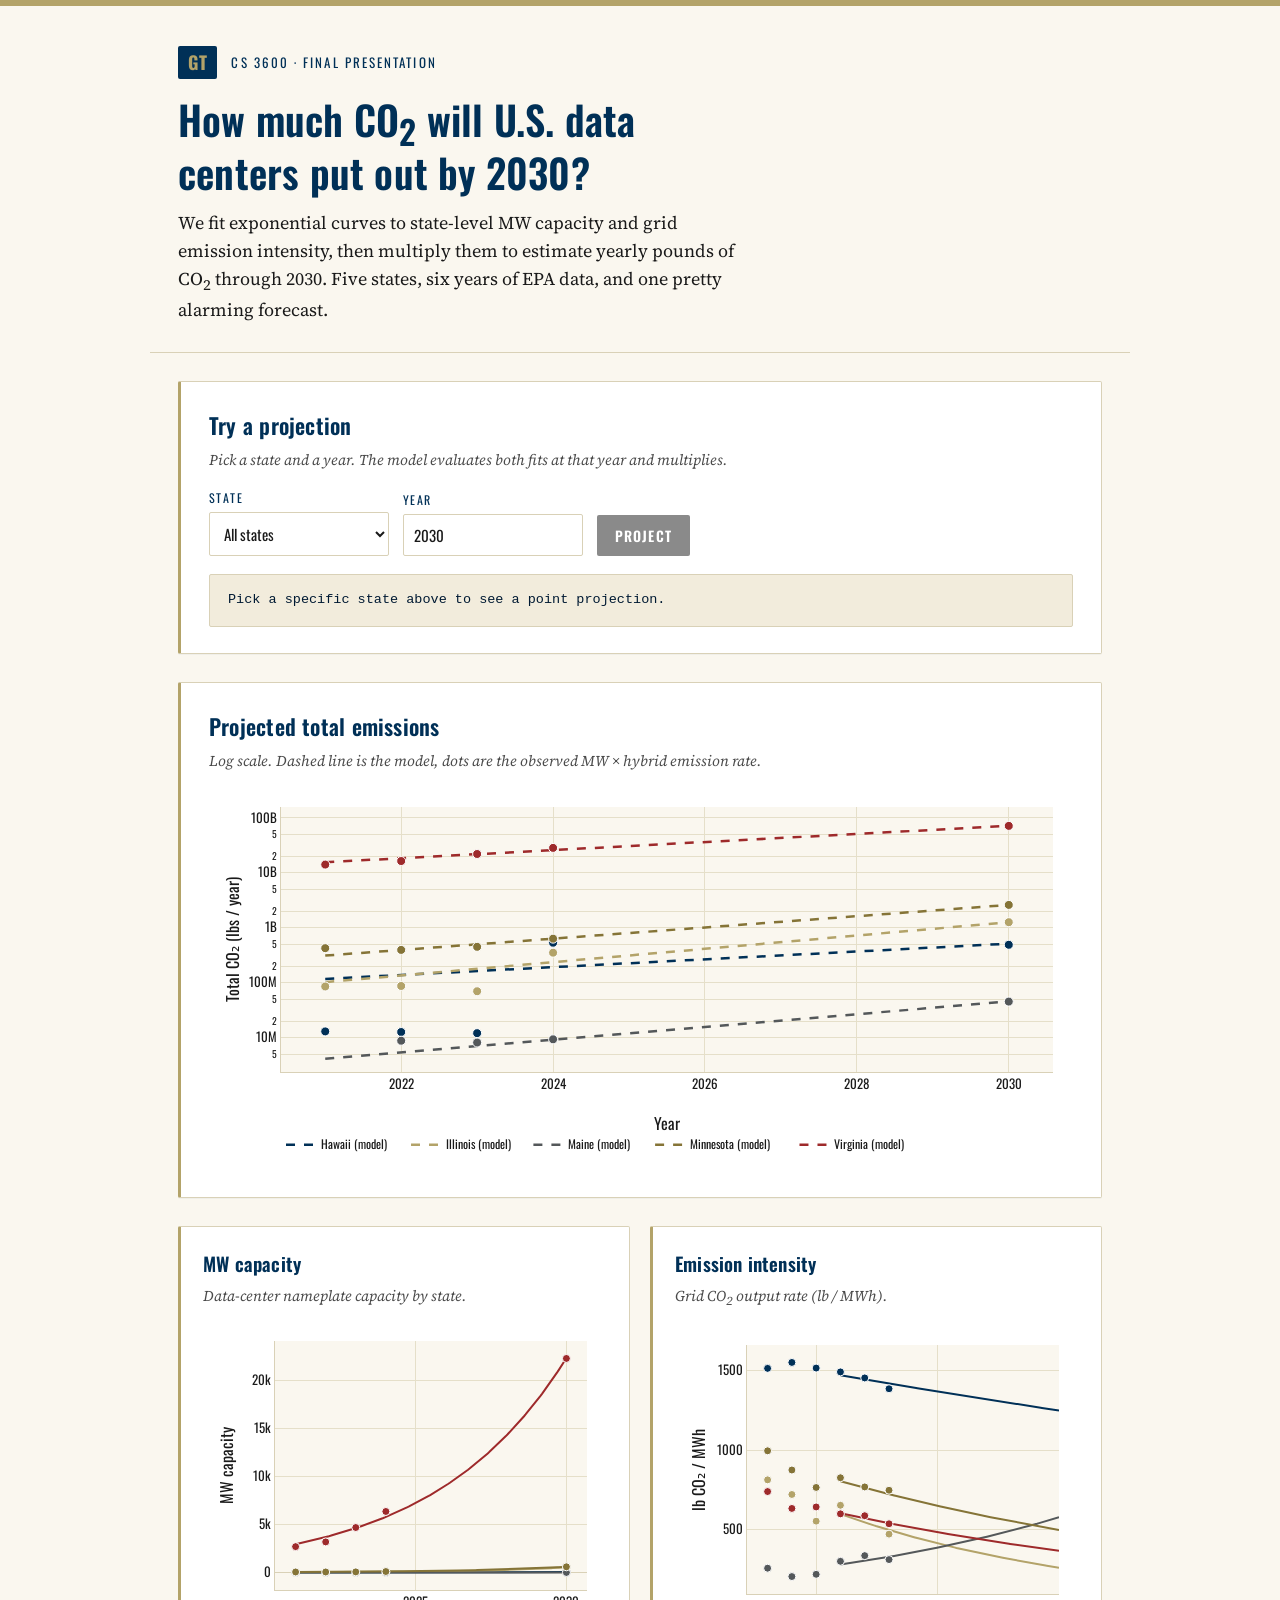
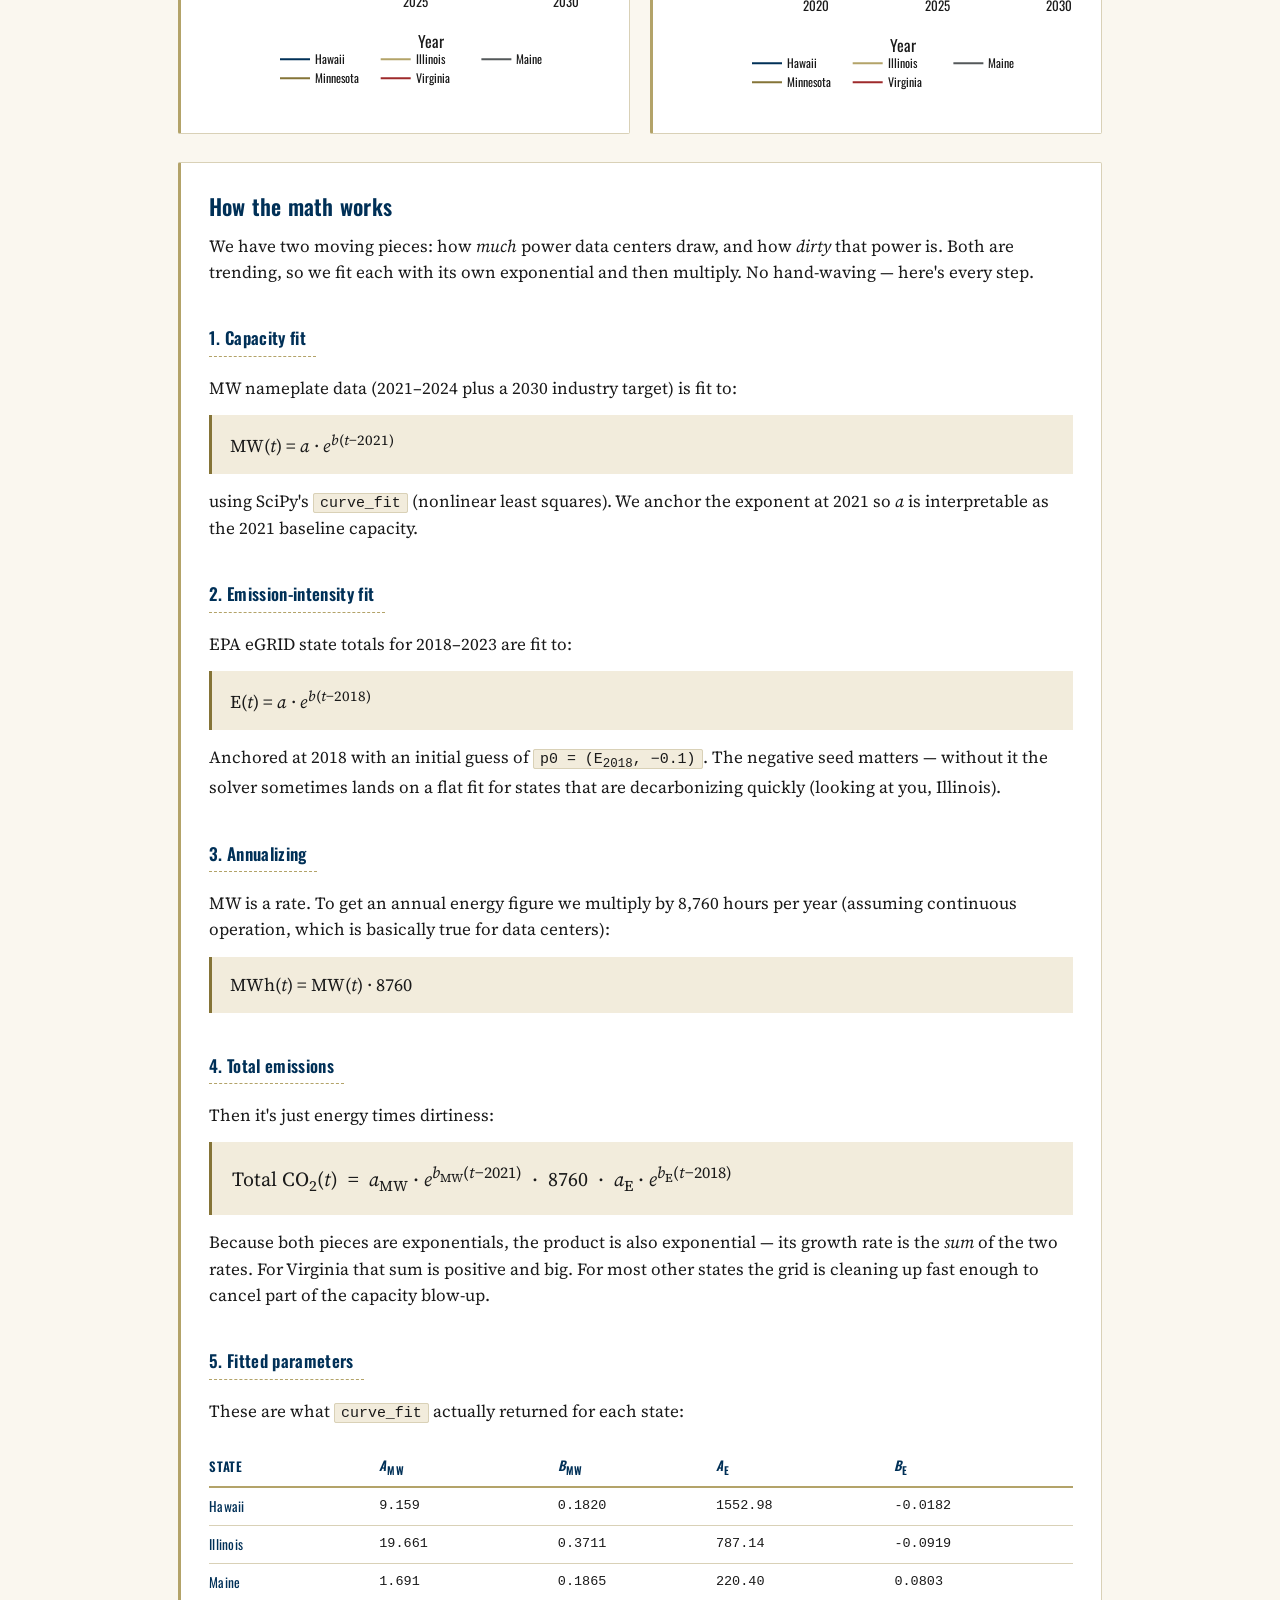
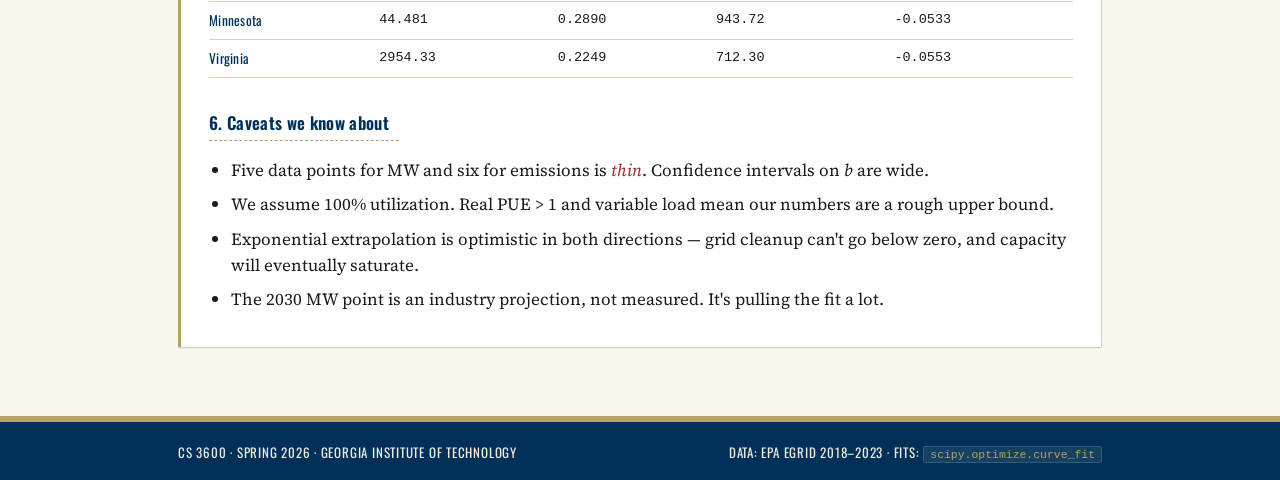
==== index.html @ fea757ca "Convert to static site for Vercel deployment - build_data.py: standalone script that runs scipy fits" ====
<!doctype html>
<html lang="en">
<head>
<meta charset="utf-8" />
<meta name="viewport" content="width=device-width, initial-scale=1" />
<title>Data Center CO₂ Projections — CS 3600 Final</title>
<script src="https://cdn.plot.ly/plotly-2.35.2.min.js"></script>
<link rel="preconnect" href="https://fonts.googleapis.com">
<link rel="preconnect" href="https://fonts.gstatic.com" crossorigin>
<link href="https://fonts.googleapis.com/css2?family=Oswald:wght@500;600;700&family=Source+Serif+4:ital,wght@0,400;0,600;1,400&display=swap" rel="stylesheet">
<link rel="stylesheet" href="static/styles.css" />
</head>
<body>

  <div class="gold-bar"></div>
  <header>
    <div class="wordmark">
      <span class="gt">GT</span>
      <span class="course">CS 3600 &middot; Final Presentation</span>
    </div>
    <h1>How much CO<sub>2</sub> will U.S. data centers put out by 2030?</h1>
    <p class="lede">
      We fit exponential curves to state-level MW capacity and grid emission intensity,
      then multiply them to estimate yearly pounds of CO<sub>2</sub> through 2030. Five
      states, six years of EPA data, and one pretty alarming forecast.
    </p>
  </header>

  <main>

    <section id="try-it" class="panel">
      <h2>Try a projection</h2>
      <p class="panel-sub">Pick a state and a year. The model evaluates both fits at that year and multiplies.</p>
      <form id="project-form">
        <label>State
          <select name="state" id="state">
            <option value="__all__">All states</option>
          </select>
        </label>
        <label>Year
          <input type="number" name="year" id="year" value="2030" min="2018" max="2050" step="1" />
        </label>
        <button type="submit">Project</button>
      </form>
      <div id="result" class="result"></div>
    </section>

    <section class="panel">
      <h2>Projected total emissions</h2>
      <p class="panel-sub">Log scale. Dashed line is the model, dots are the <em>observed</em> MW &times; hybrid emission rate.</p>
      <div id="total-chart" class="chart"></div>
    </section>

    <section class="panel grid-2">
      <div>
        <h2>MW capacity</h2>
        <p class="panel-sub">Data-center nameplate capacity by state.</p>
        <div id="mw-chart" class="chart"></div>
      </div>
      <div>
        <h2>Emission intensity</h2>
        <p class="panel-sub">Grid CO<sub>2</sub> output rate (lb / MWh).</p>
        <div id="em-chart" class="chart"></div>
      </div>
    </section>

    <section id="methodology" class="panel methodology">
      <h2>How the math works</h2>
      <p>
        We have two moving pieces: how <em>much</em> power data centers draw, and how
        <em>dirty</em> that power is. Both are trending, so we fit each with its own
        exponential and then multiply. No hand-waving — here's every step.
      </p>

      <h3>1. Capacity fit</h3>
      <p>
        MW nameplate data (2021&ndash;2024 plus a 2030 industry target) is fit to:
      </p>
      <div class="eq">
        MW(<i>t</i>) = <i>a</i> &middot; <i>e</i><sup><i>b</i>(<i>t</i>&minus;2021)</sup>
      </div>
      <p>
        using SciPy's <code>curve_fit</code> (nonlinear least squares). We anchor the
        exponent at 2021 so <i>a</i> is interpretable as the 2021 baseline capacity.
      </p>

      <h3>2. Emission-intensity fit</h3>
      <p>
        EPA eGRID state totals for 2018&ndash;2023 are fit to:
      </p>
      <div class="eq">
        E(<i>t</i>) = <i>a</i> &middot; <i>e</i><sup><i>b</i>(<i>t</i>&minus;2018)</sup>
      </div>
      <p>
        Anchored at 2018 with an initial guess of <code>p0 = (E<sub>2018</sub>, &minus;0.1)</code>.
        The negative seed matters — without it the solver sometimes lands on a flat fit
        for states that are decarbonizing quickly (looking at you, Illinois).
      </p>

      <h3>3. Annualizing</h3>
      <p>
        MW is a rate. To get an annual energy figure we multiply by 8,760 hours per
        year (assuming continuous operation, which is basically true for data centers):
      </p>
      <div class="eq">
        MWh(<i>t</i>) = MW(<i>t</i>) &middot; 8760
      </div>

      <h3>4. Total emissions</h3>
      <p>Then it's just energy times dirtiness:</p>
      <div class="eq big">
        Total CO<sub>2</sub>(<i>t</i>) &nbsp;=&nbsp; <i>a</i><sub>MW</sub> &middot; <i>e</i><sup><i>b</i><sub>MW</sub>(<i>t</i>&minus;2021)</sup>
        &nbsp;&middot;&nbsp; 8760
        &nbsp;&middot;&nbsp; <i>a</i><sub>E</sub> &middot; <i>e</i><sup><i>b</i><sub>E</sub>(<i>t</i>&minus;2018)</sup>
      </div>
      <p>
        Because both pieces are exponentials, the product is also exponential — its
        growth rate is the <em>sum</em> of the two rates. For Virginia that sum is
        positive and big. For most other states the grid is cleaning up fast enough to
        cancel part of the capacity blow-up.
      </p>

      <h3>5. Fitted parameters</h3>
      <p>
        These are what <code>curve_fit</code> actually returned for each state:
      </p>
      <div class="table-wrap">
        <table id="fits-table">
          <thead>
            <tr>
              <th>State</th>
              <th><i>a</i><sub>MW</sub></th>
              <th><i>b</i><sub>MW</sub></th>
              <th><i>a</i><sub>E</sub></th>
              <th><i>b</i><sub>E</sub></th>
            </tr>
          </thead>
          <tbody></tbody>
        </table>
      </div>

      <h3>6. Caveats we know about</h3>
      <ul class="caveats">
        <li>Five data points for MW and six for emissions is <em>thin</em>. Confidence intervals on <i>b</i> are wide.</li>
        <li>We assume 100% utilization. Real PUE &gt; 1 and variable load mean our numbers are a rough upper bound.</li>
        <li>Exponential extrapolation is optimistic in both directions — grid cleanup can't go below zero, and capacity will eventually saturate.</li>
        <li>The 2030 MW point is an industry projection, not measured. It's pulling the fit a lot.</li>
      </ul>
    </section>

  </main>

  <footer>
    <div class="footer-inner">
      <span>CS 3600 &middot; Spring 2026 &middot; Georgia Institute of Technology</span>
      <span>Data: EPA eGRID 2018&ndash;2023 &middot; Fits: <code>scipy.optimize.curve_fit</code></span>
    </div>
  </footer>

  <script src="static/app.js"></script>
</body>
</html>
---- static/styles.css ----
:root {
  --gt-gold: #B3A369;
  --gt-gold-deep: #857437;
  --gt-navy: #003057;
  --gt-navy-ink: #001A33;
  --paper: #FAF7EF;
  --paper-2: #F2ECDC;
  --rule: #D9D1B7;
  --text: #1A1A1A;
  --muted: #4A4A4A;
  --warn: #9E2A2B;
}

* { box-sizing: border-box; }

html, body {
  margin: 0;
  padding: 0;
  background: var(--paper);
  color: var(--text);
  font-family: "Source Serif 4", Georgia, "Times New Roman", serif;
  font-size: 17px;
  line-height: 1.55;
}

.gold-bar {
  height: 6px;
  background: var(--gt-gold);
}

header {
  max-width: 980px;
  margin: 0 auto;
  padding: 40px 28px 28px;
  border-bottom: 1px solid var(--rule);
}

.wordmark {
  display: flex;
  align-items: center;
  gap: 14px;
  margin-bottom: 18px;
}
.wordmark .gt {
  font-family: "Oswald", sans-serif;
  font-weight: 700;
  background: var(--gt-navy);
  color: var(--gt-gold);
  padding: 3px 10px 2px;
  font-size: 18px;
  letter-spacing: 0.04em;
  border-radius: 2px;
}
.wordmark .course {
  font-family: "Oswald", sans-serif;
  text-transform: uppercase;
  font-size: 13px;
  letter-spacing: 0.16em;
  color: var(--gt-navy);
}

header h1 {
  font-family: "Oswald", sans-serif;
  font-weight: 600;
  color: var(--gt-navy);
  font-size: 40px;
  line-height: 1.12;
  margin: 0 0 14px;
  letter-spacing: 0.005em;
  max-width: 22ch;
}

.lede {
  font-size: 18px;
  color: var(--text);
  margin: 0;
  max-width: 62ch;
}
.lede em { font-style: italic; }

main {
  max-width: 980px;
  margin: 0 auto;
  padding: 28px 28px 40px;
  display: block;
}

.panel {
  background: #FFFFFF;
  border: 1px solid var(--rule);
  border-left: 3px solid var(--gt-gold);
  border-radius: 2px;
  padding: 26px 28px;
  margin-bottom: 28px;
  box-shadow: 0 1px 0 rgba(0, 48, 87, 0.04);
}

.panel h2 {
  font-family: "Oswald", sans-serif;
  color: var(--gt-navy);
  font-size: 22px;
  font-weight: 600;
  margin: 0 0 6px;
  letter-spacing: 0.01em;
}
.panel-sub {
  margin: 0 0 18px;
  color: var(--muted);
  font-size: 15px;
  font-style: italic;
}

.grid-2 {
  background: transparent;
  border: none;
  padding: 0;
  margin-bottom: 28px;
  box-shadow: none;
  display: grid;
  grid-template-columns: 1fr 1fr;
  gap: 20px;
}
.grid-2 > div {
  background: #FFFFFF;
  border: 1px solid var(--rule);
  border-left: 3px solid var(--gt-gold);
  border-radius: 2px;
  padding: 22px 22px 24px;
}
.grid-2 h2 { font-size: 19px; }

form {
  display: flex;
  flex-wrap: wrap;
  gap: 14px;
  align-items: end;
}

label {
  display: flex;
  flex-direction: column;
  gap: 5px;
  font-family: "Oswald", sans-serif;
  font-size: 12px;
  color: var(--gt-navy);
  letter-spacing: 0.12em;
  text-transform: uppercase;
}

select, input {
  background: #FFFFFF;
  color: var(--text);
  border: 1px solid var(--rule);
  border-radius: 2px;
  padding: 9px 10px;
  font-size: 15px;
  font-family: inherit;
  min-width: 180px;
}
select:focus, input:focus {
  outline: 2px solid var(--gt-gold);
  outline-offset: 1px;
  border-color: var(--gt-gold);
}

button {
  background: var(--gt-navy);
  color: #FFFFFF;
  border: 0;
  padding: 10px 18px;
  border-radius: 2px;
  font-family: "Oswald", sans-serif;
  font-size: 14px;
  letter-spacing: 0.08em;
  text-transform: uppercase;
  font-weight: 600;
  cursor: pointer;
  transition: background 120ms ease;
}
button:hover { background: var(--gt-navy-ink); }
button:disabled { background: #8A8A8A; cursor: not-allowed; }

.result {
  margin-top: 18px;
  background: var(--paper-2);
  border: 1px solid var(--rule);
  border-radius: 2px;
  padding: 14px 18px;
  font-family: "SF Mono", Menlo, Consolas, monospace;
  font-size: 13.5px;
  line-height: 1.7;
  white-space: pre-wrap;
  min-height: 24px;
  color: var(--gt-navy-ink);
}

.chart { width: 100%; height: 380px; }

/* Methodology */

.methodology p { margin: 10px 0 14px; }
.methodology h3 {
  font-family: "Oswald", sans-serif;
  color: var(--gt-navy);
  font-size: 17px;
  font-weight: 600;
  margin: 26px 0 8px;
  letter-spacing: 0.02em;
  border-bottom: 1px dashed var(--gt-gold);
  padding-bottom: 4px;
  display: inline-block;
  padding-right: 10px;
}

.eq {
  background: var(--paper-2);
  border-left: 3px solid var(--gt-gold-deep);
  padding: 14px 18px;
  margin: 10px 0 14px;
  font-family: "Source Serif 4", "Cambria Math", Georgia, serif;
  font-size: 18px;
  overflow-x: auto;
}
.eq.big { font-size: 20px; padding: 18px 20px; }
.eq i { font-style: italic; }
.eq sub { font-size: 0.75em; }
.eq sup { font-size: 0.8em; }

code {
  background: var(--paper-2);
  border: 1px solid var(--rule);
  padding: 1px 6px;
  border-radius: 2px;
  font-family: "SF Mono", Menlo, Consolas, monospace;
  font-size: 0.88em;
}

.table-wrap { overflow-x: auto; }
#fits-table {
  width: 100%;
  border-collapse: collapse;
  margin: 8px 0 6px;
  font-size: 15px;
}
#fits-table th, #fits-table td {
  text-align: left;
  padding: 8px 14px 8px 0;
  border-bottom: 1px solid var(--rule);
}
#fits-table thead th {
  font-family: "Oswald", sans-serif;
  color: var(--gt-navy);
  font-weight: 600;
  letter-spacing: 0.06em;
  border-bottom: 2px solid var(--gt-gold);
  text-transform: uppercase;
  font-size: 13px;
}
#fits-table tbody td:first-child {
  font-family: "Oswald", sans-serif;
  color: var(--gt-navy);
  letter-spacing: 0.02em;
}
#fits-table tbody td {
  font-family: "SF Mono", Menlo, Consolas, monospace;
  font-size: 13.5px;
}

.caveats {
  margin: 8px 0 4px;
  padding-left: 22px;
}
.caveats li { margin-bottom: 8px; }
.caveats em { color: var(--warn); font-style: italic; }

footer {
  border-top: 6px solid var(--gt-gold);
  background: var(--gt-navy);
  color: #EEEDE4;
}
.footer-inner {
  max-width: 980px;
  margin: 0 auto;
  padding: 20px 28px;
  display: flex;
  justify-content: space-between;
  gap: 14px;
  font-size: 13px;
  font-family: "Oswald", sans-serif;
  letter-spacing: 0.06em;
  text-transform: uppercase;
}
footer code {
  background: rgba(255,255,255,0.08);
  border: 1px solid rgba(255,255,255,0.14);
  color: var(--gt-gold);
  font-family: "SF Mono", Menlo, Consolas, monospace;
  letter-spacing: 0;
  text-transform: none;
}

@media (max-width: 860px) {
  header h1 { font-size: 30px; }
  .grid-2 { grid-template-columns: 1fr; }
  .footer-inner { flex-direction: column; }
  .eq { font-size: 16px; }
  .eq.big { font-size: 17px; }
}
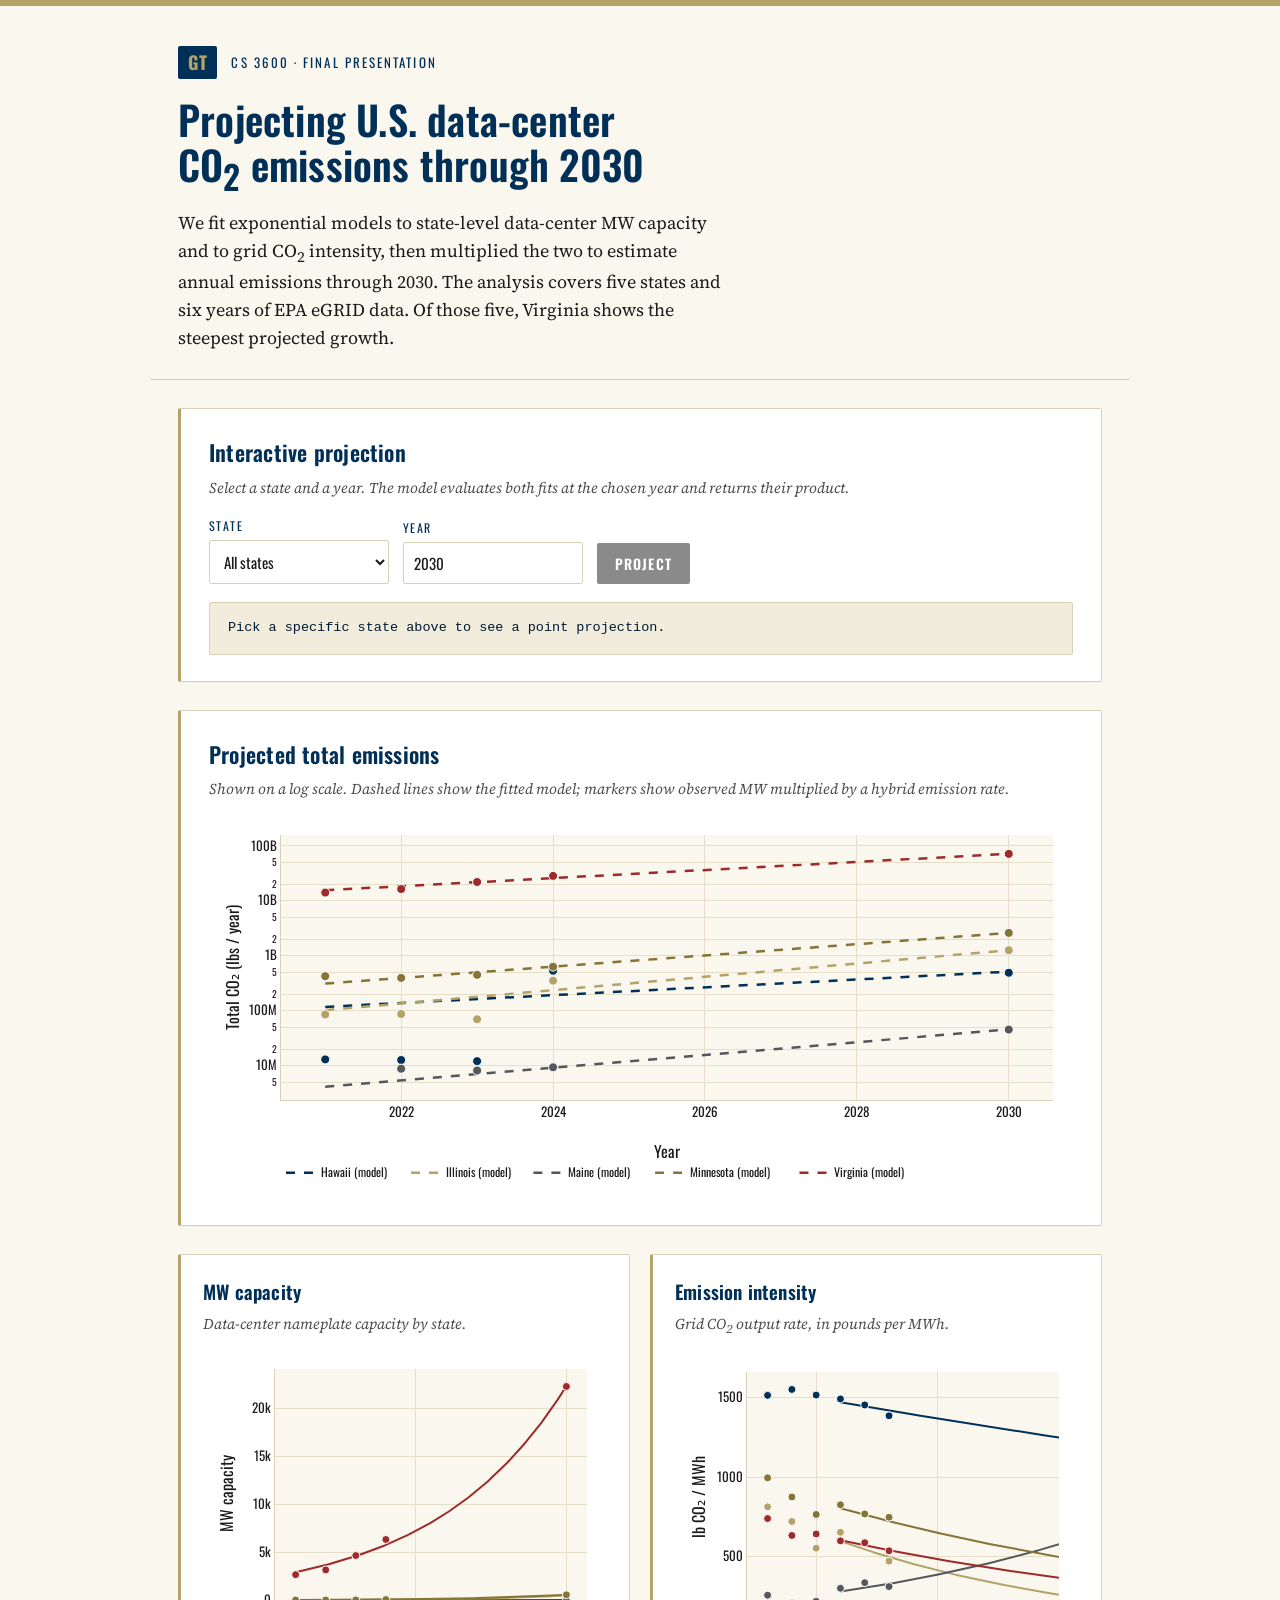
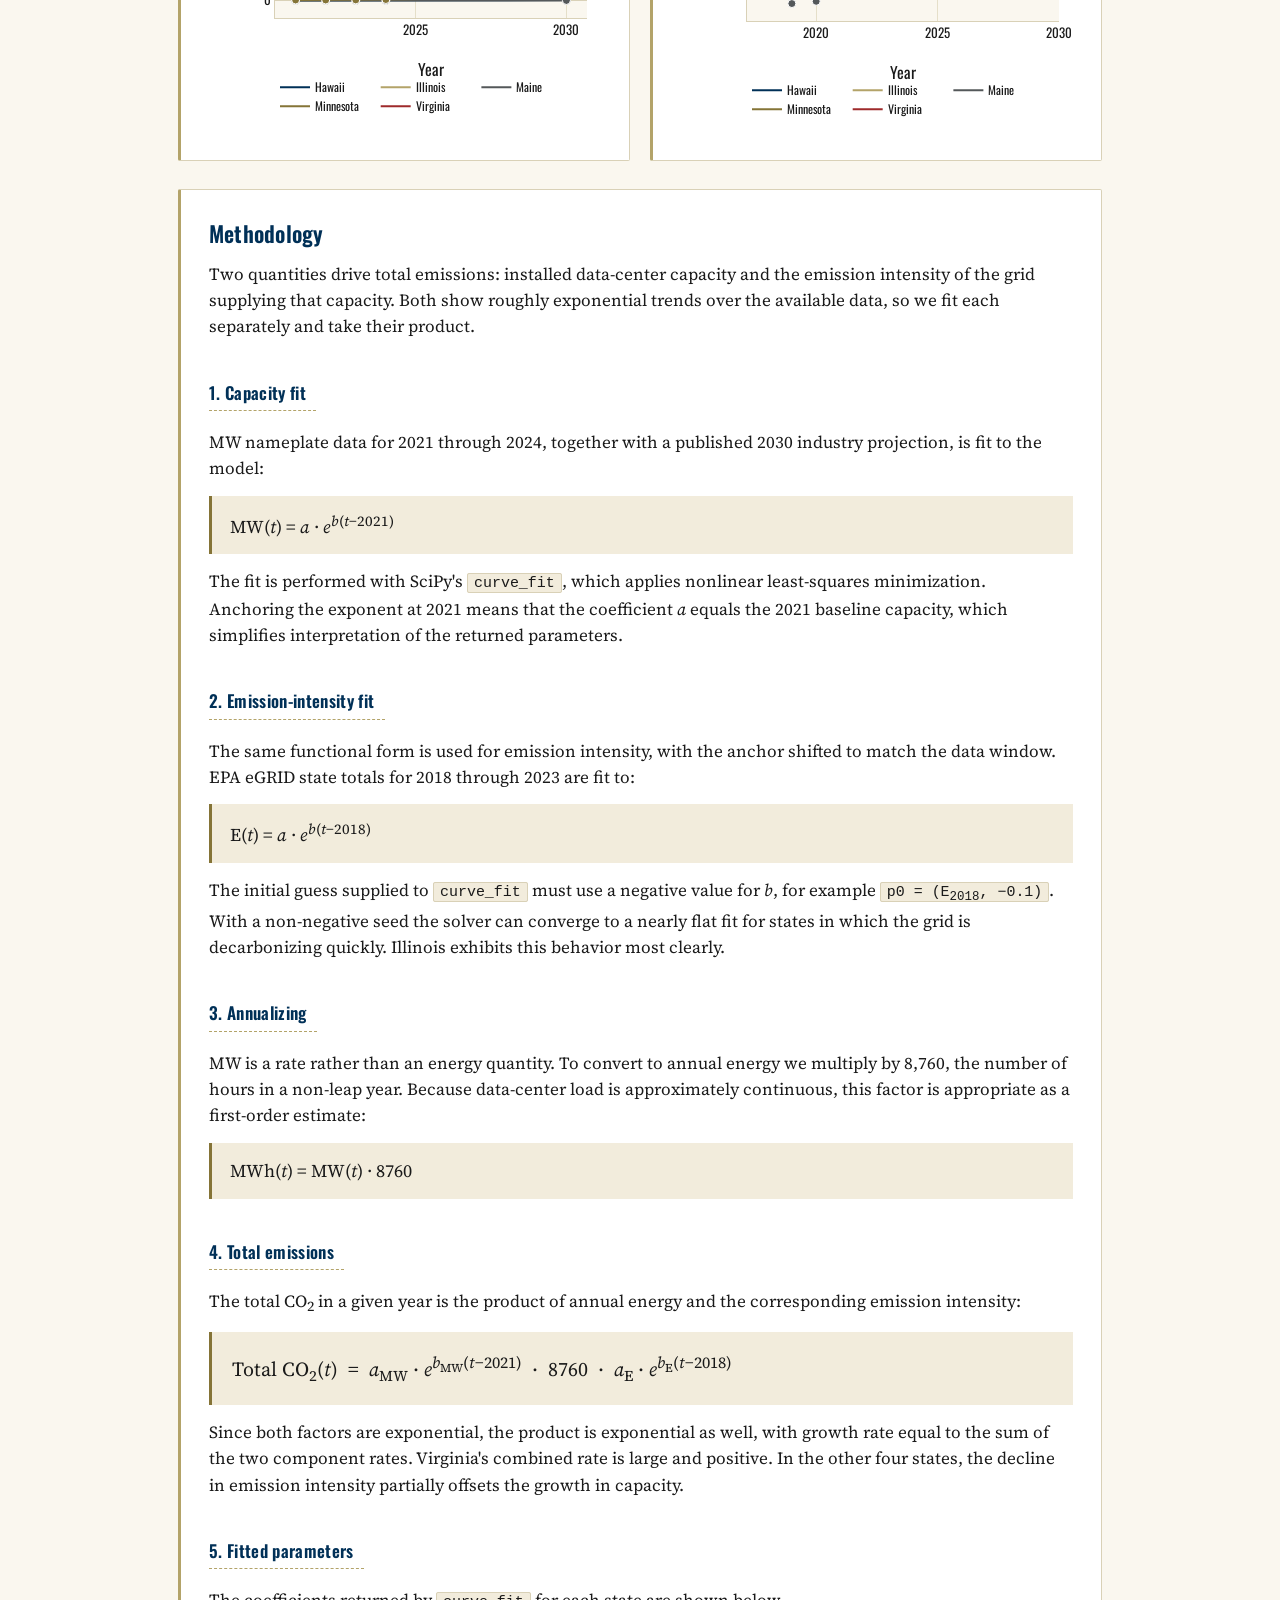
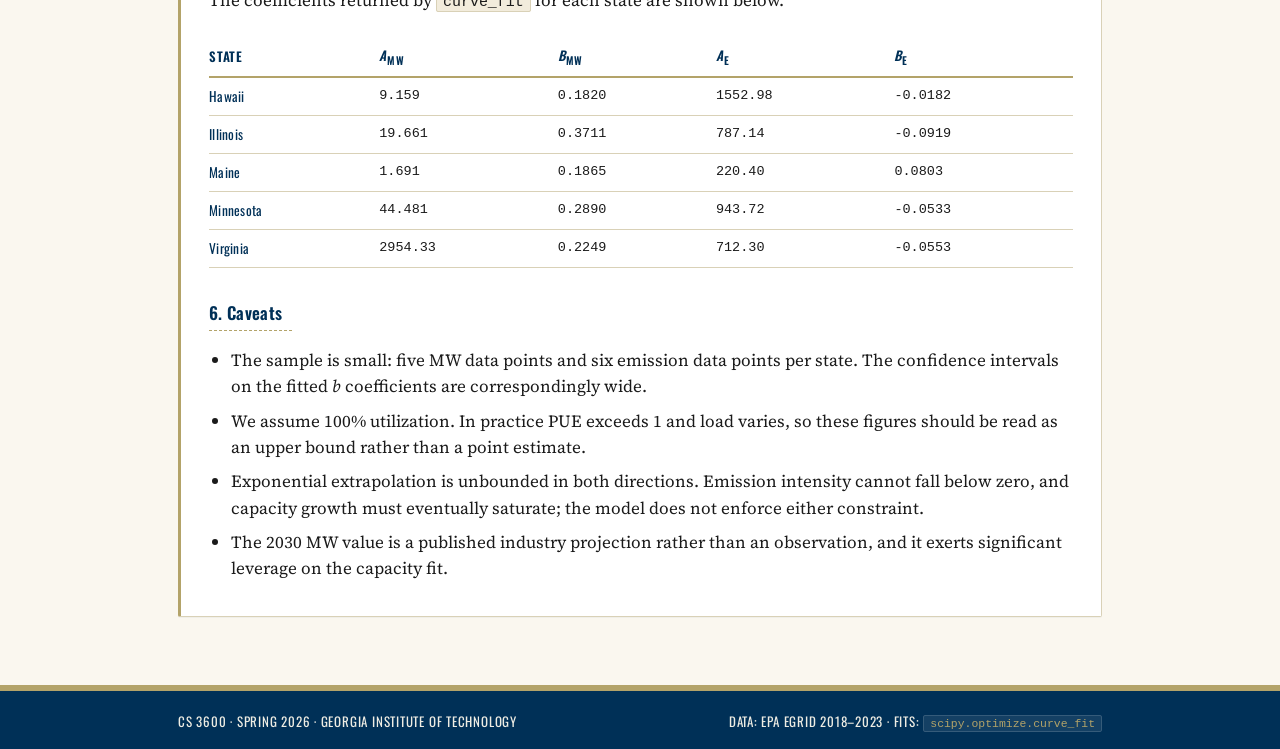
==== commit 6791fcc4: "Rewrite page copy to a formal, non-AI-sounding voice Removes AI-pattern tells (em-dash drama, rule-o" ====
--- a/index.html
+++ b/index.html
@@ -18,19 +18,20 @@
       <span class="gt">GT</span>
       <span class="course">CS 3600 &middot; Final Presentation</span>
     </div>
-    <h1>How much CO<sub>2</sub> will U.S. data centers put out by 2030?</h1>
+    <h1>Projecting U.S. data-center CO<sub>2</sub> emissions through 2030</h1>
     <p class="lede">
-      We fit exponential curves to state-level MW capacity and grid emission intensity,
-      then multiply them to estimate yearly pounds of CO<sub>2</sub> through 2030. Five
-      states, six years of EPA data, and one pretty alarming forecast.
+      We fit exponential models to state-level data-center MW capacity and to grid
+      CO<sub>2</sub> intensity, then multiplied the two to estimate annual emissions
+      through 2030. The analysis covers five states and six years of EPA eGRID data.
+      Of those five, Virginia shows the steepest projected growth.
     </p>
   </header>
 
   <main>
 
     <section id="try-it" class="panel">
-      <h2>Try a projection</h2>
-      <p class="panel-sub">Pick a state and a year. The model evaluates both fits at that year and multiplies.</p>
+      <h2>Interactive projection</h2>
+      <p class="panel-sub">Select a state and a year. The model evaluates both fits at the chosen year and returns their product.</p>
       <form id="project-form">
         <label>State
           <select name="state" id="state">
@@ -47,7 +48,7 @@
 
     <section class="panel">
       <h2>Projected total emissions</h2>
-      <p class="panel-sub">Log scale. Dashed line is the model, dots are the <em>observed</em> MW &times; hybrid emission rate.</p>
+      <p class="panel-sub">Shown on a log scale. Dashed lines show the fitted model; markers show observed MW multiplied by a hybrid emission rate.</p>
       <div id="total-chart" class="chart"></div>
     </section>
 
@@ -59,70 +60,84 @@
       </div>
       <div>
         <h2>Emission intensity</h2>
-        <p class="panel-sub">Grid CO<sub>2</sub> output rate (lb / MWh).</p>
+        <p class="panel-sub">Grid CO<sub>2</sub> output rate, in pounds per MWh.</p>
         <div id="em-chart" class="chart"></div>
       </div>
     </section>
 
     <section id="methodology" class="panel methodology">
-      <h2>How the math works</h2>
+      <h2>Methodology</h2>
       <p>
-        We have two moving pieces: how <em>much</em> power data centers draw, and how
-        <em>dirty</em> that power is. Both are trending, so we fit each with its own
-        exponential and then multiply. No hand-waving — here's every step.
+        Two quantities drive total emissions: installed data-center capacity and the
+        emission intensity of the grid supplying that capacity. Both show roughly
+        exponential trends over the available data, so we fit each separately and
+        take their product.
       </p>
 
       <h3>1. Capacity fit</h3>
       <p>
-        MW nameplate data (2021&ndash;2024 plus a 2030 industry target) is fit to:
+        MW nameplate data for 2021 through 2024, together with a published 2030
+        industry projection, is fit to the model:
       </p>
       <div class="eq">
         MW(<i>t</i>) = <i>a</i> &middot; <i>e</i><sup><i>b</i>(<i>t</i>&minus;2021)</sup>
       </div>
       <p>
-        using SciPy's <code>curve_fit</code> (nonlinear least squares). We anchor the
-        exponent at 2021 so <i>a</i> is interpretable as the 2021 baseline capacity.
+        The fit is performed with SciPy's <code>curve_fit</code>, which applies
+        nonlinear least-squares minimization. Anchoring the exponent at 2021 means
+        that the coefficient <i>a</i> equals the 2021 baseline capacity, which
+        simplifies interpretation of the returned parameters.
       </p>
 
       <h3>2. Emission-intensity fit</h3>
       <p>
-        EPA eGRID state totals for 2018&ndash;2023 are fit to:
+        The same functional form is used for emission intensity, with the anchor
+        shifted to match the data window. EPA eGRID state totals for 2018 through
+        2023 are fit to:
       </p>
       <div class="eq">
         E(<i>t</i>) = <i>a</i> &middot; <i>e</i><sup><i>b</i>(<i>t</i>&minus;2018)</sup>
       </div>
       <p>
-        Anchored at 2018 with an initial guess of <code>p0 = (E<sub>2018</sub>, &minus;0.1)</code>.
-        The negative seed matters — without it the solver sometimes lands on a flat fit
-        for states that are decarbonizing quickly (looking at you, Illinois).
+        The initial guess supplied to <code>curve_fit</code> must use a negative value
+        for <i>b</i>, for example <code>p0 = (E<sub>2018</sub>, &minus;0.1)</code>.
+        With a non-negative seed the solver can converge to a nearly flat fit for
+        states in which the grid is decarbonizing quickly. Illinois exhibits this
+        behavior most clearly.
       </p>
 
       <h3>3. Annualizing</h3>
       <p>
-        MW is a rate. To get an annual energy figure we multiply by 8,760 hours per
-        year (assuming continuous operation, which is basically true for data centers):
+        MW is a rate rather than an energy quantity. To convert to annual energy we
+        multiply by 8,760, the number of hours in a non-leap year. Because
+        data-center load is approximately continuous, this factor is appropriate as
+        a first-order estimate:
       </p>
       <div class="eq">
         MWh(<i>t</i>) = MW(<i>t</i>) &middot; 8760
       </div>
 
       <h3>4. Total emissions</h3>
-      <p>Then it's just energy times dirtiness:</p>
+      <p>
+        The total CO<sub>2</sub> in a given year is the product of annual energy and
+        the corresponding emission intensity:
+      </p>
       <div class="eq big">
         Total CO<sub>2</sub>(<i>t</i>) &nbsp;=&nbsp; <i>a</i><sub>MW</sub> &middot; <i>e</i><sup><i>b</i><sub>MW</sub>(<i>t</i>&minus;2021)</sup>
         &nbsp;&middot;&nbsp; 8760
         &nbsp;&middot;&nbsp; <i>a</i><sub>E</sub> &middot; <i>e</i><sup><i>b</i><sub>E</sub>(<i>t</i>&minus;2018)</sup>
       </div>
       <p>
-        Because both pieces are exponentials, the product is also exponential — its
-        growth rate is the <em>sum</em> of the two rates. For Virginia that sum is
-        positive and big. For most other states the grid is cleaning up fast enough to
-        cancel part of the capacity blow-up.
+        Since both factors are exponential, the product is exponential as well, with
+        growth rate equal to the sum of the two component rates. Virginia's combined
+        rate is large and positive. In the other four states, the decline in emission
+        intensity partially offsets the growth in capacity.
       </p>
 
       <h3>5. Fitted parameters</h3>
       <p>
-        These are what <code>curve_fit</code> actually returned for each state:
+        The coefficients returned by <code>curve_fit</code> for each state are shown
+        below.
       </p>
       <div class="table-wrap">
         <table id="fits-table">
@@ -139,12 +154,12 @@
         </table>
       </div>
 
-      <h3>6. Caveats we know about</h3>
+      <h3>6. Caveats</h3>
       <ul class="caveats">
-        <li>Five data points for MW and six for emissions is <em>thin</em>. Confidence intervals on <i>b</i> are wide.</li>
-        <li>We assume 100% utilization. Real PUE &gt; 1 and variable load mean our numbers are a rough upper bound.</li>
-        <li>Exponential extrapolation is optimistic in both directions — grid cleanup can't go below zero, and capacity will eventually saturate.</li>
-        <li>The 2030 MW point is an industry projection, not measured. It's pulling the fit a lot.</li>
+        <li>The sample is small: five MW data points and six emission data points per state. The confidence intervals on the fitted <i>b</i> coefficients are correspondingly wide.</li>
+        <li>We assume 100% utilization. In practice PUE exceeds 1 and load varies, so these figures should be read as an upper bound rather than a point estimate.</li>
+        <li>Exponential extrapolation is unbounded in both directions. Emission intensity cannot fall below zero, and capacity growth must eventually saturate; the model does not enforce either constraint.</li>
+        <li>The 2030 MW value is a published industry projection rather than an observation, and it exerts significant leverage on the capacity fit.</li>
       </ul>
     </section>
 
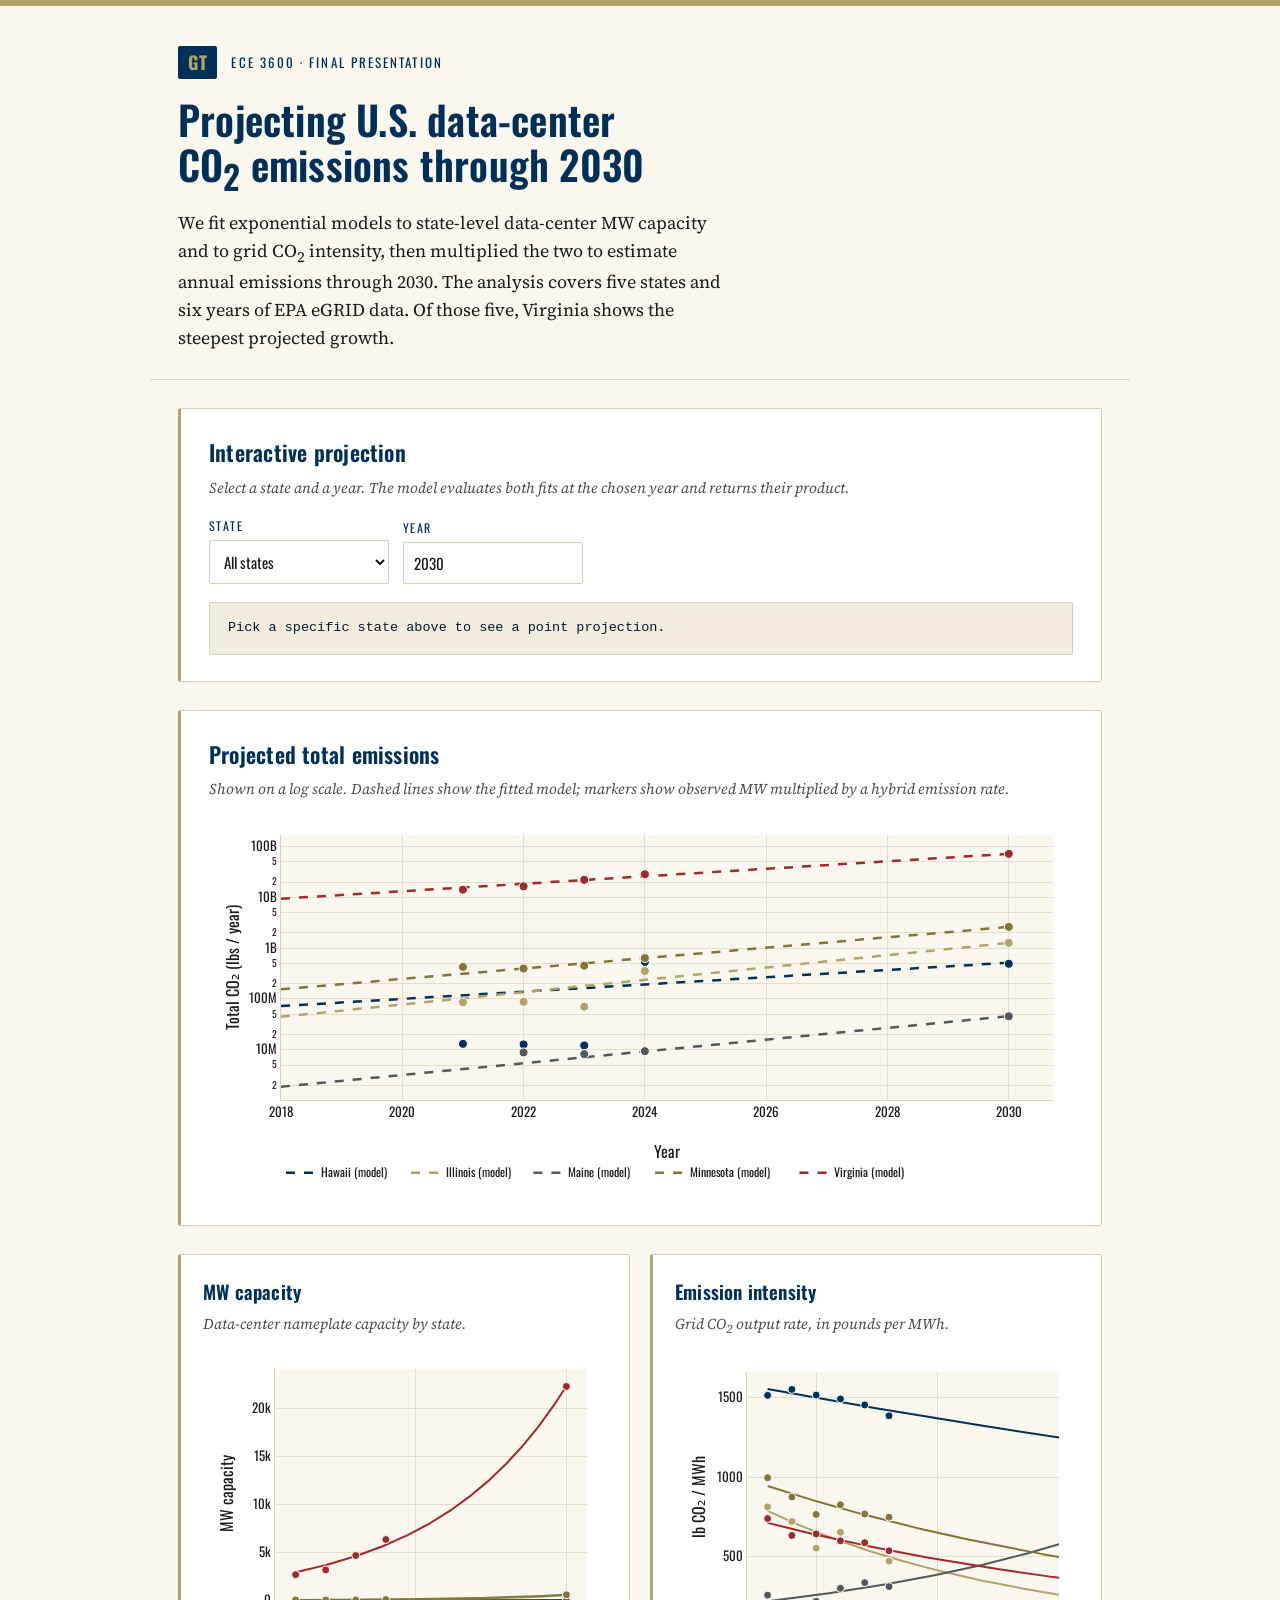
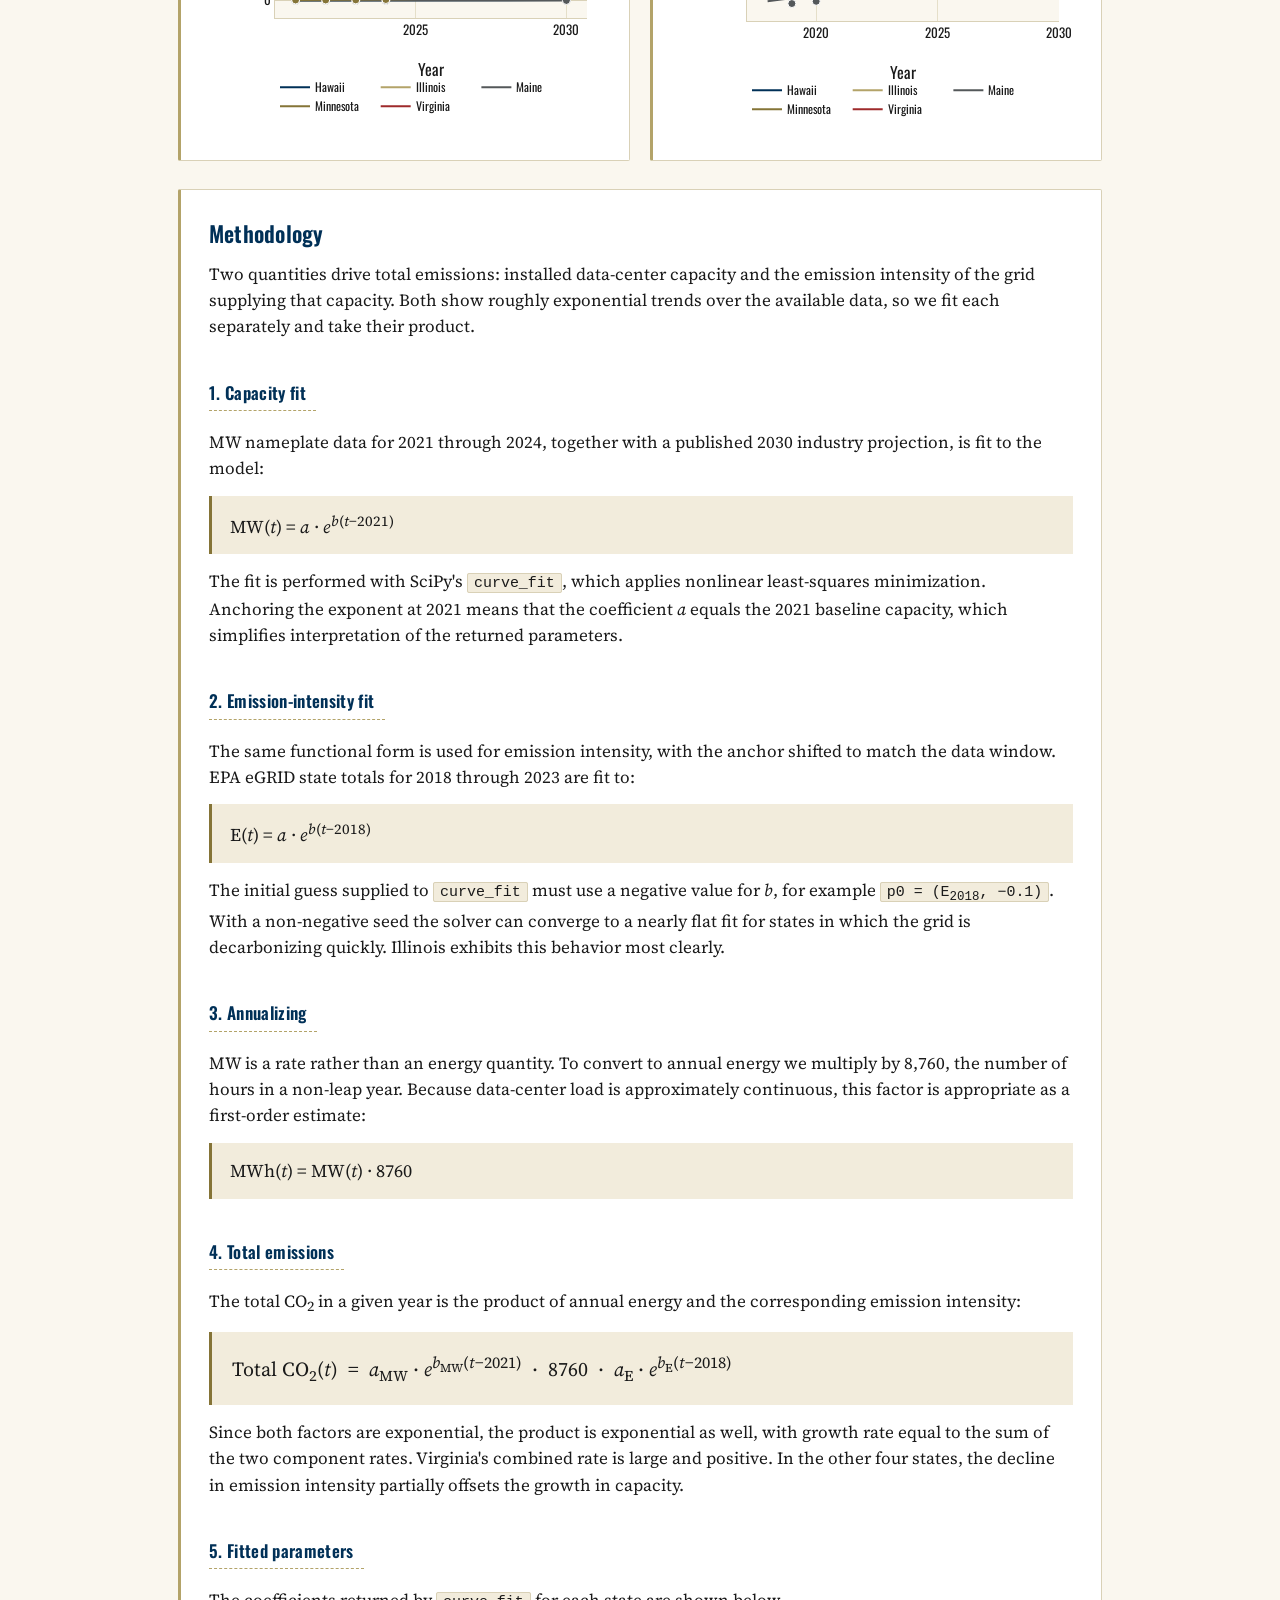
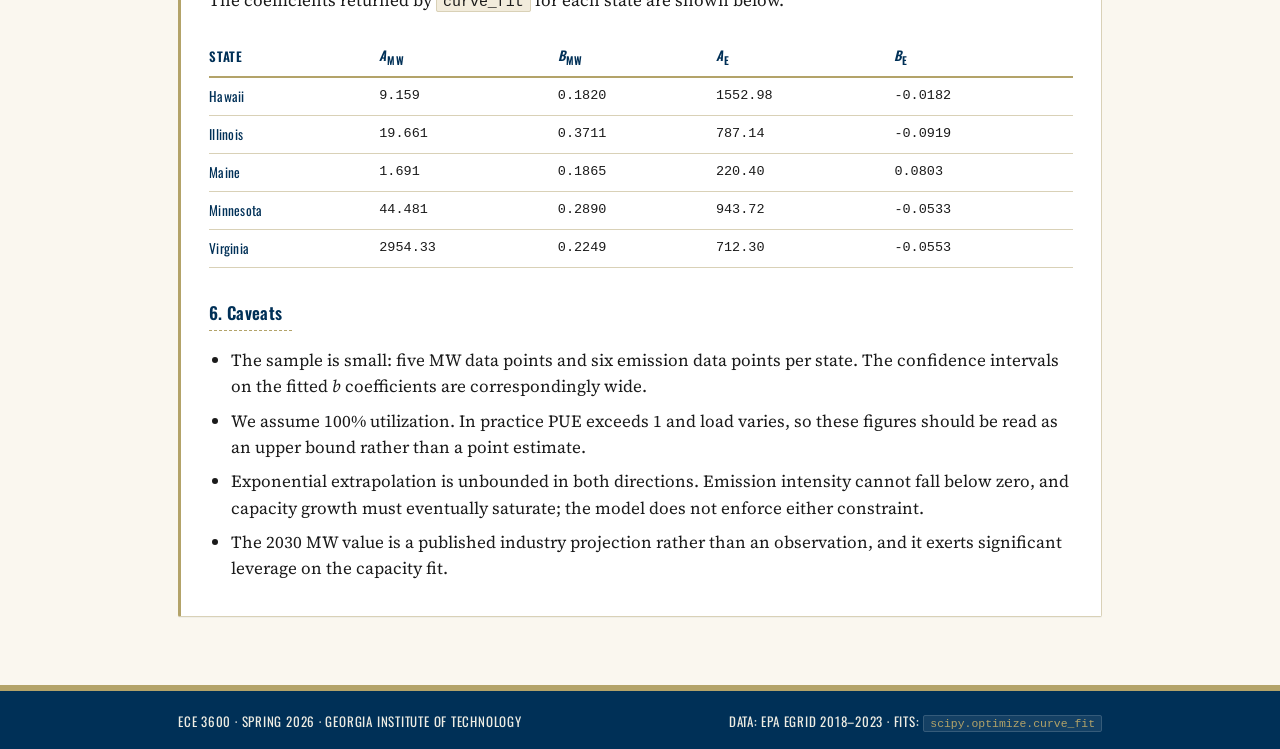
==== commit 7b76e76d: "Remove Project button, lock chart pan/zoom, rename to ECE 3600 The form already re-runs on state/yea" ====
--- a/index.html
+++ b/index.html
@@ -3,7 +3,7 @@
 <head>
 <meta charset="utf-8" />
 <meta name="viewport" content="width=device-width, initial-scale=1" />
-<title>Data Center CO₂ Projections — CS 3600 Final</title>
+<title>Data Center CO₂ Projections — ECE 3600 Final</title>
 <script src="https://cdn.plot.ly/plotly-2.35.2.min.js"></script>
 <link rel="preconnect" href="https://fonts.googleapis.com">
 <link rel="preconnect" href="https://fonts.gstatic.com" crossorigin>
@@ -16,7 +16,7 @@
   <header>
     <div class="wordmark">
       <span class="gt">GT</span>
-      <span class="course">CS 3600 &middot; Final Presentation</span>
+      <span class="course">ECE 3600 &middot; Final Presentation</span>
     </div>
     <h1>Projecting U.S. data-center CO<sub>2</sub> emissions through 2030</h1>
     <p class="lede">
@@ -41,7 +41,6 @@
         <label>Year
           <input type="number" name="year" id="year" value="2030" min="2018" max="2050" step="1" />
         </label>
-        <button type="submit">Project</button>
       </form>
       <div id="result" class="result"></div>
     </section>
@@ -167,7 +166,7 @@
 
   <footer>
     <div class="footer-inner">
-      <span>CS 3600 &middot; Spring 2026 &middot; Georgia Institute of Technology</span>
+      <span>ECE 3600 &middot; Spring 2026 &middot; Georgia Institute of Technology</span>
       <span>Data: EPA eGRID 2018&ndash;2023 &middot; Fits: <code>scipy.optimize.curve_fit</code></span>
     </div>
   </footer>
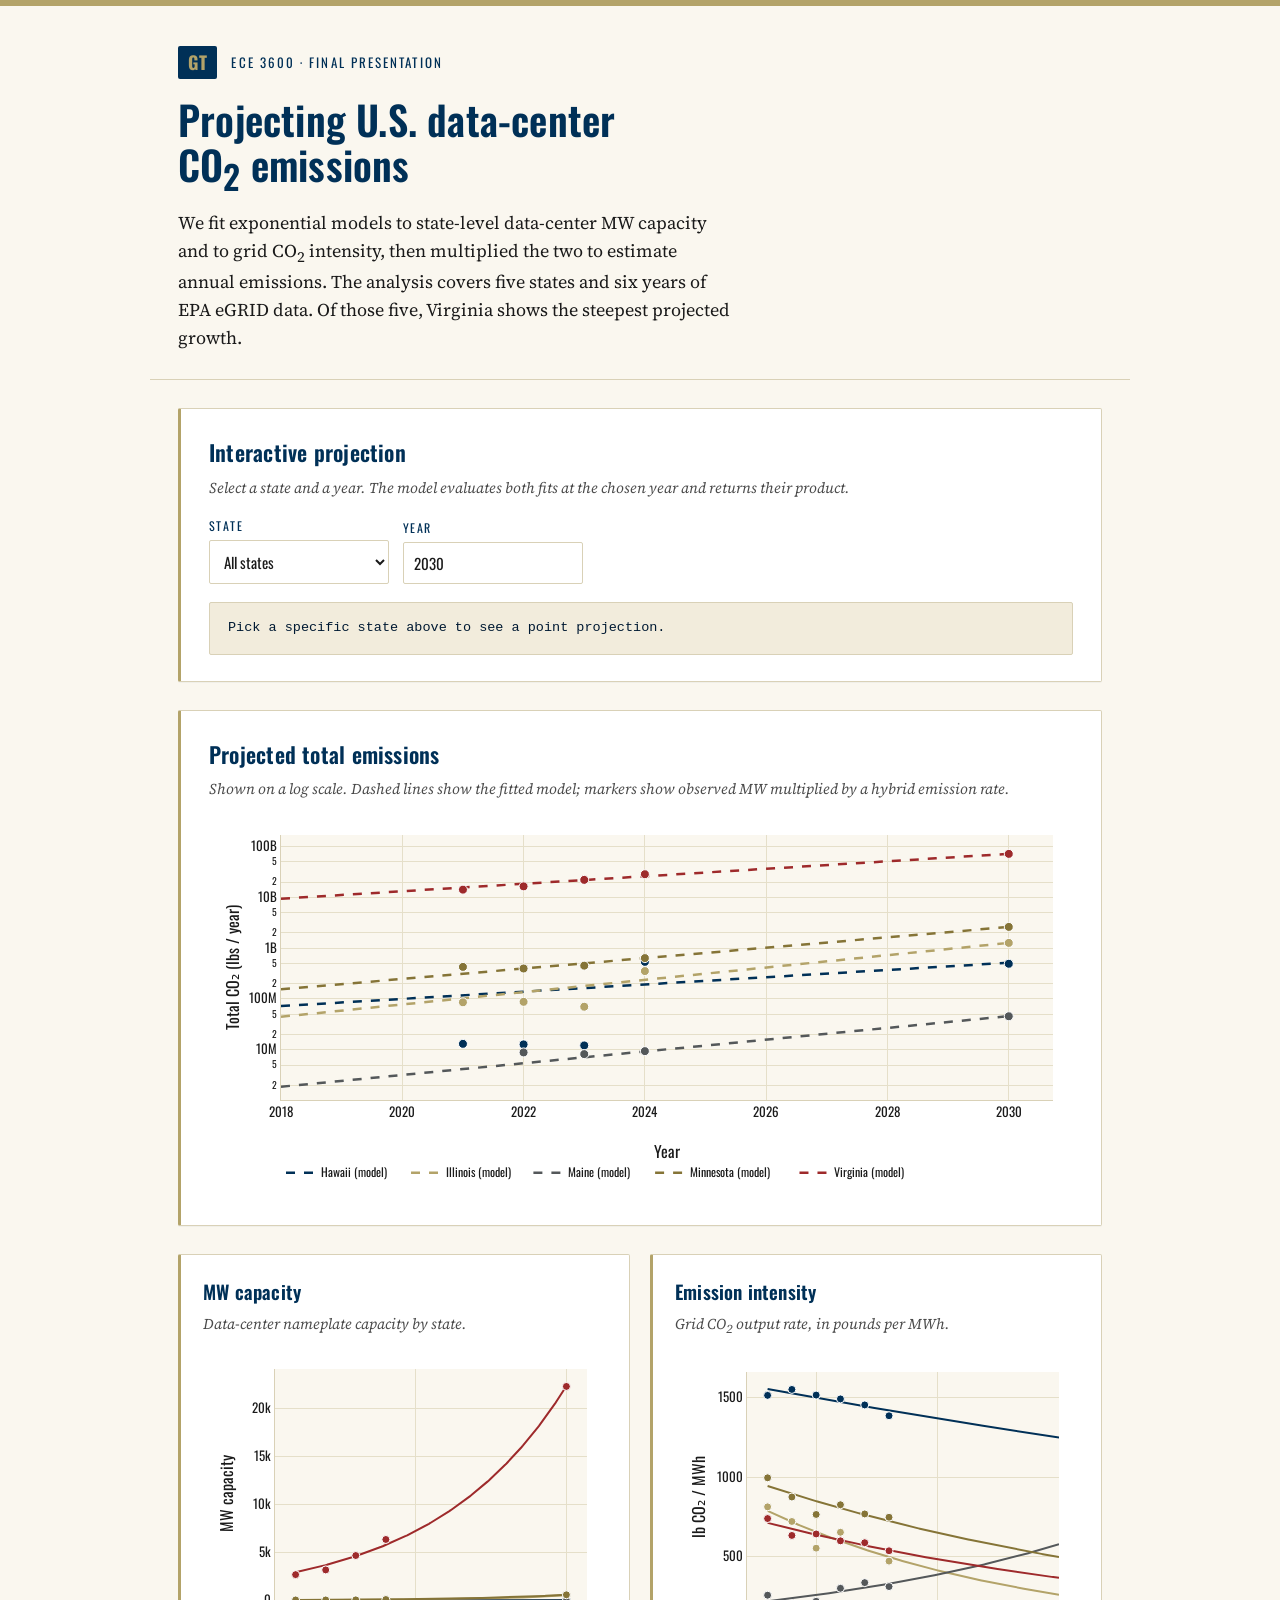
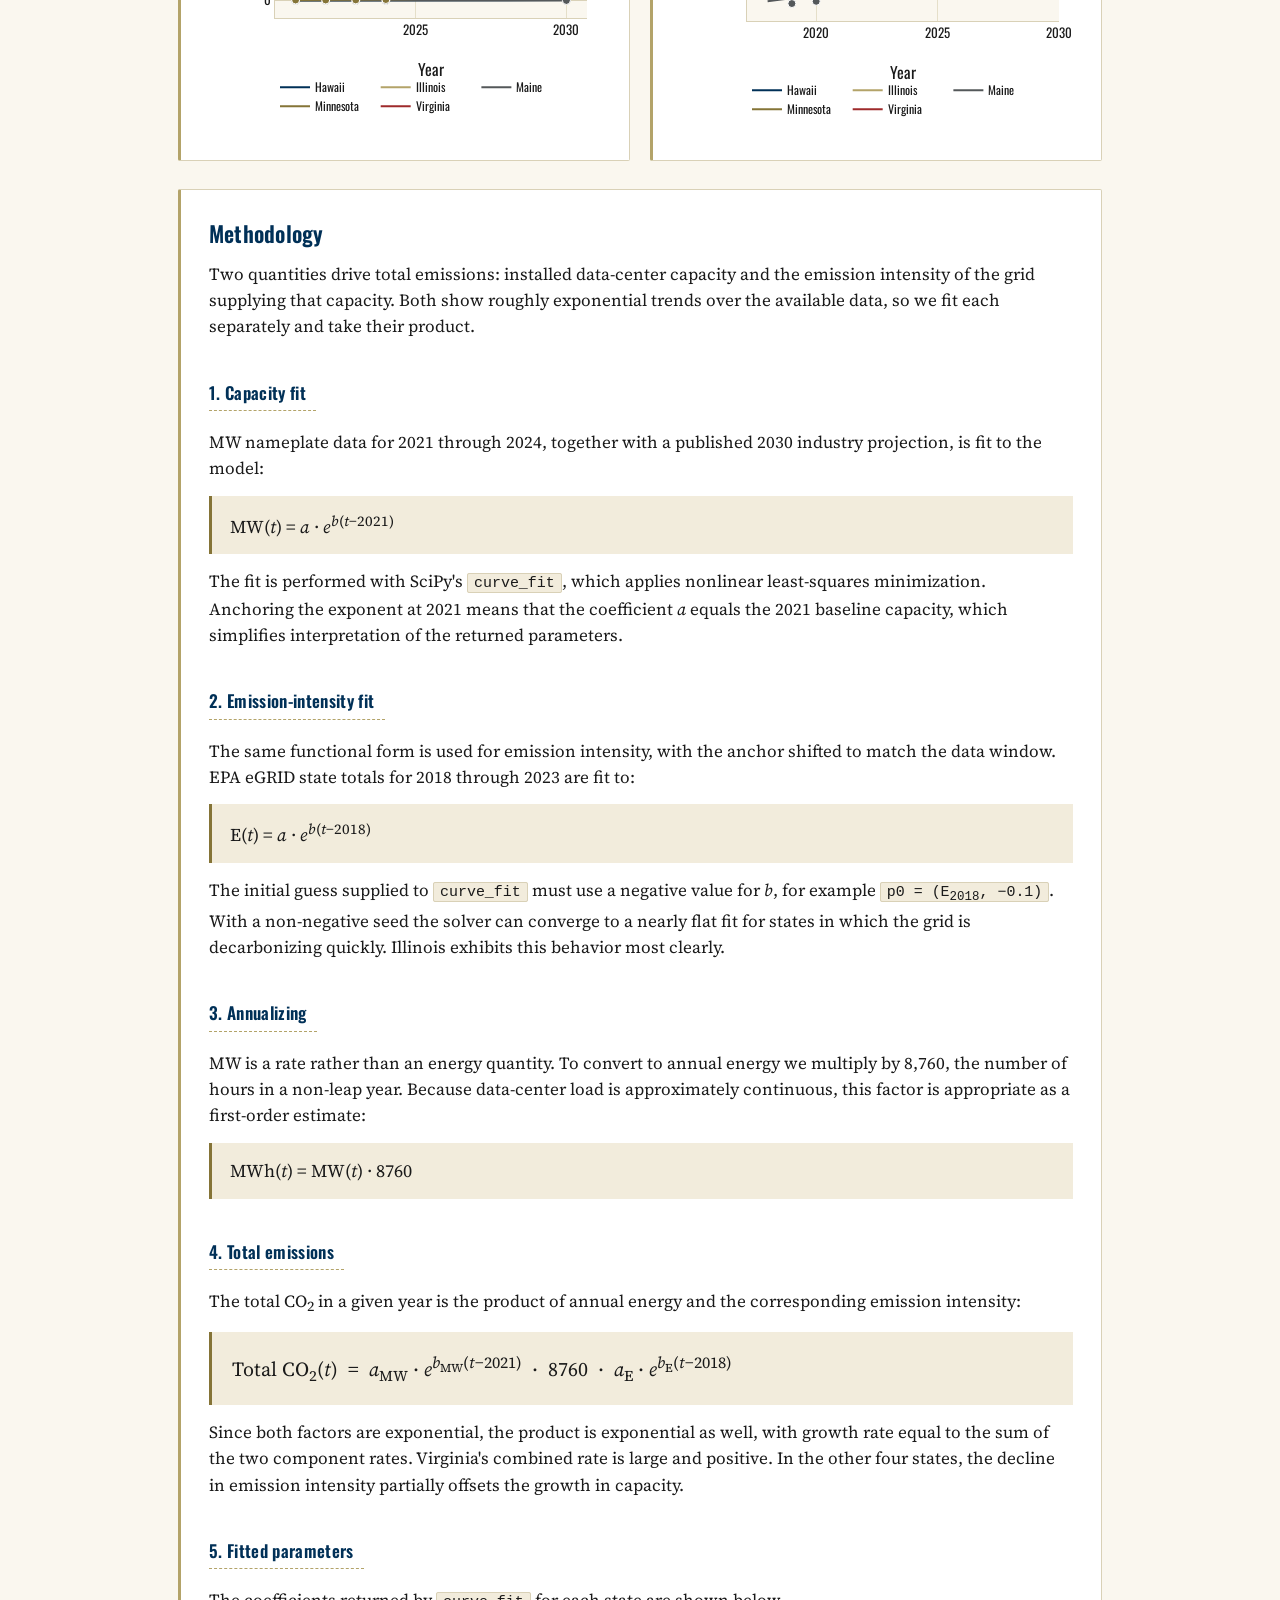
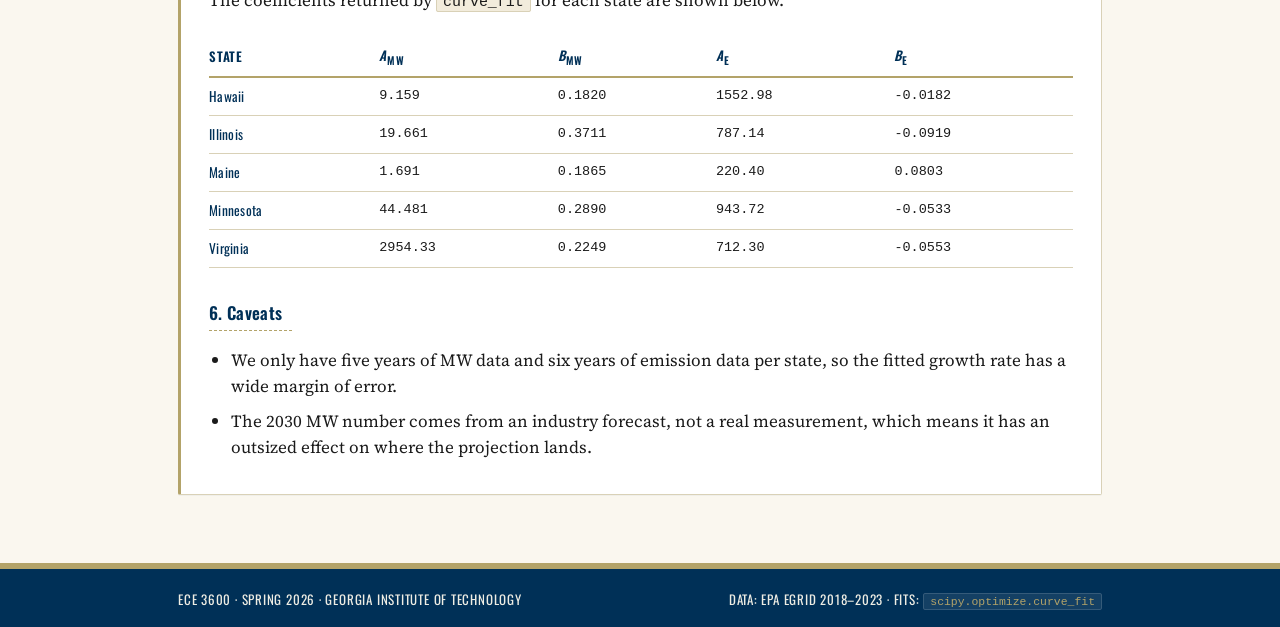
==== commit 2b28ac14: "Drop "through 2030" framing and trim caveats list Remove the utilization-assumption and exponential-" ====
--- a/index.html
+++ b/index.html
@@ -18,11 +18,11 @@
       <span class="gt">GT</span>
       <span class="course">ECE 3600 &middot; Final Presentation</span>
     </div>
-    <h1>Projecting U.S. data-center CO<sub>2</sub> emissions through 2030</h1>
+    <h1>Projecting U.S. data-center CO<sub>2</sub> emissions</h1>
     <p class="lede">
       We fit exponential models to state-level data-center MW capacity and to grid
-      CO<sub>2</sub> intensity, then multiplied the two to estimate annual emissions
-      through 2030. The analysis covers five states and six years of EPA eGRID data.
+      CO<sub>2</sub> intensity, then multiplied the two to estimate annual emissions.
+      The analysis covers five states and six years of EPA eGRID data.
       Of those five, Virginia shows the steepest projected growth.
     </p>
   </header>
@@ -155,10 +155,8 @@
 
       <h3>6. Caveats</h3>
       <ul class="caveats">
-        <li>The sample is small: five MW data points and six emission data points per state. The confidence intervals on the fitted <i>b</i> coefficients are correspondingly wide.</li>
-        <li>We assume 100% utilization. In practice PUE exceeds 1 and load varies, so these figures should be read as an upper bound rather than a point estimate.</li>
-        <li>Exponential extrapolation is unbounded in both directions. Emission intensity cannot fall below zero, and capacity growth must eventually saturate; the model does not enforce either constraint.</li>
-        <li>The 2030 MW value is a published industry projection rather than an observation, and it exerts significant leverage on the capacity fit.</li>
+        <li>We only have five years of MW data and six years of emission data per state, so the fitted growth rate has a wide margin of error.</li>
+        <li>The 2030 MW number comes from an industry forecast, not a real measurement, which means it has an outsized effect on where the projection lands.</li>
       </ul>
     </section>
 
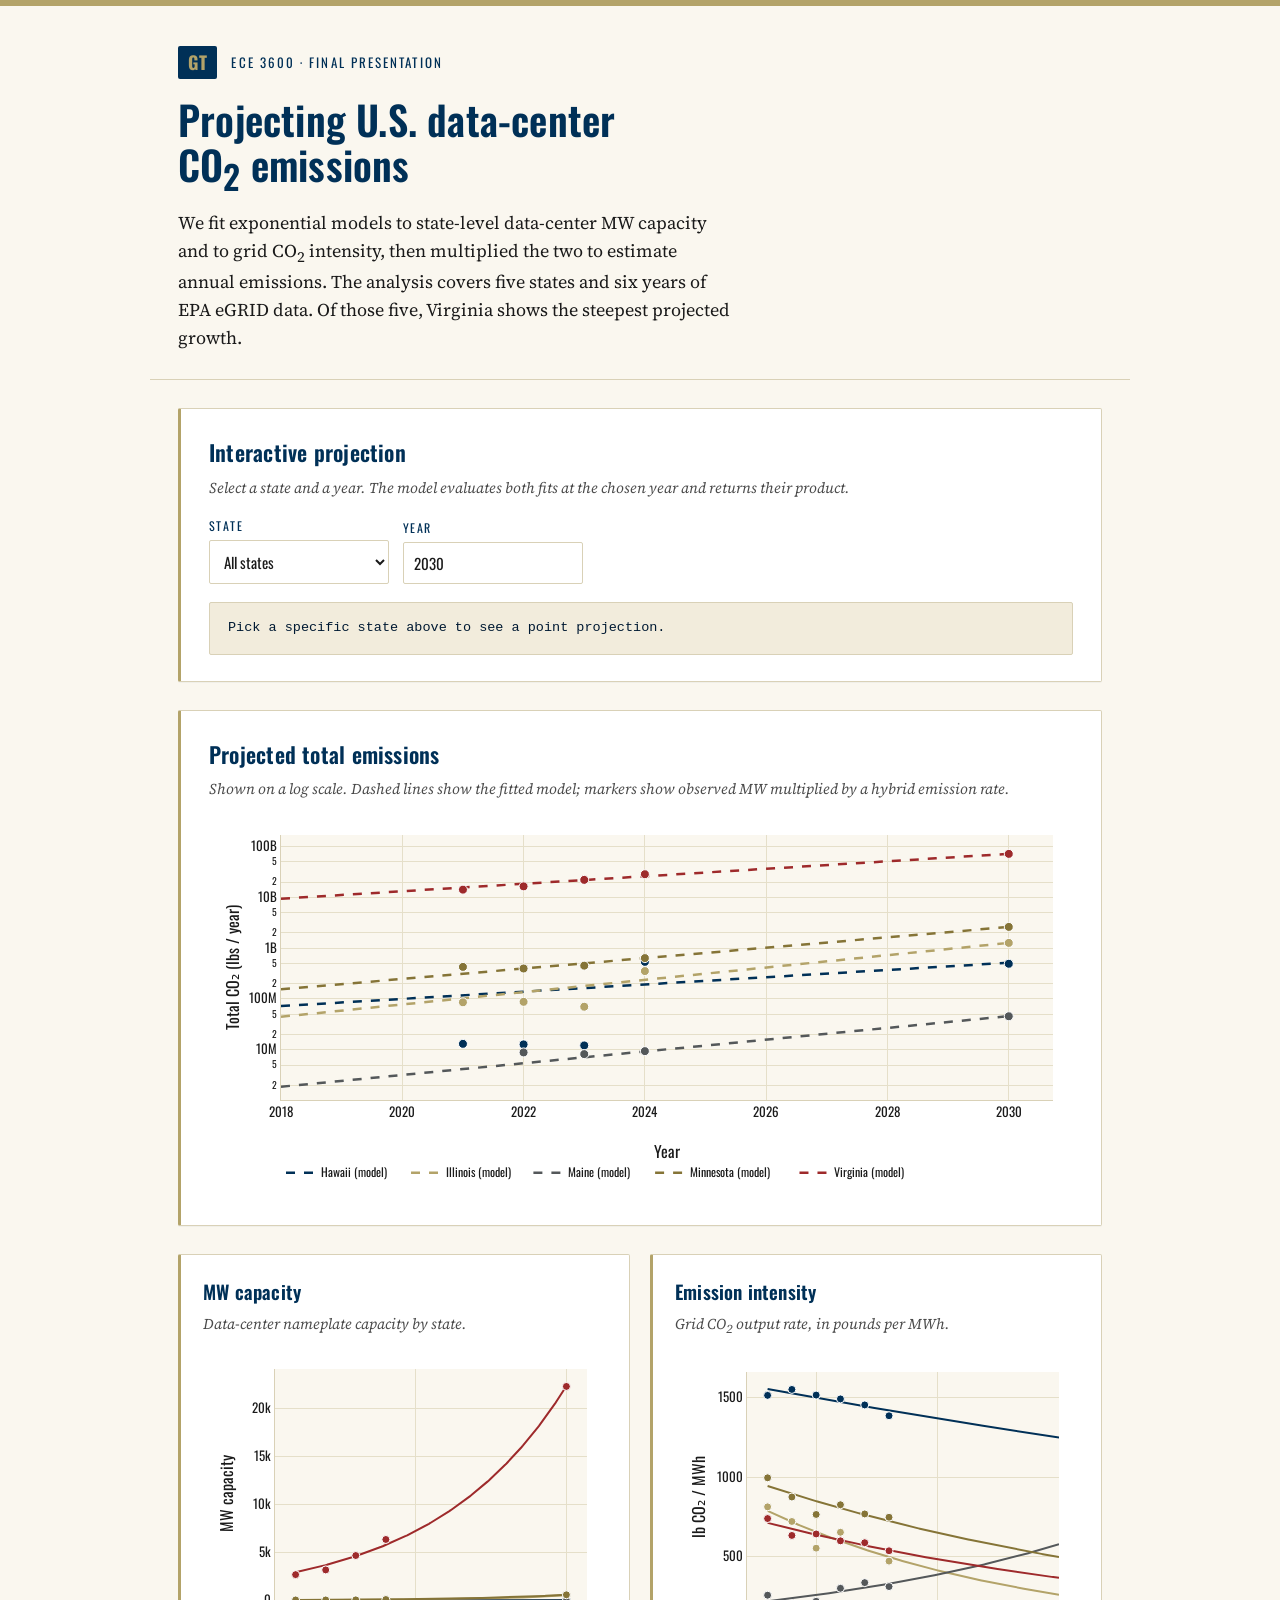
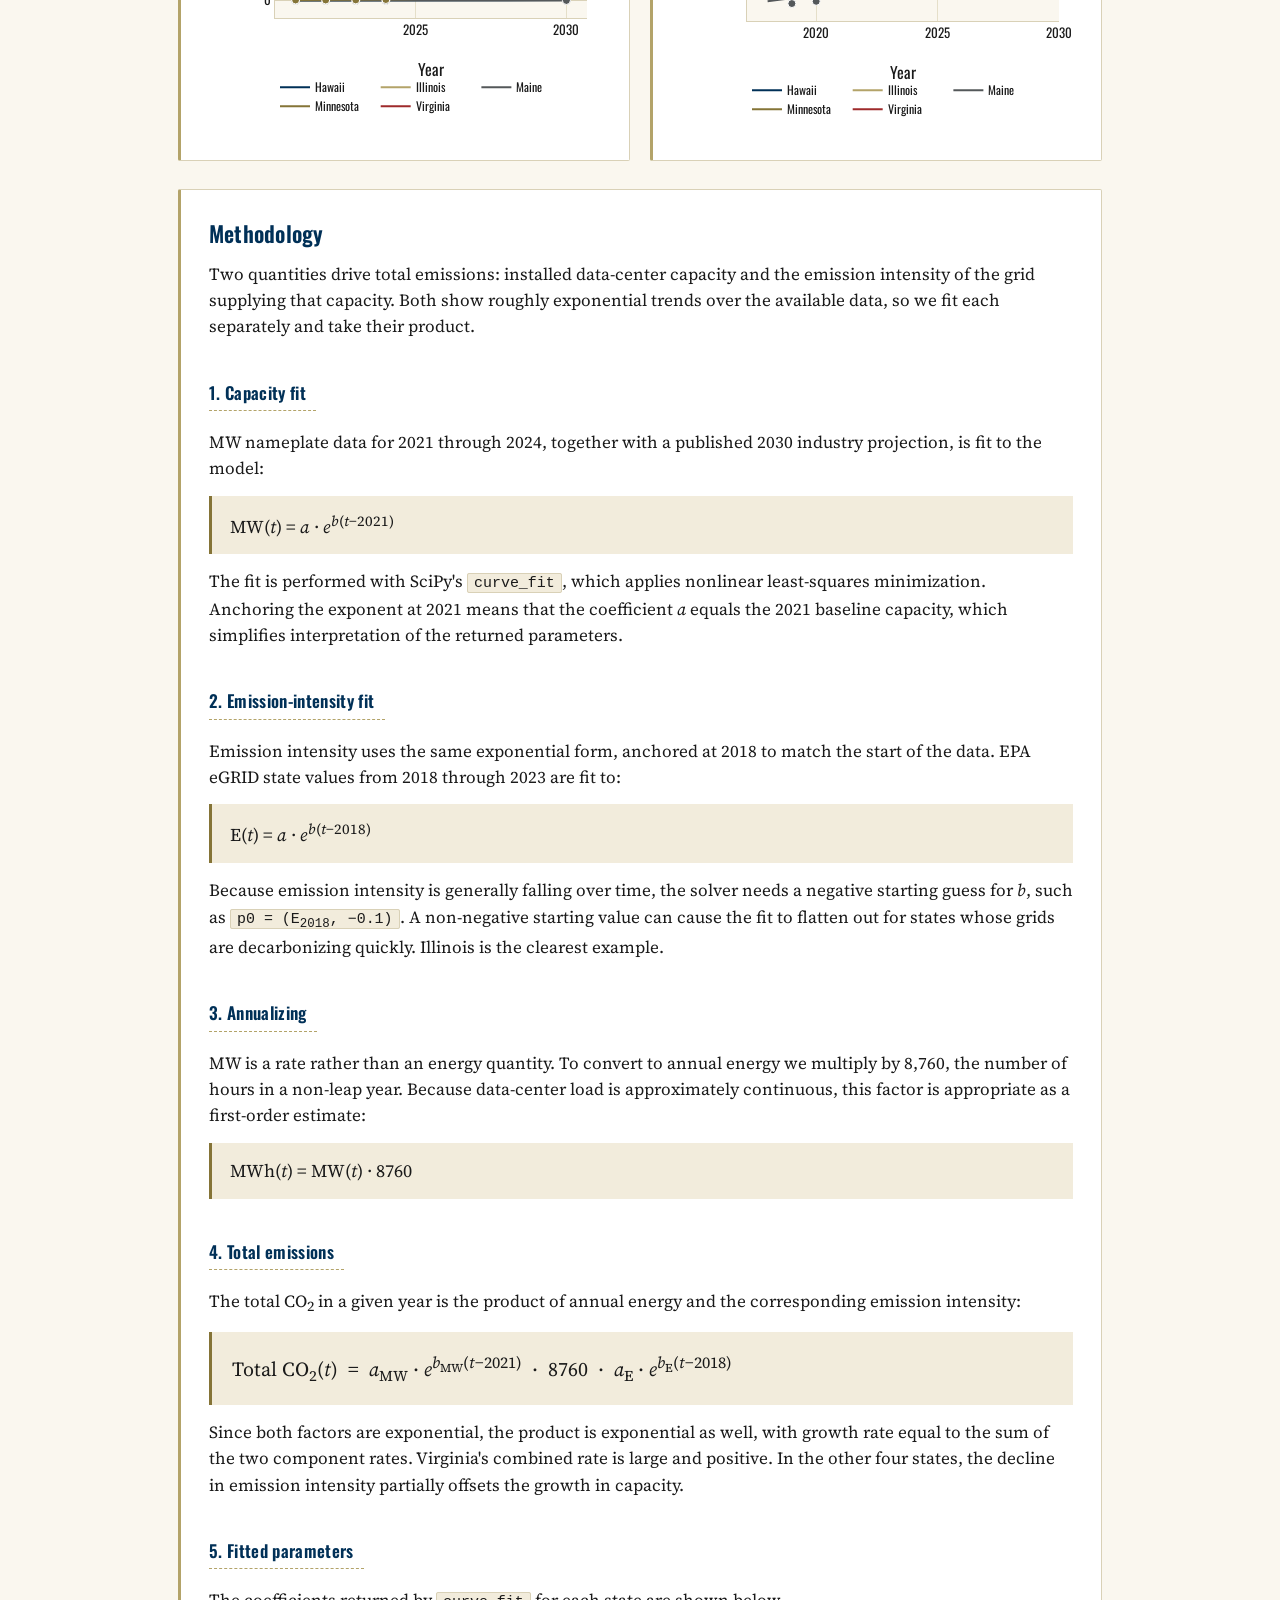
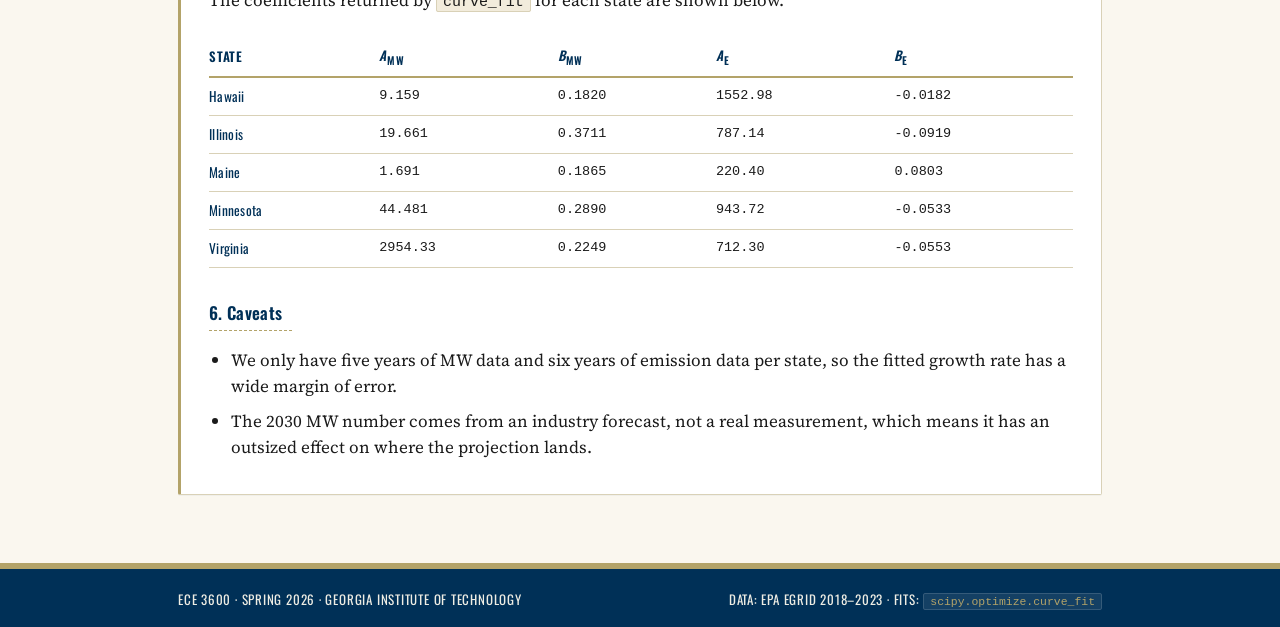
==== commit c6f32a49: "Simplify emission-intensity fit explanation Co-Authored-By: Claude Opus 4.7 (1M context) <noreply@an" ====
--- a/index.html
+++ b/index.html
@@ -90,19 +90,19 @@
 
       <h3>2. Emission-intensity fit</h3>
       <p>
-        The same functional form is used for emission intensity, with the anchor
-        shifted to match the data window. EPA eGRID state totals for 2018 through
+        Emission intensity uses the same exponential form, anchored at 2018 to
+        match the start of the data. EPA eGRID state values from 2018 through
         2023 are fit to:
       </p>
       <div class="eq">
         E(<i>t</i>) = <i>a</i> &middot; <i>e</i><sup><i>b</i>(<i>t</i>&minus;2018)</sup>
       </div>
       <p>
-        The initial guess supplied to <code>curve_fit</code> must use a negative value
-        for <i>b</i>, for example <code>p0 = (E<sub>2018</sub>, &minus;0.1)</code>.
-        With a non-negative seed the solver can converge to a nearly flat fit for
-        states in which the grid is decarbonizing quickly. Illinois exhibits this
-        behavior most clearly.
+        Because emission intensity is generally falling over time, the solver
+        needs a negative starting guess for <i>b</i>, such as
+        <code>p0 = (E<sub>2018</sub>, &minus;0.1)</code>. A non-negative starting
+        value can cause the fit to flatten out for states whose grids are
+        decarbonizing quickly. Illinois is the clearest example.
       </p>
 
       <h3>3. Annualizing</h3>
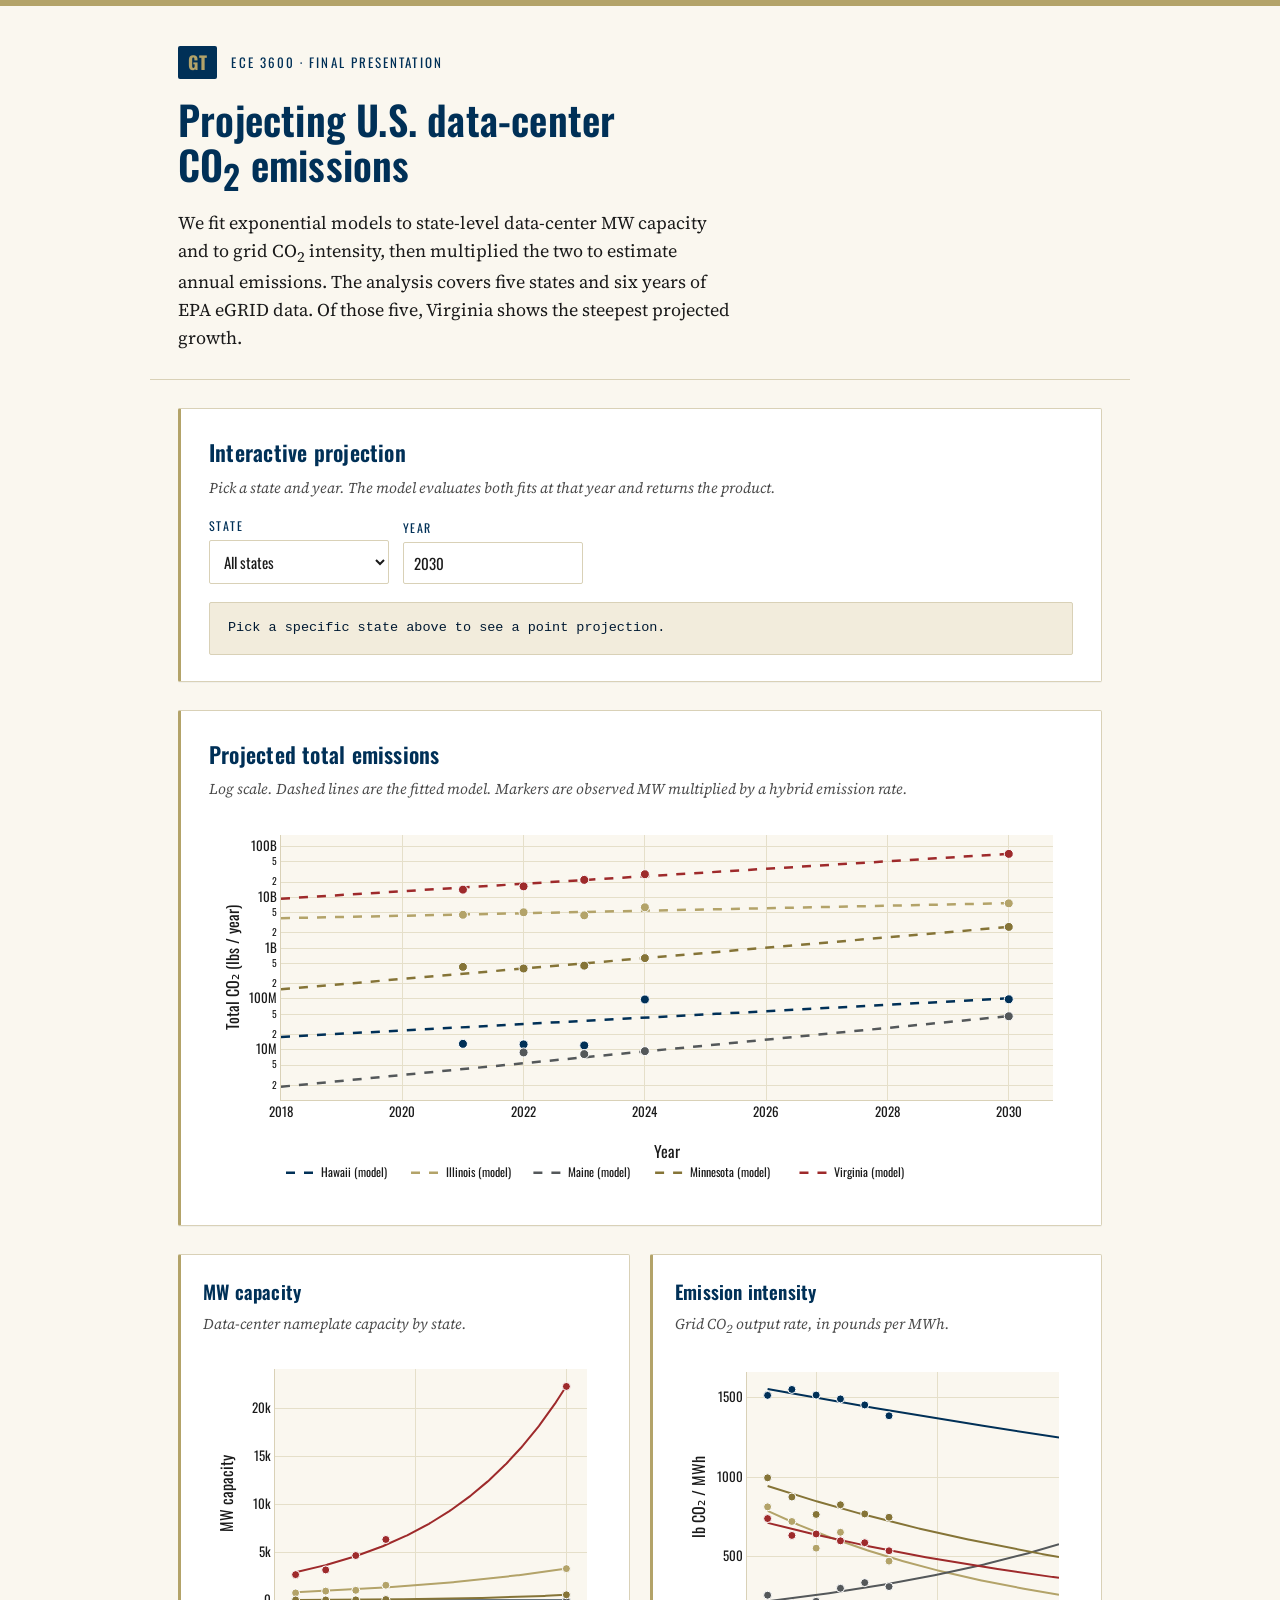
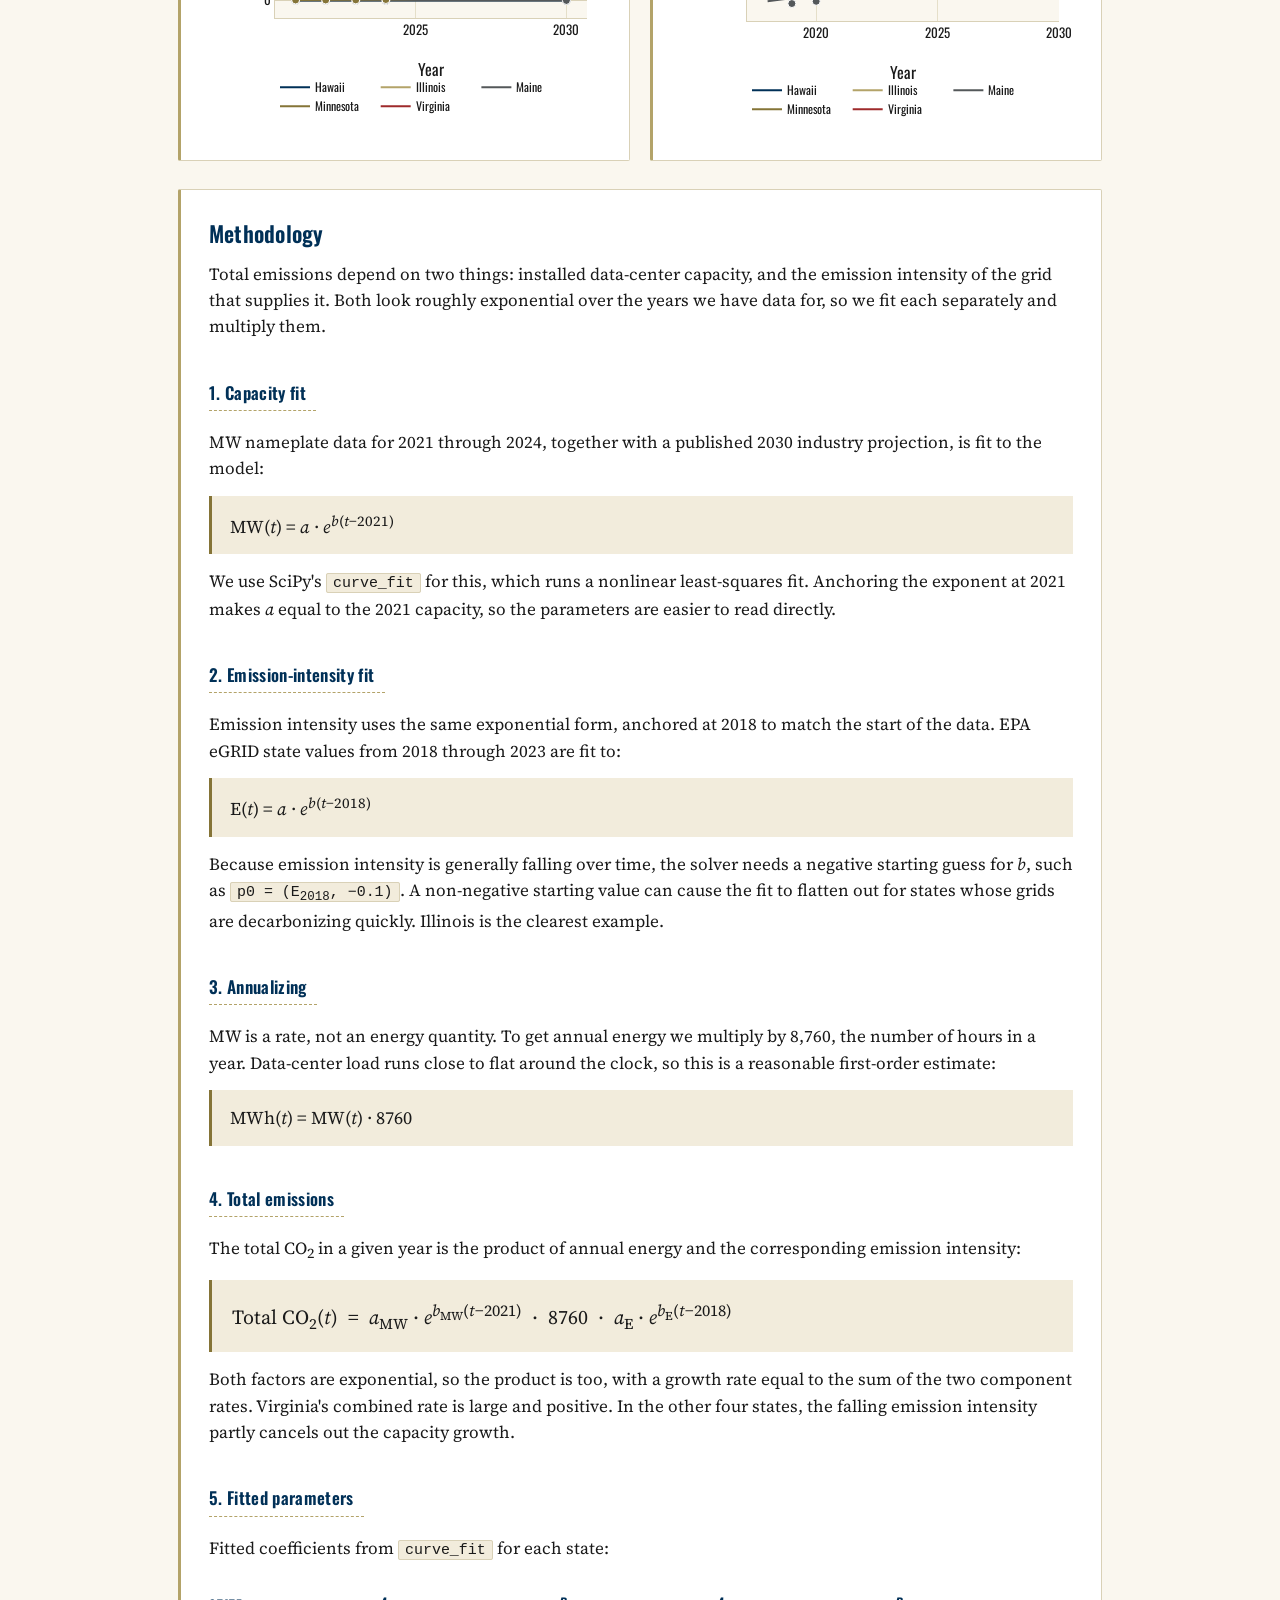
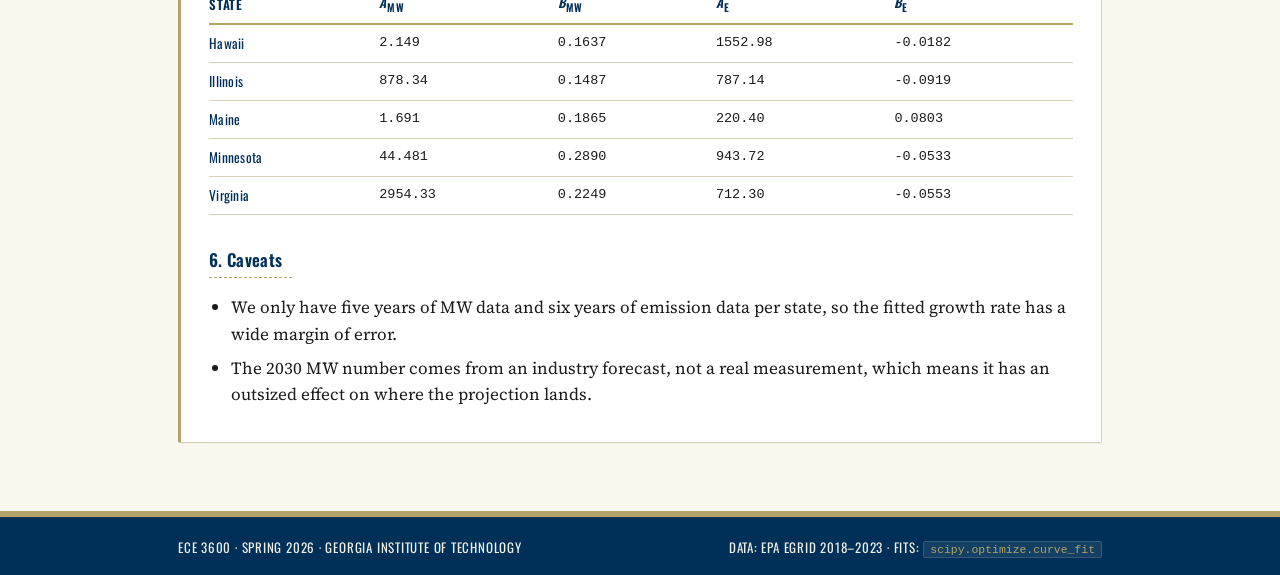
==== commit 766ae05b: "Humanize methodology copy and panel subheadings Co-Authored-By: Claude Opus 4.7 (1M context) <norepl" ====
--- a/index.html
+++ b/index.html
@@ -31,7 +31,7 @@
 
     <section id="try-it" class="panel">
       <h2>Interactive projection</h2>
-      <p class="panel-sub">Select a state and a year. The model evaluates both fits at the chosen year and returns their product.</p>
+      <p class="panel-sub">Pick a state and year. The model evaluates both fits at that year and returns the product.</p>
       <form id="project-form">
         <label>State
           <select name="state" id="state">
@@ -47,7 +47,7 @@
 
     <section class="panel">
       <h2>Projected total emissions</h2>
-      <p class="panel-sub">Shown on a log scale. Dashed lines show the fitted model; markers show observed MW multiplied by a hybrid emission rate.</p>
+      <p class="panel-sub">Log scale. Dashed lines are the fitted model. Markers are observed MW multiplied by a hybrid emission rate.</p>
       <div id="total-chart" class="chart"></div>
     </section>
 
@@ -67,10 +67,10 @@
     <section id="methodology" class="panel methodology">
       <h2>Methodology</h2>
       <p>
-        Two quantities drive total emissions: installed data-center capacity and the
-        emission intensity of the grid supplying that capacity. Both show roughly
-        exponential trends over the available data, so we fit each separately and
-        take their product.
+        Total emissions depend on two things: installed data-center capacity, and
+        the emission intensity of the grid that supplies it. Both look roughly
+        exponential over the years we have data for, so we fit each separately
+        and multiply them.
       </p>
 
       <h3>1. Capacity fit</h3>
@@ -82,10 +82,9 @@
         MW(<i>t</i>) = <i>a</i> &middot; <i>e</i><sup><i>b</i>(<i>t</i>&minus;2021)</sup>
       </div>
       <p>
-        The fit is performed with SciPy's <code>curve_fit</code>, which applies
-        nonlinear least-squares minimization. Anchoring the exponent at 2021 means
-        that the coefficient <i>a</i> equals the 2021 baseline capacity, which
-        simplifies interpretation of the returned parameters.
+        We use SciPy's <code>curve_fit</code> for this, which runs a nonlinear
+        least-squares fit. Anchoring the exponent at 2021 makes <i>a</i> equal to
+        the 2021 capacity, so the parameters are easier to read directly.
       </p>
 
       <h3>2. Emission-intensity fit</h3>
@@ -107,10 +106,9 @@
 
       <h3>3. Annualizing</h3>
       <p>
-        MW is a rate rather than an energy quantity. To convert to annual energy we
-        multiply by 8,760, the number of hours in a non-leap year. Because
-        data-center load is approximately continuous, this factor is appropriate as
-        a first-order estimate:
+        MW is a rate, not an energy quantity. To get annual energy we multiply by
+        8,760, the number of hours in a year. Data-center load runs close to flat
+        around the clock, so this is a reasonable first-order estimate:
       </p>
       <div class="eq">
         MWh(<i>t</i>) = MW(<i>t</i>) &middot; 8760
@@ -127,16 +125,15 @@
         &nbsp;&middot;&nbsp; <i>a</i><sub>E</sub> &middot; <i>e</i><sup><i>b</i><sub>E</sub>(<i>t</i>&minus;2018)</sup>
       </div>
       <p>
-        Since both factors are exponential, the product is exponential as well, with
-        growth rate equal to the sum of the two component rates. Virginia's combined
-        rate is large and positive. In the other four states, the decline in emission
-        intensity partially offsets the growth in capacity.
+        Both factors are exponential, so the product is too, with a growth rate
+        equal to the sum of the two component rates. Virginia's combined rate is
+        large and positive. In the other four states, the falling emission intensity
+        partly cancels out the capacity growth.
       </p>
 
       <h3>5. Fitted parameters</h3>
       <p>
-        The coefficients returned by <code>curve_fit</code> for each state are shown
-        below.
+        Fitted coefficients from <code>curve_fit</code> for each state:
       </p>
       <div class="table-wrap">
         <table id="fits-table">
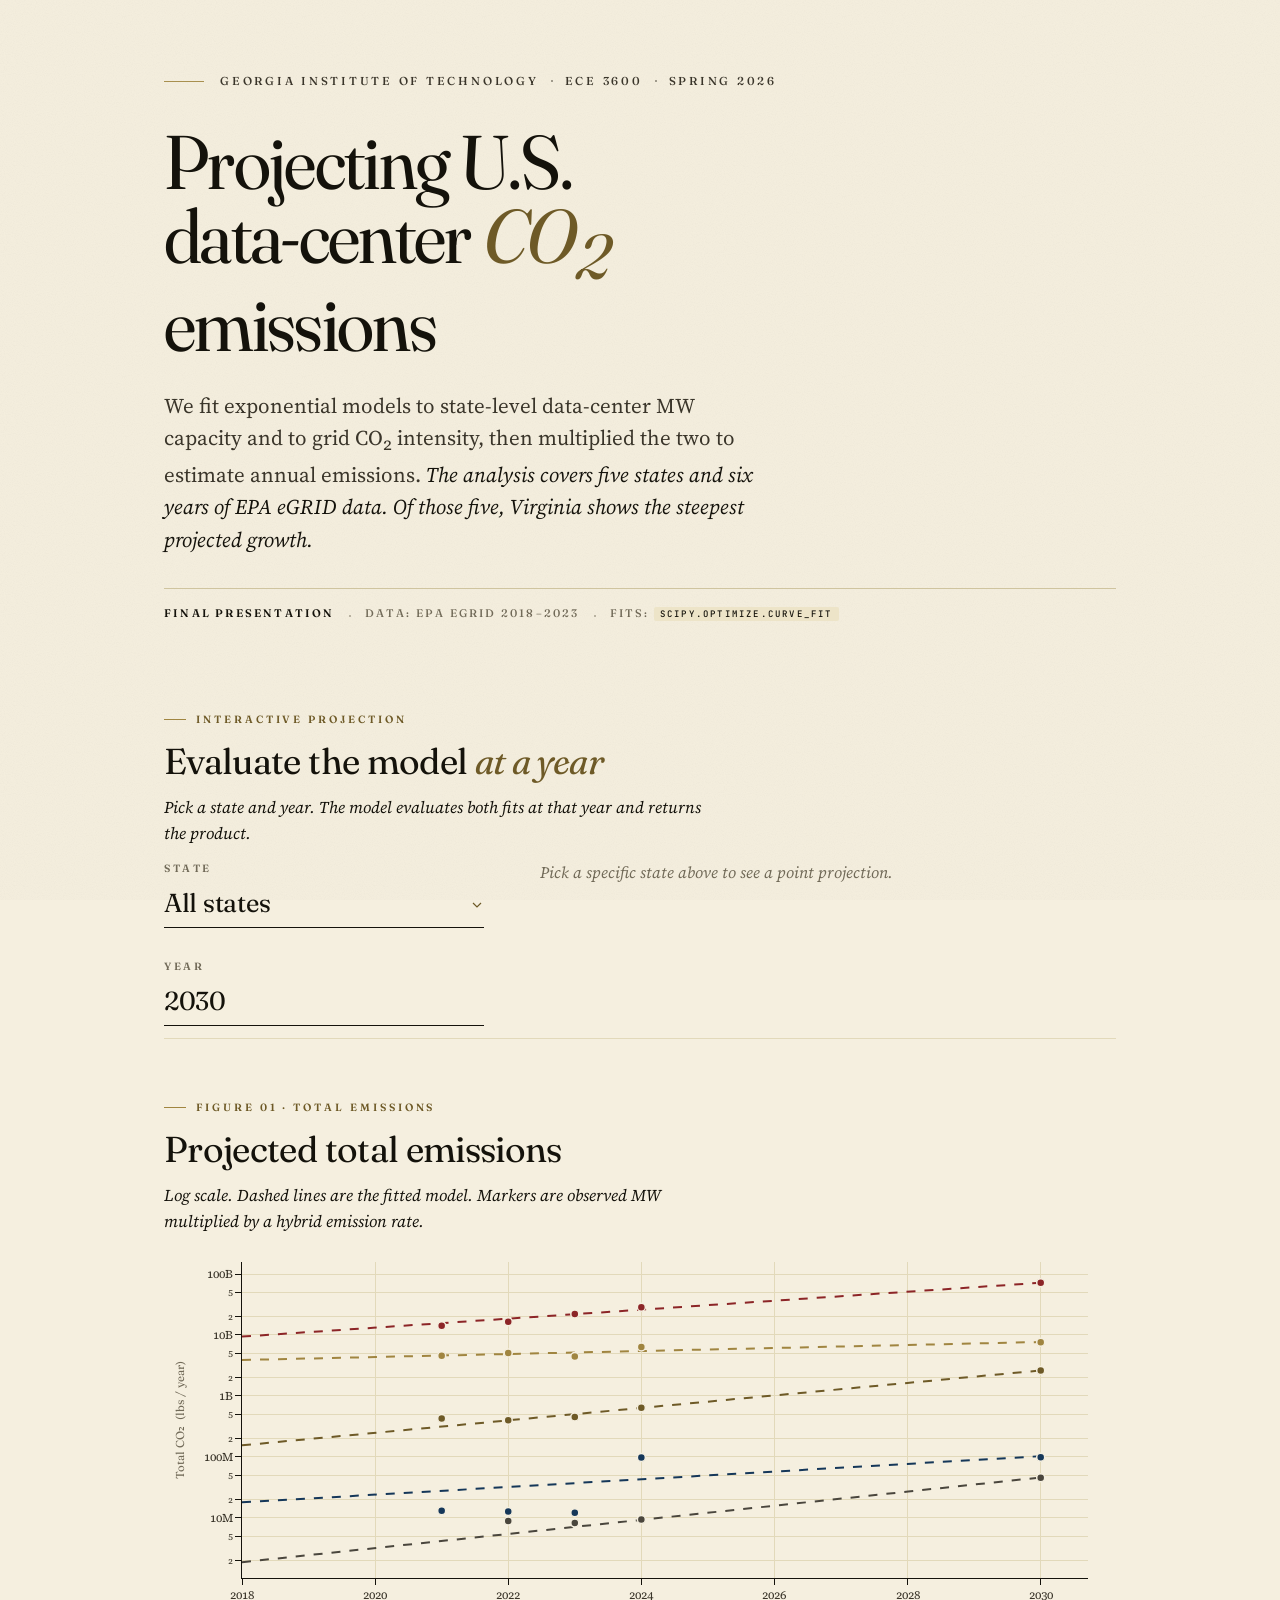
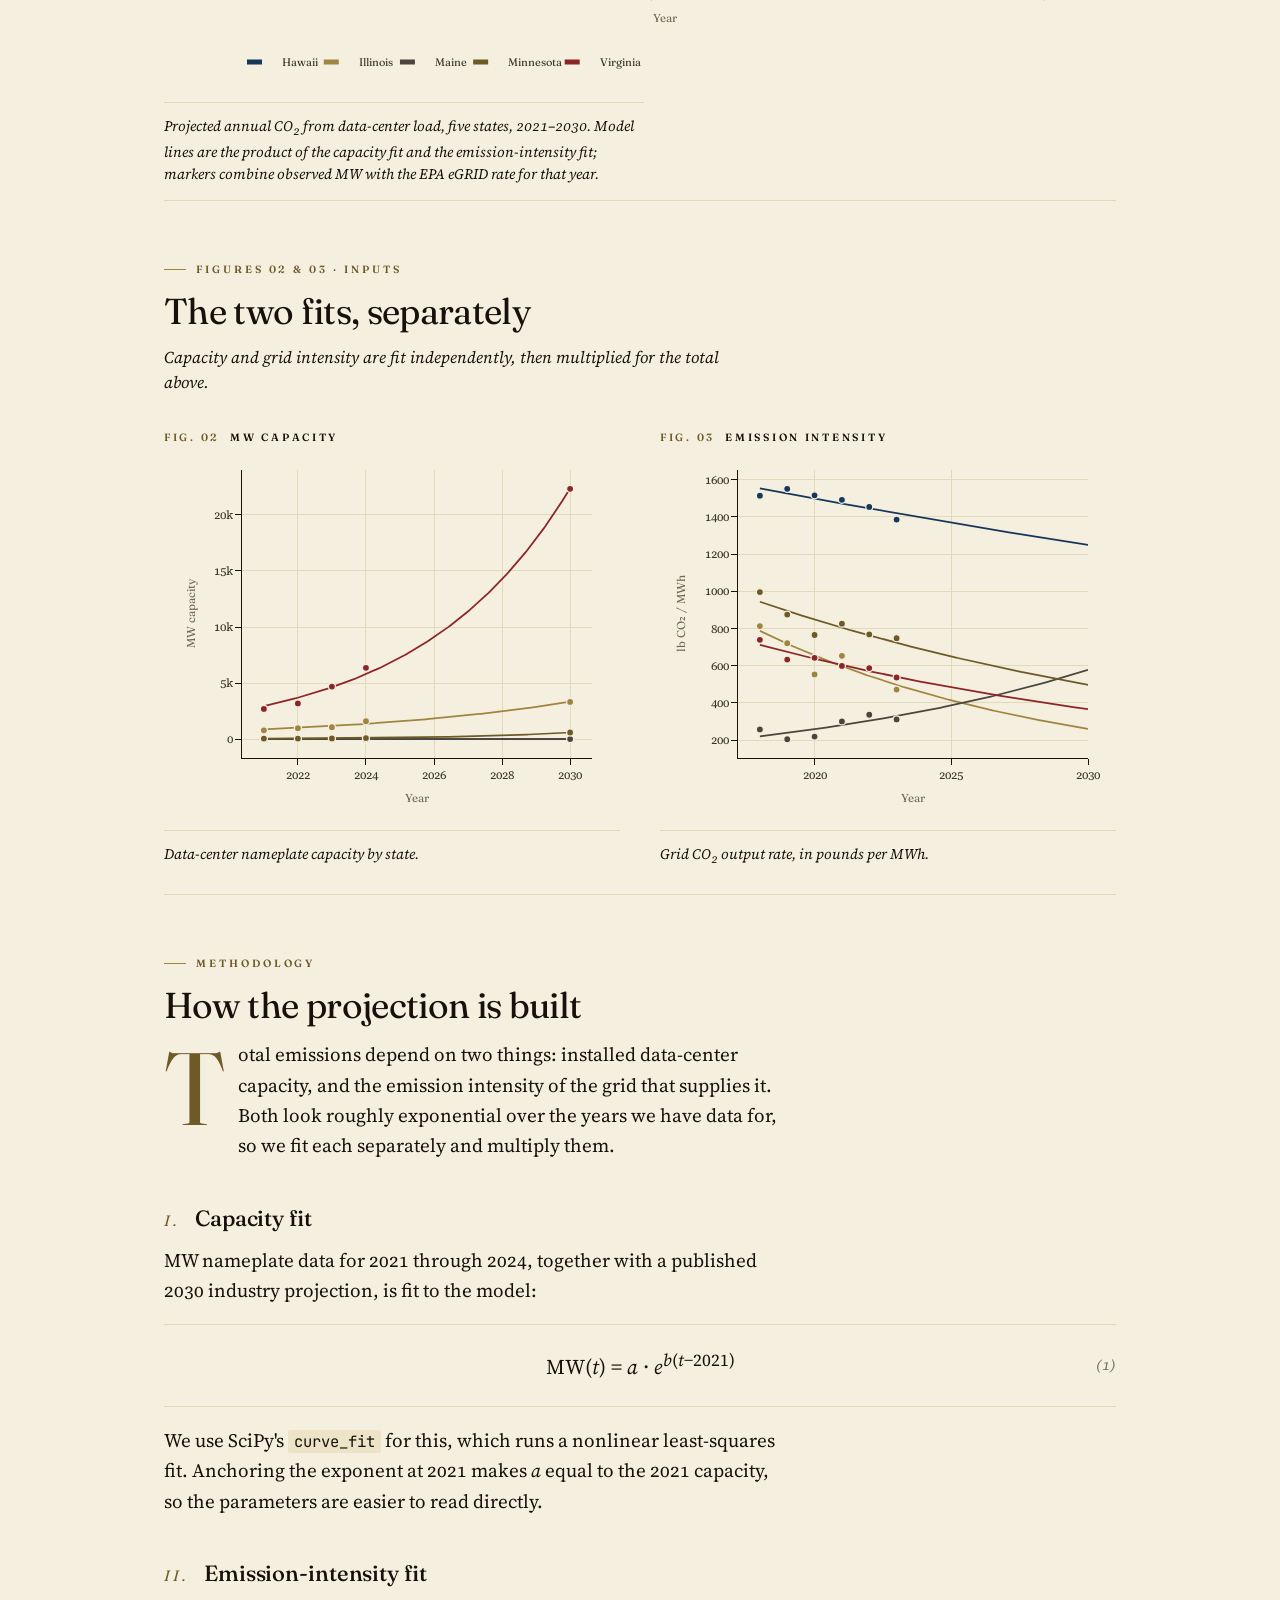
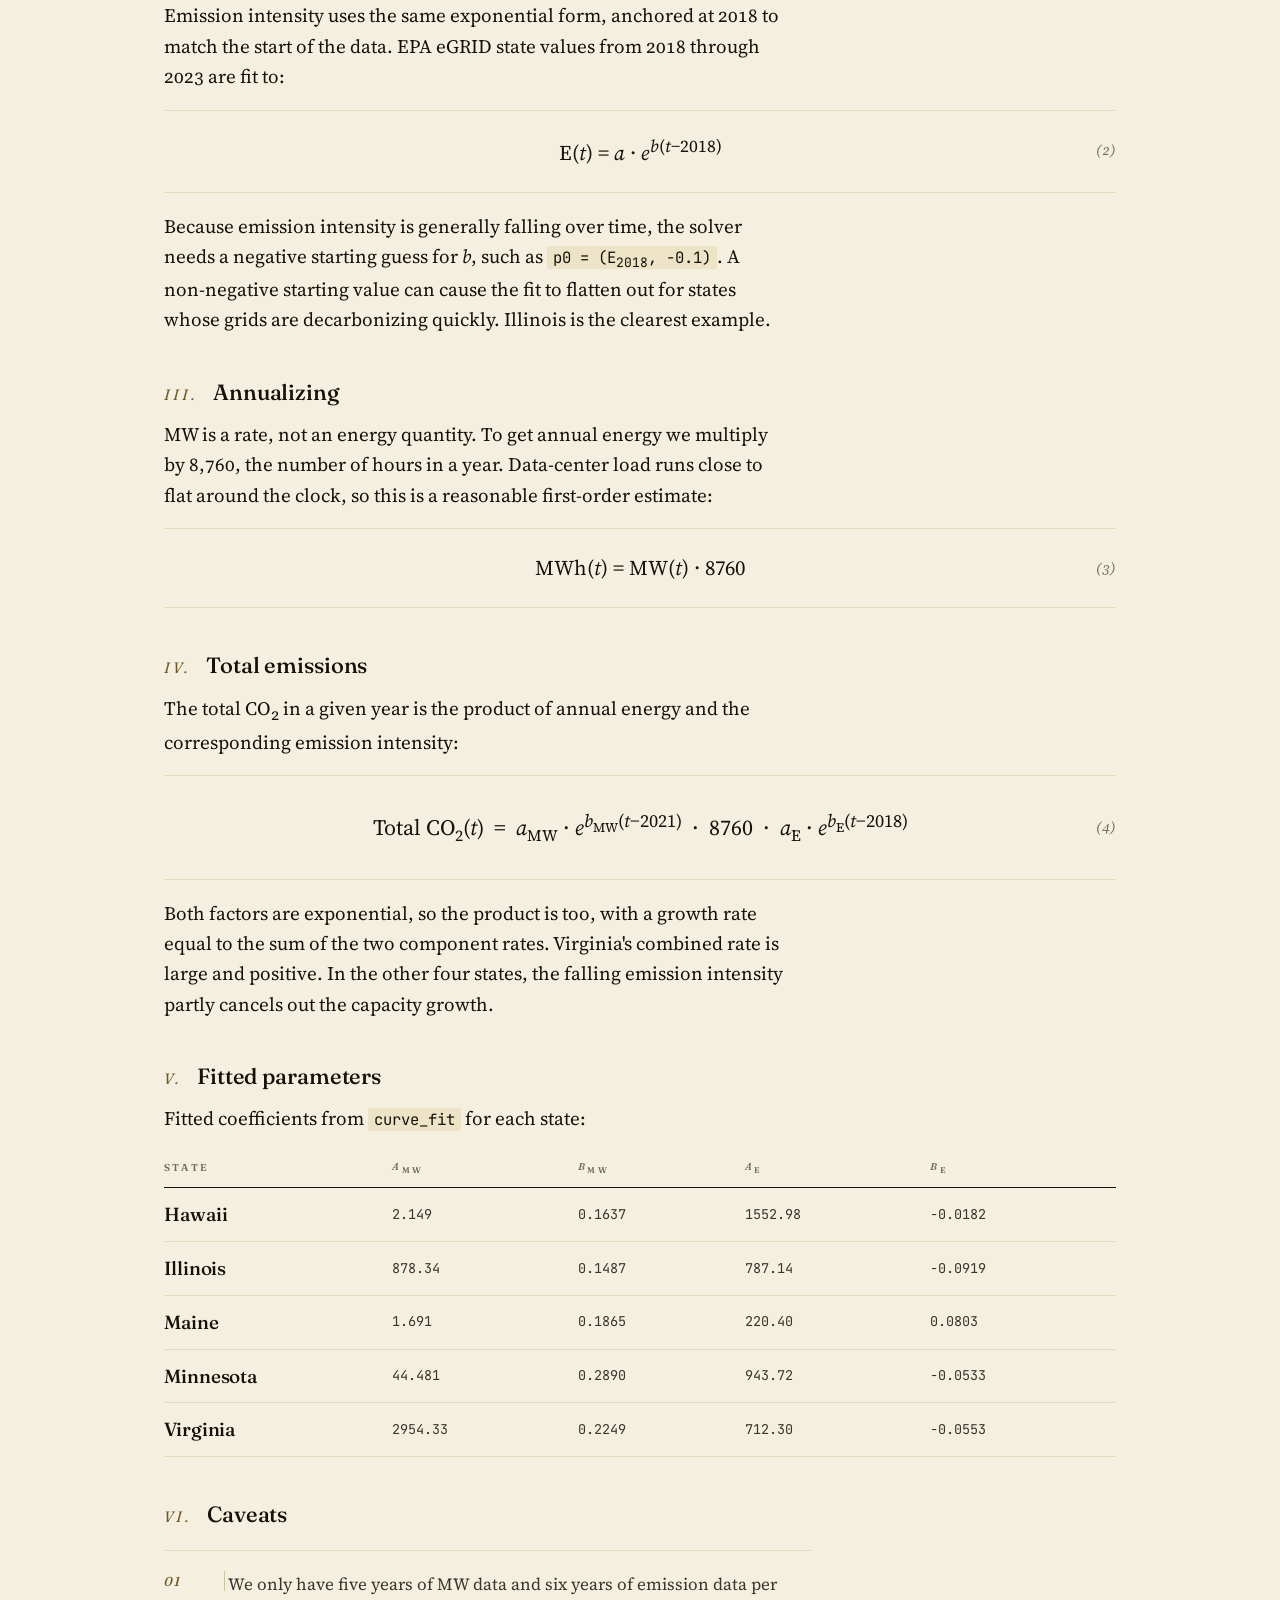
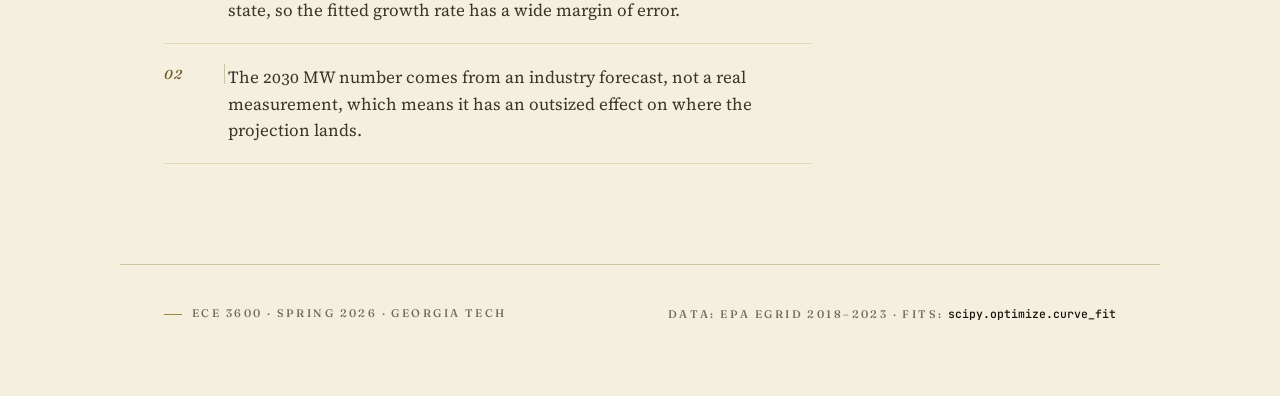
==== commit 0d466280: "Redesign site with editorial research-paper aesthetic Replace GT-template treatment (gold bar, panel" ====
--- a/index.html
+++ b/index.html
@@ -3,69 +3,94 @@
 <head>
 <meta charset="utf-8" />
 <meta name="viewport" content="width=device-width, initial-scale=1" />
-<title>Data Center CO₂ Projections — ECE 3600 Final</title>
+<title>Projecting U.S. data-center CO₂ emissions — ECE 3600</title>
 <script src="https://cdn.plot.ly/plotly-2.35.2.min.js"></script>
 <link rel="preconnect" href="https://fonts.googleapis.com">
 <link rel="preconnect" href="https://fonts.gstatic.com" crossorigin>
-<link href="https://fonts.googleapis.com/css2?family=Oswald:wght@500;600;700&family=Source+Serif+4:ital,wght@0,400;0,600;1,400&display=swap" rel="stylesheet">
 <link rel="stylesheet" href="static/styles.css" />
 </head>
 <body>
 
-  <div class="gold-bar"></div>
-  <header>
-    <div class="wordmark">
-      <span class="gt">GT</span>
-      <span class="course">ECE 3600 &middot; Final Presentation</span>
-    </div>
-    <h1>Projecting U.S. data-center CO<sub>2</sub> emissions</h1>
-    <p class="lede">
+  <header class="masthead">
+    <p class="dateline">
+      <span class="gold-mark"></span>
+      <span>Georgia Institute of Technology</span>
+      <span class="sep"></span>
+      <span>ECE 3600</span>
+      <span class="sep"></span>
+      <span>Spring 2026</span>
+    </p>
+
+    <h1>Projecting U.S. data&#8209;center <em>CO<sub>2</sub></em> emissions</h1>
+
+    <p class="deck">
       We fit exponential models to state-level data-center MW capacity and to grid
       CO<sub>2</sub> intensity, then multiplied the two to estimate annual emissions.
-      The analysis covers five states and six years of EPA eGRID data.
-      Of those five, Virginia shows the steepest projected growth.
+      <em>The analysis covers five states and six years of EPA eGRID data. Of those
+      five, Virginia shows the steepest projected growth.</em>
     </p>
+
+    <div class="byline">
+      <strong>Final&nbsp;Presentation</strong>
+      <span class="sep"></span>
+      <span>Data: EPA&nbsp;eGRID 2018&ndash;2023</span>
+      <span class="sep"></span>
+      <span>Fits: <code>scipy.optimize.curve_fit</code></span>
+    </div>
   </header>
 
   <main>
 
-    <section id="try-it" class="panel">
-      <h2>Interactive projection</h2>
+    <article id="try-it" class="article">
+      <div class="section-kicker">Interactive projection</div>
+      <h2>Evaluate the model <em>at a year</em></h2>
       <p class="panel-sub">Pick a state and year. The model evaluates both fits at that year and returns the product.</p>
-      <form id="project-form">
-        <label>State
-          <select name="state" id="state">
-            <option value="__all__">All states</option>
-          </select>
-        </label>
-        <label>Year
-          <input type="number" name="year" id="year" value="2030" min="2018" max="2050" step="1" />
-        </label>
-      </form>
-      <div id="result" class="result"></div>
-    </section>
-
-    <section class="panel">
+      <div class="interactive">
+        <form id="project-form" class="form-stack">
+          <label>State
+            <select name="state" id="state">
+              <option value="__all__">All states</option>
+            </select>
+          </label>
+          <label>Year
+            <input type="number" name="year" id="year" value="2030" min="2018" max="2050" step="1" />
+          </label>
+        </form>
+        <div id="result" class="result"></div>
+      </div>
+    </article>
+
+    <article class="article">
+      <div class="section-kicker">Figure 01 · Total emissions</div>
       <h2>Projected total emissions</h2>
       <p class="panel-sub">Log scale. Dashed lines are the fitted model. Markers are observed MW multiplied by a hybrid emission rate.</p>
-      <div id="total-chart" class="chart"></div>
-    </section>
-
-    <section class="panel grid-2">
-      <div>
-        <h2>MW capacity</h2>
-        <p class="panel-sub">Data-center nameplate capacity by state.</p>
-        <div id="mw-chart" class="chart"></div>
-      </div>
-      <div>
-        <h2>Emission intensity</h2>
-        <p class="panel-sub">Grid CO<sub>2</sub> output rate, in pounds per MWh.</p>
-        <div id="em-chart" class="chart"></div>
-      </div>
-    </section>
-
-    <section id="methodology" class="panel methodology">
-      <h2>Methodology</h2>
+      <div class="figure">
+        <div id="total-chart" class="chart"></div>
+        <p class="fig-caption">Projected annual CO<sub>2</sub> from data-center load, five states, 2021&ndash;2030. Model lines are the product of the capacity fit and the emission-intensity fit; markers combine observed MW with the EPA eGRID rate for that year.</p>
+      </div>
+    </article>
+
+    <article class="article">
+      <div class="section-kicker">Figures 02 &amp; 03 · Inputs</div>
+      <h2>The two fits, separately</h2>
+      <p class="panel-sub">Capacity and grid intensity are fit independently, then multiplied for the total above.</p>
+      <div class="grid-figures">
+        <div class="figure">
+          <div class="fig-label"><span class="n">Fig. 02</span><span>MW capacity</span></div>
+          <div id="mw-chart" class="chart"></div>
+          <p class="fig-caption">Data-center nameplate capacity by state.</p>
+        </div>
+        <div class="figure">
+          <div class="fig-label"><span class="n">Fig. 03</span><span>Emission intensity</span></div>
+          <div id="em-chart" class="chart"></div>
+          <p class="fig-caption">Grid CO<sub>2</sub> output rate, in pounds per MWh.</p>
+        </div>
+      </div>
+    </article>
+
+    <article id="methodology" class="article methodology">
+      <div class="section-kicker">Methodology</div>
+      <h2>How the projection is built</h2>
       <p>
         Total emissions depend on two things: installed data-center capacity, and
         the emission intensity of the grid that supplies it. Both look roughly
@@ -73,13 +98,14 @@
         and multiply them.
       </p>
 
-      <h3>1. Capacity fit</h3>
+      <h3><span class="step-num">i.</span> Capacity fit</h3>
       <p>
         MW nameplate data for 2021 through 2024, together with a published 2030
         industry projection, is fit to the model:
       </p>
       <div class="eq">
-        MW(<i>t</i>) = <i>a</i> &middot; <i>e</i><sup><i>b</i>(<i>t</i>&minus;2021)</sup>
+        <div class="eq-expr">MW(<i>t</i>) = <i>a</i> &middot; <i>e</i><sup><i>b</i>(<i>t</i>&minus;2021)</sup></div>
+        <div class="eq-num">(1)</div>
       </div>
       <p>
         We use SciPy's <code>curve_fit</code> for this, which runs a nonlinear
@@ -87,14 +113,15 @@
         the 2021 capacity, so the parameters are easier to read directly.
       </p>
 
-      <h3>2. Emission-intensity fit</h3>
+      <h3><span class="step-num">ii.</span> Emission-intensity fit</h3>
       <p>
         Emission intensity uses the same exponential form, anchored at 2018 to
         match the start of the data. EPA eGRID state values from 2018 through
         2023 are fit to:
       </p>
       <div class="eq">
-        E(<i>t</i>) = <i>a</i> &middot; <i>e</i><sup><i>b</i>(<i>t</i>&minus;2018)</sup>
+        <div class="eq-expr">E(<i>t</i>) = <i>a</i> &middot; <i>e</i><sup><i>b</i>(<i>t</i>&minus;2018)</sup></div>
+        <div class="eq-num">(2)</div>
       </div>
       <p>
         Because emission intensity is generally falling over time, the solver
@@ -104,25 +131,29 @@
         decarbonizing quickly. Illinois is the clearest example.
       </p>
 
-      <h3>3. Annualizing</h3>
+      <h3><span class="step-num">iii.</span> Annualizing</h3>
       <p>
         MW is a rate, not an energy quantity. To get annual energy we multiply by
         8,760, the number of hours in a year. Data-center load runs close to flat
         around the clock, so this is a reasonable first-order estimate:
       </p>
       <div class="eq">
-        MWh(<i>t</i>) = MW(<i>t</i>) &middot; 8760
-      </div>
-
-      <h3>4. Total emissions</h3>
+        <div class="eq-expr">MWh(<i>t</i>) = MW(<i>t</i>) &middot; 8760</div>
+        <div class="eq-num">(3)</div>
+      </div>
+
+      <h3><span class="step-num">iv.</span> Total emissions</h3>
       <p>
         The total CO<sub>2</sub> in a given year is the product of annual energy and
         the corresponding emission intensity:
       </p>
       <div class="eq big">
-        Total CO<sub>2</sub>(<i>t</i>) &nbsp;=&nbsp; <i>a</i><sub>MW</sub> &middot; <i>e</i><sup><i>b</i><sub>MW</sub>(<i>t</i>&minus;2021)</sup>
-        &nbsp;&middot;&nbsp; 8760
-        &nbsp;&middot;&nbsp; <i>a</i><sub>E</sub> &middot; <i>e</i><sup><i>b</i><sub>E</sub>(<i>t</i>&minus;2018)</sup>
+        <div class="eq-expr">
+          Total CO<sub>2</sub>(<i>t</i>) &nbsp;=&nbsp; <i>a</i><sub>MW</sub> &middot; <i>e</i><sup><i>b</i><sub>MW</sub>(<i>t</i>&minus;2021)</sup>
+          &nbsp;&middot;&nbsp; 8760
+          &nbsp;&middot;&nbsp; <i>a</i><sub>E</sub> &middot; <i>e</i><sup><i>b</i><sub>E</sub>(<i>t</i>&minus;2018)</sup>
+        </div>
+        <div class="eq-num">(4)</div>
       </div>
       <p>
         Both factors are exponential, so the product is too, with a growth rate
@@ -131,7 +162,7 @@
         partly cancels out the capacity growth.
       </p>
 
-      <h3>5. Fitted parameters</h3>
+      <h3><span class="step-num">v.</span> Fitted parameters</h3>
       <p>
         Fitted coefficients from <code>curve_fit</code> for each state:
       </p>
@@ -150,20 +181,18 @@
         </table>
       </div>
 
-      <h3>6. Caveats</h3>
+      <h3><span class="step-num">vi.</span> Caveats</h3>
       <ul class="caveats">
         <li>We only have five years of MW data and six years of emission data per state, so the fitted growth rate has a wide margin of error.</li>
         <li>The 2030 MW number comes from an industry forecast, not a real measurement, which means it has an outsized effect on where the projection lands.</li>
       </ul>
-    </section>
+    </article>
 
   </main>
 
   <footer>
-    <div class="footer-inner">
-      <span>ECE 3600 &middot; Spring 2026 &middot; Georgia Institute of Technology</span>
-      <span>Data: EPA eGRID 2018&ndash;2023 &middot; Fits: <code>scipy.optimize.curve_fit</code></span>
-    </div>
+    <span><span class="colophon-mark"></span>ECE&nbsp;3600 &middot; Spring&nbsp;2026 &middot; Georgia&nbsp;Tech</span>
+    <span>Data: EPA&nbsp;eGRID 2018&ndash;2023 &middot; Fits: <code>scipy.optimize.curve_fit</code></span>
   </footer>
 
   <script src="static/app.js"></script>
--- a/static/styles.css
+++ b/static/styles.css
@@ -1,308 +1,661 @@
+/* --------------------------------------------------------------------------
+   Editorial research-paper aesthetic.
+   All-serif typography, hairline rules, figure/equation numbering.
+   -------------------------------------------------------------------------- */
+
+@import url('https://fonts.googleapis.com/css2?family=Fraunces:ital,opsz,wght@0,9..144,300;0,9..144,400;0,9..144,500;0,9..144,600;1,9..144,400;1,9..144,500&family=JetBrains+Mono:wght@400;500&family=Source+Serif+4:ital,opsz,wght@0,8..60,400;0,8..60,600;1,8..60,400&display=swap');
+
 :root {
-  --gt-gold: #B3A369;
-  --gt-gold-deep: #857437;
-  --gt-navy: #003057;
-  --gt-navy-ink: #001A33;
-  --paper: #FAF7EF;
-  --paper-2: #F2ECDC;
-  --rule: #D9D1B7;
-  --text: #1A1A1A;
-  --muted: #4A4A4A;
-  --warn: #9E2A2B;
+  --ink:        #14120B;
+  --ink-2:      #3A352A;
+  --muted:      #716A58;
+  --muted-2:    #8D866F;
+  --paper:      #F5EFDF;
+  --paper-2:    #EDE4C8;
+  --rule:       #CFC49F;
+  --rule-soft:  #E2D9BA;
+  --navy:       #153759;
+  --navy-deep:  #0C2237;
+  --gold:       #A08540;
+  --gold-deep:  #6E5A27;
+  --rust:       #8C3B1F;
+  --warn:       #7A2425;
+
+  --serif-display: "Fraunces", "Didot", "Bodoni 72", Georgia, serif;
+  --serif-body:    "Source Serif 4", "Source Serif Pro", Georgia, serif;
+  --mono:          "JetBrains Mono", ui-monospace, "SF Mono", Menlo, monospace;
 }
 
 * { box-sizing: border-box; }
 
-html, body {
+html {
+  background: var(--paper);
+  -webkit-text-size-adjust: 100%;
+}
+
+body {
+  margin: 0;
+  background: var(--paper);
+  color: var(--ink);
+  font-family: var(--serif-body);
+  font-size: 18px;
+  line-height: 1.62;
+  font-feature-settings: "liga" 1, "kern" 1, "onum" 1, "calt" 1;
+  -webkit-font-smoothing: antialiased;
+  -moz-osx-font-smoothing: grayscale;
+  text-rendering: optimizeLegibility;
+}
+
+/* Very subtle paper grain. Tiny SVG noise; no image fetch. */
+body::before {
+  content: "";
+  position: fixed;
+  inset: 0;
+  pointer-events: none;
+  background-image: url("data:image/svg+xml;utf8,<svg xmlns='http://www.w3.org/2000/svg' width='180' height='180'><filter id='n'><feTurbulence type='fractalNoise' baseFrequency='0.9' numOctaves='2' seed='3'/><feColorMatrix values='0 0 0 0 0.08  0 0 0 0 0.07  0 0 0 0 0.04  0 0 0 0.06 0'/></filter><rect width='100%' height='100%' filter='url(%23n)'/></svg>");
+  opacity: 0.55;
+  mix-blend-mode: multiply;
+  z-index: 0;
+}
+
+body > * { position: relative; z-index: 1; }
+
+/* -------------------------------------------------------------------------- */
+/* Masthead                                                                    */
+/* -------------------------------------------------------------------------- */
+
+.masthead {
+  max-width: 1040px;
+  margin: 0 auto;
+  padding: 72px 44px 44px;
+}
+
+.dateline {
+  display: flex;
+  flex-wrap: wrap;
+  align-items: center;
+  gap: 12px;
+  margin: 0 0 34px;
+  font-family: var(--serif-display);
+  font-size: 11.5px;
+  font-weight: 500;
+  text-transform: uppercase;
+  letter-spacing: 0.24em;
+  color: var(--ink-2);
+}
+.dateline .sep {
+  display: inline-block;
+  width: 2px;
+  height: 2px;
+  background: var(--ink-2);
+  border-radius: 50%;
+  opacity: 0.6;
+}
+.dateline .gold-mark {
+  display: inline-block;
+  width: 40px;
+  height: 1px;
+  background: var(--gold);
+  margin-right: 4px;
+  opacity: 0.9;
+}
+
+.masthead h1 {
+  font-family: var(--serif-display);
+  font-weight: 400;
+  font-size: clamp(42px, 6.8vw, 76px);
+  line-height: 0.98;
+  letter-spacing: -0.022em;
+  color: var(--ink);
+  margin: 0 0 28px;
+  max-width: 16ch;
+  font-variation-settings: "opsz" 144, "SOFT" 30;
+}
+.masthead h1 em {
+  font-style: italic;
+  color: var(--gold-deep);
+  font-weight: 400;
+}
+
+.deck {
+  font-family: var(--serif-body);
+  font-size: clamp(18px, 1.7vw, 21px);
+  line-height: 1.55;
+  color: var(--ink-2);
+  max-width: 60ch;
+  margin: 0;
+}
+.deck em {
+  font-style: italic;
+  color: var(--ink);
+}
+
+.byline {
+  margin-top: 32px;
+  padding-top: 16px;
+  border-top: 1px solid var(--rule);
+  display: flex;
+  flex-wrap: wrap;
+  align-items: baseline;
+  gap: 10px 14px;
+  font-family: var(--serif-display);
+  font-size: 11px;
+  font-weight: 500;
+  text-transform: uppercase;
+  letter-spacing: 0.2em;
+  color: var(--muted);
+}
+.byline strong {
+  color: var(--ink);
+  font-weight: 600;
+}
+.byline .sep {
+  display: inline-block;
+  width: 2px;
+  height: 2px;
+  background: var(--muted);
+  border-radius: 50%;
+  opacity: 0.6;
+}
+
+/* -------------------------------------------------------------------------- */
+/* Body shell                                                                  */
+/* -------------------------------------------------------------------------- */
+
+main {
+  max-width: 1040px;
+  margin: 0 auto;
+  padding: 0 44px 88px;
+}
+
+.article {
+  padding-top: 48px;
+  margin-bottom: 12px;
+  border-top: 1px solid var(--rule-soft);
+}
+.article:first-child {
+  border-top: none;
+  padding-top: 32px;
+}
+
+.section-kicker {
+  display: inline-flex;
+  align-items: center;
+  gap: 10px;
+  font-family: var(--serif-display);
+  font-weight: 600;
+  font-size: 10.5px;
+  text-transform: uppercase;
+  letter-spacing: 0.28em;
+  color: var(--gold-deep);
+  margin: 0 0 14px;
+}
+.section-kicker::before {
+  content: "";
+  width: 22px;
+  height: 1px;
+  background: var(--gold);
+}
+
+.article h2 {
+  font-family: var(--serif-display);
+  font-weight: 400;
+  font-size: clamp(28px, 3.2vw, 36px);
+  line-height: 1.08;
+  letter-spacing: -0.018em;
+  color: var(--ink);
+  margin: 0 0 14px;
+  max-width: 22ch;
+}
+.article h2 em {
+  font-style: italic;
+  color: var(--gold-deep);
+}
+
+.panel-sub, .article > p {
+  max-width: 62ch;
+}
+
+.panel-sub {
+  font-family: var(--serif-body);
+  font-style: italic;
+  color: var(--muted);
+  font-size: 16.5px;
+  margin: 0 0 30px;
+  line-height: 1.55;
+}
+
+.article p {
+  margin: 14px 0;
+  color: var(--ink);
+}
+.article p + p {
+  margin-top: 10px;
+}
+
+/* -------------------------------------------------------------------------- */
+/* Interactive projection                                                      */
+/* -------------------------------------------------------------------------- */
+
+.interactive {
+  display: grid;
+  grid-template-columns: minmax(220px, 320px) 1fr;
+  gap: 56px;
+  align-items: start;
+  margin-top: 12px;
+}
+
+.form-stack {
+  display: flex;
+  flex-direction: column;
+  gap: 30px;
   margin: 0;
   padding: 0;
-  background: var(--paper);
-  color: var(--text);
-  font-family: "Source Serif 4", Georgia, "Times New Roman", serif;
-  font-size: 17px;
+}
+
+.form-stack label {
+  display: flex;
+  flex-direction: column;
+  gap: 6px;
+  font-family: var(--serif-display);
+  font-weight: 600;
+  font-size: 10.5px;
+  color: var(--muted);
+  letter-spacing: 0.24em;
+  text-transform: uppercase;
+}
+
+.form-stack select,
+.form-stack input[type="number"] {
+  background: transparent;
+  border: 0;
+  border-bottom: 1px solid var(--ink);
+  padding: 4px 0 8px;
+  font-family: var(--serif-display);
+  font-weight: 400;
+  font-size: 26px;
+  color: var(--ink);
+  border-radius: 0;
+  appearance: none;
+  -webkit-appearance: none;
+  outline: none;
+  transition: border-color 180ms ease;
+  min-width: 0;
+  width: 100%;
+  letter-spacing: -0.01em;
+}
+.form-stack select {
+  background-image: url("data:image/svg+xml;utf8,<svg xmlns='http://www.w3.org/2000/svg' width='10' height='6' viewBox='0 0 10 6'><path fill='none' stroke='%236E5A27' stroke-width='1.2' d='M1 1l4 4 4-4'/></svg>");
+  background-repeat: no-repeat;
+  background-position: right 2px center;
+  padding-right: 20px;
+}
+.form-stack select:focus,
+.form-stack input[type="number"]:focus {
+  border-bottom-color: var(--gold-deep);
+}
+
+/* Result display */
+.result {
+  min-height: 24px;
+  font-family: var(--serif-body);
+  color: var(--ink);
+}
+.result .res-empty {
+  font-style: italic;
+  color: var(--muted);
+  font-size: 16px;
+}
+.result .res-headline-label {
+  font-family: var(--serif-display);
+  font-weight: 600;
+  font-size: 10.5px;
+  text-transform: uppercase;
+  letter-spacing: 0.24em;
+  color: var(--muted);
+  margin-bottom: 8px;
+}
+.result .res-headline {
+  font-family: var(--serif-display);
+  font-weight: 300;
+  font-size: clamp(42px, 5.2vw, 62px);
+  line-height: 0.95;
+  letter-spacing: -0.025em;
+  color: var(--navy);
+  font-variant-numeric: lining-nums tabular-nums;
+  margin-bottom: 4px;
+  font-variation-settings: "opsz" 144;
+}
+.result .res-unit {
+  font-size: 0.4em;
+  font-style: italic;
+  color: var(--muted);
+  letter-spacing: 0;
+  margin-left: 4px;
+}
+.result .res-deck {
+  font-family: var(--serif-body);
+  font-style: italic;
+  color: var(--muted);
+  font-size: 15px;
+  margin: 6px 0 24px;
+}
+.result .res-grid {
+  display: grid;
+  grid-template-columns: max-content 1fr;
+  column-gap: 28px;
+  row-gap: 2px;
+  padding-top: 18px;
+  border-top: 1px solid var(--rule-soft);
+}
+.result .res-label {
+  font-family: var(--serif-display);
+  font-weight: 500;
+  font-size: 10px;
+  text-transform: uppercase;
+  letter-spacing: 0.22em;
+  color: var(--muted);
+  padding: 9px 0;
+  align-self: center;
+  white-space: nowrap;
+}
+.result .res-value {
+  font-family: var(--mono);
+  font-size: 13.5px;
+  text-align: right;
+  padding: 9px 0;
+  border-bottom: 1px dotted var(--rule-soft);
+  font-variant-numeric: tabular-nums;
+  color: var(--ink);
+}
+.result .res-grid > :nth-last-child(-n+2) { border-bottom: 0; }
+
+/* -------------------------------------------------------------------------- */
+/* Figures                                                                     */
+/* -------------------------------------------------------------------------- */
+
+.figure {
+  margin: 8px 0 0;
+}
+.figure .chart {
+  width: 100%;
+  height: 440px;
+}
+.fig-label {
+  display: inline-flex;
+  align-items: center;
+  gap: 10px;
+  font-family: var(--serif-display);
+  font-weight: 600;
+  font-size: 10.5px;
+  text-transform: uppercase;
+  letter-spacing: 0.26em;
+  color: var(--ink);
+  margin: 0 0 10px;
+}
+.fig-label .n {
+  color: var(--gold-deep);
+}
+.fig-caption {
+  font-family: var(--serif-body);
+  font-style: italic;
+  color: var(--muted);
+  font-size: 14.5px;
   line-height: 1.55;
-}
-
-.gold-bar {
-  height: 6px;
-  background: var(--gt-gold);
-}
-
-header {
-  max-width: 980px;
-  margin: 0 auto;
-  padding: 40px 28px 28px;
-  border-bottom: 1px solid var(--rule);
-}
-
-.wordmark {
-  display: flex;
-  align-items: center;
-  gap: 14px;
-  margin-bottom: 18px;
-}
-.wordmark .gt {
-  font-family: "Oswald", sans-serif;
-  font-weight: 700;
-  background: var(--gt-navy);
-  color: var(--gt-gold);
-  padding: 3px 10px 2px;
-  font-size: 18px;
-  letter-spacing: 0.04em;
-  border-radius: 2px;
-}
-.wordmark .course {
-  font-family: "Oswald", sans-serif;
-  text-transform: uppercase;
-  font-size: 13px;
-  letter-spacing: 0.16em;
-  color: var(--gt-navy);
-}
-
-header h1 {
-  font-family: "Oswald", sans-serif;
-  font-weight: 600;
-  color: var(--gt-navy);
-  font-size: 40px;
-  line-height: 1.12;
-  margin: 0 0 14px;
-  letter-spacing: 0.005em;
-  max-width: 22ch;
-}
-
-.lede {
-  font-size: 18px;
-  color: var(--text);
-  margin: 0;
-  max-width: 62ch;
-}
-.lede em { font-style: italic; }
-
-main {
-  max-width: 980px;
-  margin: 0 auto;
-  padding: 28px 28px 40px;
-  display: block;
-}
-
-.panel {
-  background: #FFFFFF;
-  border: 1px solid var(--rule);
-  border-left: 3px solid var(--gt-gold);
-  border-radius: 2px;
-  padding: 26px 28px;
-  margin-bottom: 28px;
-  box-shadow: 0 1px 0 rgba(0, 48, 87, 0.04);
-}
-
-.panel h2 {
-  font-family: "Oswald", sans-serif;
-  color: var(--gt-navy);
-  font-size: 22px;
-  font-weight: 600;
-  margin: 0 0 6px;
-  letter-spacing: 0.01em;
-}
-.panel-sub {
-  margin: 0 0 18px;
-  color: var(--muted);
-  font-size: 15px;
-  font-style: italic;
-}
-
-.grid-2 {
-  background: transparent;
-  border: none;
-  padding: 0;
-  margin-bottom: 28px;
-  box-shadow: none;
+  margin-top: 14px;
+  max-width: 60ch;
+  padding-top: 12px;
+  border-top: 1px solid var(--rule-soft);
+}
+
+.grid-figures {
   display: grid;
   grid-template-columns: 1fr 1fr;
+  gap: 48px 40px;
+  margin-top: 16px;
+}
+.grid-figures .chart { height: 360px; }
+
+/* -------------------------------------------------------------------------- */
+/* Methodology — numbered sections, equation numbering                         */
+/* -------------------------------------------------------------------------- */
+
+.methodology > p {
+  font-size: 19px;
+  line-height: 1.6;
+}
+.methodology > p:first-of-type::first-letter {
+  font-family: var(--serif-display);
+  font-weight: 400;
+  font-size: 5.4em;
+  float: left;
+  line-height: 0.85;
+  padding: 6px 12px 0 0;
+  color: var(--gold-deep);
+}
+
+.methodology h3 {
+  font-family: var(--serif-display);
+  font-weight: 500;
+  font-size: 22px;
+  line-height: 1.2;
+  letter-spacing: -0.005em;
+  color: var(--ink);
+  margin: 44px 0 10px;
+  display: flex;
+  align-items: baseline;
+  gap: 16px;
+}
+.methodology h3 .step-num {
+  font-family: var(--serif-display);
+  font-style: italic;
+  font-weight: 400;
+  font-size: 15px;
+  color: var(--gold-deep);
+  text-transform: uppercase;
+  letter-spacing: 0.2em;
+  flex-shrink: 0;
+  padding-top: 2px;
+}
+
+.eq {
+  display: grid;
+  grid-template-columns: 1fr auto;
+  align-items: center;
   gap: 20px;
-}
-.grid-2 > div {
-  background: #FFFFFF;
-  border: 1px solid var(--rule);
-  border-left: 3px solid var(--gt-gold);
-  border-radius: 2px;
-  padding: 22px 22px 24px;
-}
-.grid-2 h2 { font-size: 19px; }
-
-form {
-  display: flex;
-  flex-wrap: wrap;
-  gap: 14px;
-  align-items: end;
-}
-
-label {
-  display: flex;
-  flex-direction: column;
-  gap: 5px;
-  font-family: "Oswald", sans-serif;
-  font-size: 12px;
-  color: var(--gt-navy);
-  letter-spacing: 0.12em;
-  text-transform: uppercase;
-}
-
-select, input {
-  background: #FFFFFF;
-  color: var(--text);
-  border: 1px solid var(--rule);
-  border-radius: 2px;
-  padding: 9px 10px;
-  font-size: 15px;
-  font-family: inherit;
-  min-width: 180px;
-}
-select:focus, input:focus {
-  outline: 2px solid var(--gt-gold);
-  outline-offset: 1px;
-  border-color: var(--gt-gold);
-}
-
-button {
-  background: var(--gt-navy);
-  color: #FFFFFF;
-  border: 0;
-  padding: 10px 18px;
-  border-radius: 2px;
-  font-family: "Oswald", sans-serif;
-  font-size: 14px;
-  letter-spacing: 0.08em;
-  text-transform: uppercase;
-  font-weight: 600;
-  cursor: pointer;
-  transition: background 120ms ease;
-}
-button:hover { background: var(--gt-navy-ink); }
-button:disabled { background: #8A8A8A; cursor: not-allowed; }
-
-.result {
-  margin-top: 18px;
-  background: var(--paper-2);
-  border: 1px solid var(--rule);
-  border-radius: 2px;
-  padding: 14px 18px;
-  font-family: "SF Mono", Menlo, Consolas, monospace;
-  font-size: 13.5px;
-  line-height: 1.7;
-  white-space: pre-wrap;
-  min-height: 24px;
-  color: var(--gt-navy-ink);
-}
-
-.chart { width: 100%; height: 380px; }
-
-/* Methodology */
-
-.methodology p { margin: 10px 0 14px; }
-.methodology h3 {
-  font-family: "Oswald", sans-serif;
-  color: var(--gt-navy);
-  font-size: 17px;
-  font-weight: 600;
-  margin: 26px 0 8px;
-  letter-spacing: 0.02em;
-  border-bottom: 1px dashed var(--gt-gold);
-  padding-bottom: 4px;
-  display: inline-block;
-  padding-right: 10px;
-}
-
-.eq {
-  background: var(--paper-2);
-  border-left: 3px solid var(--gt-gold-deep);
-  padding: 14px 18px;
-  margin: 10px 0 14px;
-  font-family: "Source Serif 4", "Cambria Math", Georgia, serif;
-  font-size: 18px;
+  padding: 22px 0;
+  margin: 18px 0 18px;
+  border-top: 1px solid var(--rule-soft);
+  border-bottom: 1px solid var(--rule-soft);
+  font-family: "Cambria Math", "STIX Two Math", var(--serif-body), serif;
+  font-size: 21px;
+  color: var(--ink);
+}
+.eq .eq-expr {
   overflow-x: auto;
-}
-.eq.big { font-size: 20px; padding: 18px 20px; }
+  text-align: center;
+  font-feature-settings: "kern";
+  padding-left: 40px;
+}
+.eq .eq-num {
+  font-family: var(--serif-body);
+  font-style: italic;
+  color: var(--muted);
+  font-size: 14.5px;
+  white-space: nowrap;
+}
+.eq.big { font-size: 22px; padding: 30px 0; }
 .eq i { font-style: italic; }
-.eq sub { font-size: 0.75em; }
-.eq sup { font-size: 0.8em; }
+.eq sub { font-size: 0.72em; vertical-align: sub; }
+.eq sup { font-size: 0.82em; }
 
 code {
   background: var(--paper-2);
-  border: 1px solid var(--rule);
   padding: 1px 6px;
   border-radius: 2px;
-  font-family: "SF Mono", Menlo, Consolas, monospace;
-  font-size: 0.88em;
-}
-
-.table-wrap { overflow-x: auto; }
+  font-family: var(--mono);
+  font-size: 0.82em;
+  color: var(--ink);
+}
+
+/* -------------------------------------------------------------------------- */
+/* Fits table                                                                  */
+/* -------------------------------------------------------------------------- */
+
+.table-wrap {
+  overflow-x: auto;
+  margin-top: 10px;
+}
 #fits-table {
   width: 100%;
   border-collapse: collapse;
-  margin: 8px 0 6px;
-  font-size: 15px;
-}
-#fits-table th, #fits-table td {
+  font-feature-settings: "tnum" 1;
+}
+#fits-table th,
+#fits-table td {
   text-align: left;
-  padding: 8px 14px 8px 0;
-  border-bottom: 1px solid var(--rule);
+  padding: 11px 22px 11px 0;
+  border-bottom: 1px solid var(--rule-soft);
 }
 #fits-table thead th {
-  font-family: "Oswald", sans-serif;
-  color: var(--gt-navy);
+  font-family: var(--serif-display);
   font-weight: 600;
-  letter-spacing: 0.06em;
-  border-bottom: 2px solid var(--gt-gold);
-  text-transform: uppercase;
+  color: var(--muted);
+  text-transform: uppercase;
+  letter-spacing: 0.22em;
+  font-size: 10px;
+  border-bottom: 1px solid var(--ink);
+  padding-bottom: 10px;
+}
+#fits-table tbody td:first-child {
+  font-family: var(--serif-display);
+  font-size: 19px;
+  font-weight: 500;
+  color: var(--ink);
+  letter-spacing: -0.005em;
+  width: 24%;
+}
+#fits-table tbody td {
+  font-family: var(--mono);
+  font-size: 13.5px;
+  font-variant-numeric: tabular-nums;
+  color: var(--ink-2);
+}
+#fits-table tbody tr:hover td {
+  background: rgba(160, 133, 64, 0.05);
+}
+
+/* -------------------------------------------------------------------------- */
+/* Caveats — numbered editorial                                                */
+/* -------------------------------------------------------------------------- */
+
+.caveats {
+  list-style: none;
+  padding: 0;
+  margin: 22px 0 0;
+  counter-reset: caveat;
+}
+.caveats li {
+  counter-increment: caveat;
+  position: relative;
+  padding: 20px 0 20px 64px;
+  border-top: 1px solid var(--rule-soft);
+  max-width: 72ch;
+  color: var(--ink-2);
+  font-size: 17px;
+  line-height: 1.55;
+}
+.caveats li:last-child { border-bottom: 1px solid var(--rule-soft); }
+.caveats li::before {
+  content: counter(caveat, decimal-leading-zero);
+  position: absolute;
+  left: 0;
+  top: 20px;
+  font-family: var(--serif-display);
+  font-style: italic;
+  font-weight: 500;
   font-size: 13px;
-}
-#fits-table tbody td:first-child {
-  font-family: "Oswald", sans-serif;
-  color: var(--gt-navy);
-  letter-spacing: 0.02em;
-}
-#fits-table tbody td {
-  font-family: "SF Mono", Menlo, Consolas, monospace;
-  font-size: 13.5px;
-}
-
-.caveats {
-  margin: 8px 0 4px;
-  padding-left: 22px;
-}
-.caveats li { margin-bottom: 8px; }
-.caveats em { color: var(--warn); font-style: italic; }
+  color: var(--gold-deep);
+  letter-spacing: 0.08em;
+  padding-right: 12px;
+  border-right: 1px solid var(--rule);
+  width: 48px;
+}
+
+/* -------------------------------------------------------------------------- */
+/* Footer                                                                      */
+/* -------------------------------------------------------------------------- */
 
 footer {
-  border-top: 6px solid var(--gt-gold);
-  background: var(--gt-navy);
-  color: #EEEDE4;
-}
-.footer-inner {
-  max-width: 980px;
+  max-width: 1040px;
   margin: 0 auto;
-  padding: 20px 28px;
+  padding: 40px 44px 72px;
+  border-top: 1px solid var(--rule);
   display: flex;
   justify-content: space-between;
-  gap: 14px;
-  font-size: 13px;
-  font-family: "Oswald", sans-serif;
-  letter-spacing: 0.06em;
-  text-transform: uppercase;
+  gap: 20px 40px;
+  flex-wrap: wrap;
+  font-family: var(--serif-display);
+  font-size: 11px;
+  font-weight: 500;
+  letter-spacing: 0.22em;
+  text-transform: uppercase;
+  color: var(--muted);
 }
 footer code {
-  background: rgba(255,255,255,0.08);
-  border: 1px solid rgba(255,255,255,0.14);
-  color: var(--gt-gold);
-  font-family: "SF Mono", Menlo, Consolas, monospace;
+  background: transparent;
+  text-transform: none;
   letter-spacing: 0;
-  text-transform: none;
-}
-
-@media (max-width: 860px) {
-  header h1 { font-size: 30px; }
-  .grid-2 { grid-template-columns: 1fr; }
-  .footer-inner { flex-direction: column; }
-  .eq { font-size: 16px; }
-  .eq.big { font-size: 17px; }
-}
+  color: var(--ink);
+  padding: 0;
+  font-size: 11.5px;
+}
+footer .colophon-mark {
+  display: inline-block;
+  width: 18px;
+  height: 1px;
+  background: var(--gold);
+  margin-right: 10px;
+  vertical-align: middle;
+}
+
+/* -------------------------------------------------------------------------- */
+/* Responsive                                                                  */
+/* -------------------------------------------------------------------------- */
+
+@media (max-width: 900px) {
+  body { font-size: 17px; }
+  .masthead,
+  main,
+  footer { padding-left: 26px; padding-right: 26px; }
+  .masthead { padding-top: 48px; }
+  .grid-figures { grid-template-columns: 1fr; gap: 44px; }
+  .interactive { grid-template-columns: 1fr; gap: 36px; }
+  .figure .chart { height: 360px; }
+  .grid-figures .chart { height: 320px; }
+  .eq { font-size: 18px; }
+  .eq.big { font-size: 19px; padding: 22px 0; }
+  .eq .eq-expr { padding-left: 0; }
+  .methodology > p:first-of-type::first-letter {
+    font-size: 4.4em;
+    padding: 4px 10px 0 0;
+  }
+  .caveats li { padding-left: 52px; }
+  .caveats li::before { width: 40px; }
+}
+
+@media (max-width: 560px) {
+  .masthead h1 { font-size: 38px; }
+  .dateline { font-size: 10.5px; gap: 8px; }
+  .byline { font-size: 10px; }
+  footer { font-size: 10px; }
+  .article h2 { font-size: 25px; }
+}
+
+/* Remove spinners on number input for quieter UI */
+.form-stack input[type="number"]::-webkit-outer-spin-button,
+.form-stack input[type="number"]::-webkit-inner-spin-button {
+  -webkit-appearance: none;
+  margin: 0;
+}
+.form-stack input[type="number"] { -moz-appearance: textfield; }
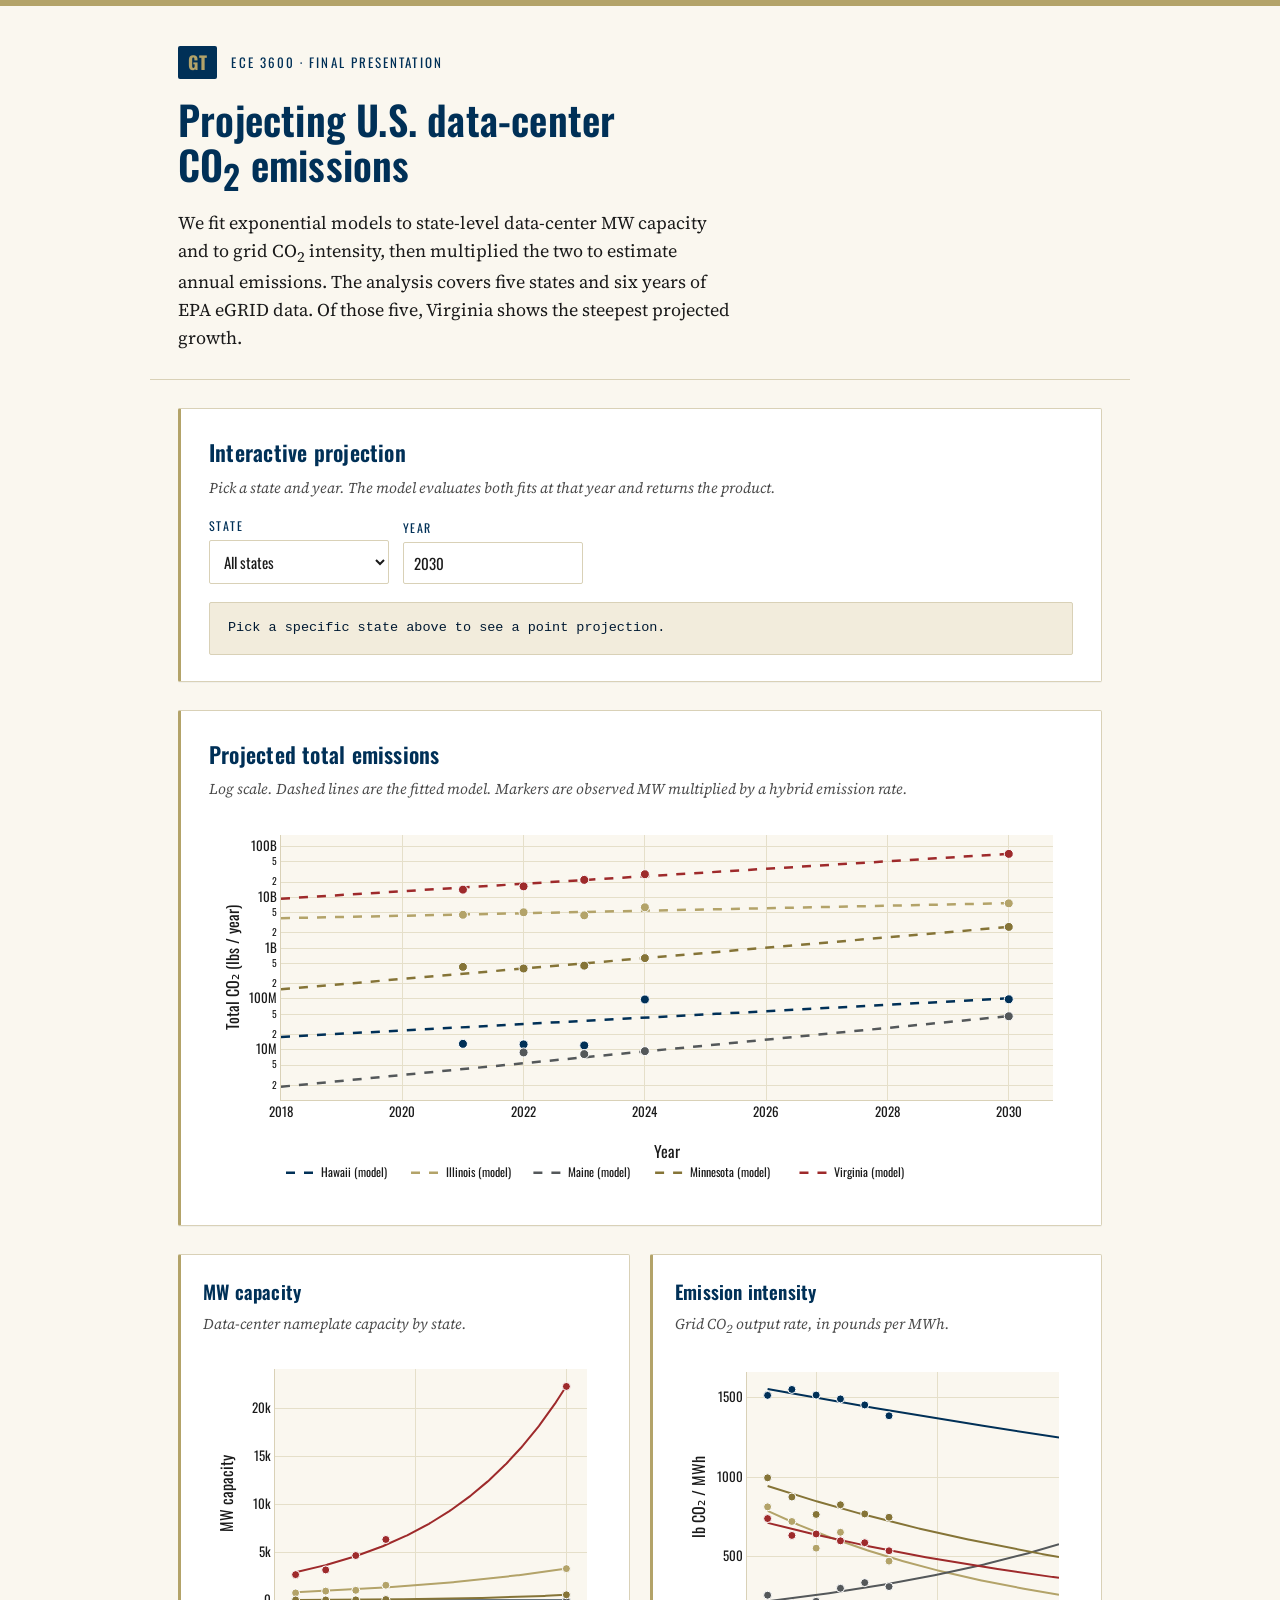
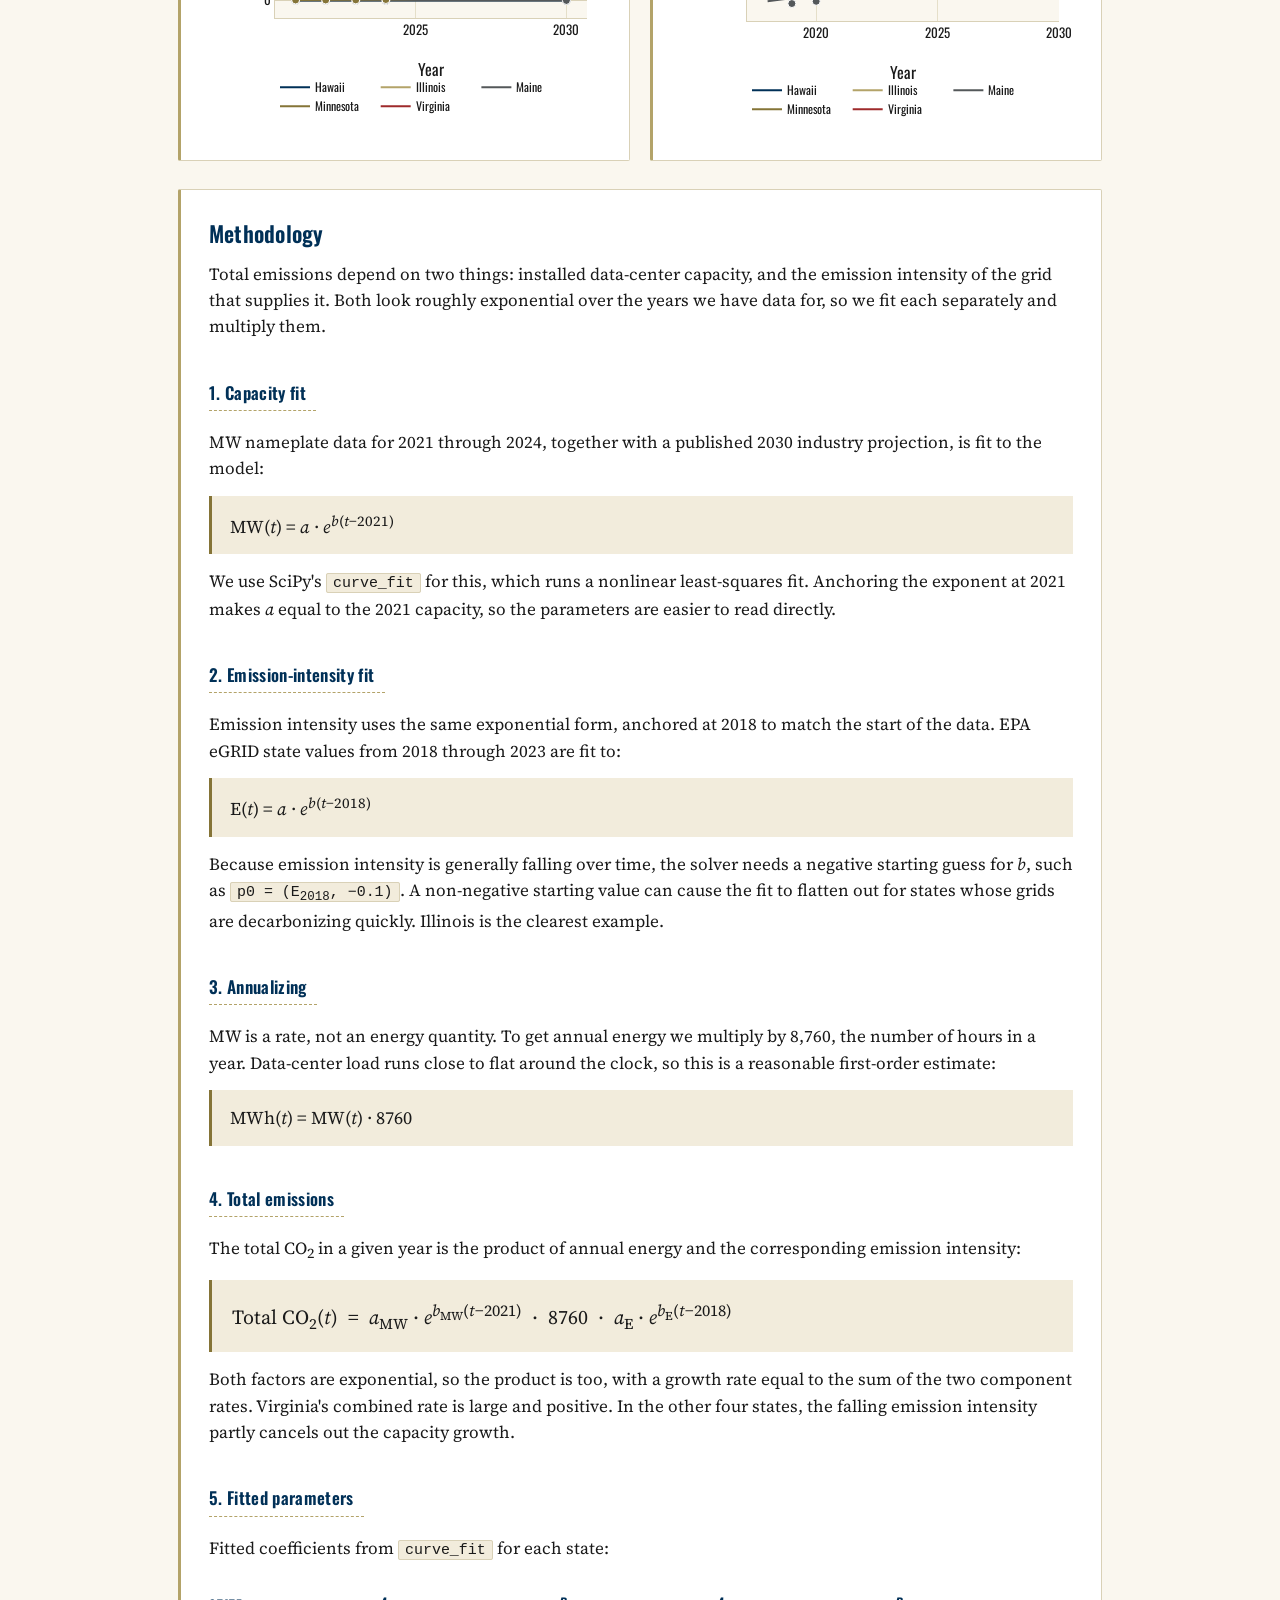
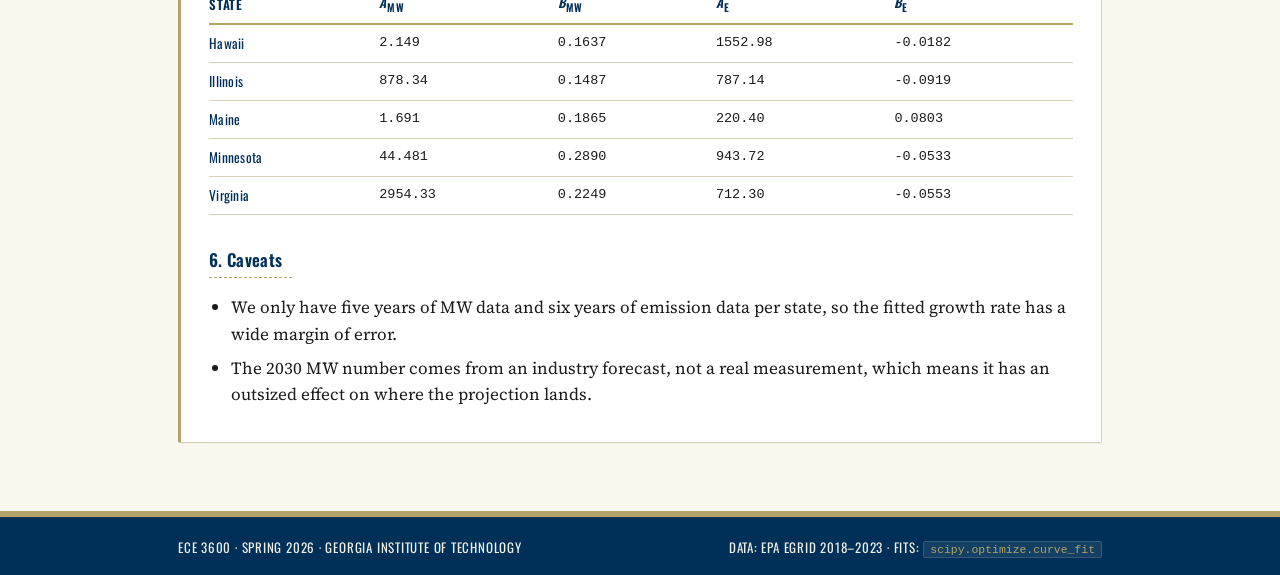
==== commit 9af0345d: "Revert UI to GT-template (pre-redesign), keep latest chart data Restores index.html, static/app.js, " ====
--- a/index.html
+++ b/index.html
@@ -3,94 +3,69 @@
 <head>
 <meta charset="utf-8" />
 <meta name="viewport" content="width=device-width, initial-scale=1" />
-<title>Projecting U.S. data-center CO₂ emissions — ECE 3600</title>
+<title>Data Center CO₂ Projections — ECE 3600 Final</title>
 <script src="https://cdn.plot.ly/plotly-2.35.2.min.js"></script>
 <link rel="preconnect" href="https://fonts.googleapis.com">
 <link rel="preconnect" href="https://fonts.gstatic.com" crossorigin>
+<link href="https://fonts.googleapis.com/css2?family=Oswald:wght@500;600;700&family=Source+Serif+4:ital,wght@0,400;0,600;1,400&display=swap" rel="stylesheet">
 <link rel="stylesheet" href="static/styles.css" />
 </head>
 <body>
 
-  <header class="masthead">
-    <p class="dateline">
-      <span class="gold-mark"></span>
-      <span>Georgia Institute of Technology</span>
-      <span class="sep"></span>
-      <span>ECE 3600</span>
-      <span class="sep"></span>
-      <span>Spring 2026</span>
-    </p>
-
-    <h1>Projecting U.S. data&#8209;center <em>CO<sub>2</sub></em> emissions</h1>
-
-    <p class="deck">
+  <div class="gold-bar"></div>
+  <header>
+    <div class="wordmark">
+      <span class="gt">GT</span>
+      <span class="course">ECE 3600 &middot; Final Presentation</span>
+    </div>
+    <h1>Projecting U.S. data-center CO<sub>2</sub> emissions</h1>
+    <p class="lede">
       We fit exponential models to state-level data-center MW capacity and to grid
       CO<sub>2</sub> intensity, then multiplied the two to estimate annual emissions.
-      <em>The analysis covers five states and six years of EPA eGRID data. Of those
-      five, Virginia shows the steepest projected growth.</em>
+      The analysis covers five states and six years of EPA eGRID data.
+      Of those five, Virginia shows the steepest projected growth.
     </p>
-
-    <div class="byline">
-      <strong>Final&nbsp;Presentation</strong>
-      <span class="sep"></span>
-      <span>Data: EPA&nbsp;eGRID 2018&ndash;2023</span>
-      <span class="sep"></span>
-      <span>Fits: <code>scipy.optimize.curve_fit</code></span>
-    </div>
   </header>
 
   <main>
 
-    <article id="try-it" class="article">
-      <div class="section-kicker">Interactive projection</div>
-      <h2>Evaluate the model <em>at a year</em></h2>
+    <section id="try-it" class="panel">
+      <h2>Interactive projection</h2>
       <p class="panel-sub">Pick a state and year. The model evaluates both fits at that year and returns the product.</p>
-      <div class="interactive">
-        <form id="project-form" class="form-stack">
-          <label>State
-            <select name="state" id="state">
-              <option value="__all__">All states</option>
-            </select>
-          </label>
-          <label>Year
-            <input type="number" name="year" id="year" value="2030" min="2018" max="2050" step="1" />
-          </label>
-        </form>
-        <div id="result" class="result"></div>
-      </div>
-    </article>
+      <form id="project-form">
+        <label>State
+          <select name="state" id="state">
+            <option value="__all__">All states</option>
+          </select>
+        </label>
+        <label>Year
+          <input type="number" name="year" id="year" value="2030" min="2018" max="2050" step="1" />
+        </label>
+      </form>
+      <div id="result" class="result"></div>
+    </section>
 
-    <article class="article">
-      <div class="section-kicker">Figure 01 · Total emissions</div>
+    <section class="panel">
       <h2>Projected total emissions</h2>
       <p class="panel-sub">Log scale. Dashed lines are the fitted model. Markers are observed MW multiplied by a hybrid emission rate.</p>
-      <div class="figure">
-        <div id="total-chart" class="chart"></div>
-        <p class="fig-caption">Projected annual CO<sub>2</sub> from data-center load, five states, 2021&ndash;2030. Model lines are the product of the capacity fit and the emission-intensity fit; markers combine observed MW with the EPA eGRID rate for that year.</p>
+      <div id="total-chart" class="chart"></div>
+    </section>
+
+    <section class="panel grid-2">
+      <div>
+        <h2>MW capacity</h2>
+        <p class="panel-sub">Data-center nameplate capacity by state.</p>
+        <div id="mw-chart" class="chart"></div>
       </div>
-    </article>
+      <div>
+        <h2>Emission intensity</h2>
+        <p class="panel-sub">Grid CO<sub>2</sub> output rate, in pounds per MWh.</p>
+        <div id="em-chart" class="chart"></div>
+      </div>
+    </section>
 
-    <article class="article">
-      <div class="section-kicker">Figures 02 &amp; 03 · Inputs</div>
-      <h2>The two fits, separately</h2>
-      <p class="panel-sub">Capacity and grid intensity are fit independently, then multiplied for the total above.</p>
-      <div class="grid-figures">
-        <div class="figure">
-          <div class="fig-label"><span class="n">Fig. 02</span><span>MW capacity</span></div>
-          <div id="mw-chart" class="chart"></div>
-          <p class="fig-caption">Data-center nameplate capacity by state.</p>
-        </div>
-        <div class="figure">
-          <div class="fig-label"><span class="n">Fig. 03</span><span>Emission intensity</span></div>
-          <div id="em-chart" class="chart"></div>
-          <p class="fig-caption">Grid CO<sub>2</sub> output rate, in pounds per MWh.</p>
-        </div>
-      </div>
-    </article>
-
-    <article id="methodology" class="article methodology">
-      <div class="section-kicker">Methodology</div>
-      <h2>How the projection is built</h2>
+    <section id="methodology" class="panel methodology">
+      <h2>Methodology</h2>
       <p>
         Total emissions depend on two things: installed data-center capacity, and
         the emission intensity of the grid that supplies it. Both look roughly
@@ -98,14 +73,13 @@
         and multiply them.
       </p>
 
-      <h3><span class="step-num">i.</span> Capacity fit</h3>
+      <h3>1. Capacity fit</h3>
       <p>
         MW nameplate data for 2021 through 2024, together with a published 2030
         industry projection, is fit to the model:
       </p>
       <div class="eq">
-        <div class="eq-expr">MW(<i>t</i>) = <i>a</i> &middot; <i>e</i><sup><i>b</i>(<i>t</i>&minus;2021)</sup></div>
-        <div class="eq-num">(1)</div>
+        MW(<i>t</i>) = <i>a</i> &middot; <i>e</i><sup><i>b</i>(<i>t</i>&minus;2021)</sup>
       </div>
       <p>
         We use SciPy's <code>curve_fit</code> for this, which runs a nonlinear
@@ -113,15 +87,14 @@
         the 2021 capacity, so the parameters are easier to read directly.
       </p>
 
-      <h3><span class="step-num">ii.</span> Emission-intensity fit</h3>
+      <h3>2. Emission-intensity fit</h3>
       <p>
         Emission intensity uses the same exponential form, anchored at 2018 to
         match the start of the data. EPA eGRID state values from 2018 through
         2023 are fit to:
       </p>
       <div class="eq">
-        <div class="eq-expr">E(<i>t</i>) = <i>a</i> &middot; <i>e</i><sup><i>b</i>(<i>t</i>&minus;2018)</sup></div>
-        <div class="eq-num">(2)</div>
+        E(<i>t</i>) = <i>a</i> &middot; <i>e</i><sup><i>b</i>(<i>t</i>&minus;2018)</sup>
       </div>
       <p>
         Because emission intensity is generally falling over time, the solver
@@ -131,29 +104,25 @@
         decarbonizing quickly. Illinois is the clearest example.
       </p>
 
-      <h3><span class="step-num">iii.</span> Annualizing</h3>
+      <h3>3. Annualizing</h3>
       <p>
         MW is a rate, not an energy quantity. To get annual energy we multiply by
         8,760, the number of hours in a year. Data-center load runs close to flat
         around the clock, so this is a reasonable first-order estimate:
       </p>
       <div class="eq">
-        <div class="eq-expr">MWh(<i>t</i>) = MW(<i>t</i>) &middot; 8760</div>
-        <div class="eq-num">(3)</div>
+        MWh(<i>t</i>) = MW(<i>t</i>) &middot; 8760
       </div>
 
-      <h3><span class="step-num">iv.</span> Total emissions</h3>
+      <h3>4. Total emissions</h3>
       <p>
         The total CO<sub>2</sub> in a given year is the product of annual energy and
         the corresponding emission intensity:
       </p>
       <div class="eq big">
-        <div class="eq-expr">
-          Total CO<sub>2</sub>(<i>t</i>) &nbsp;=&nbsp; <i>a</i><sub>MW</sub> &middot; <i>e</i><sup><i>b</i><sub>MW</sub>(<i>t</i>&minus;2021)</sup>
-          &nbsp;&middot;&nbsp; 8760
-          &nbsp;&middot;&nbsp; <i>a</i><sub>E</sub> &middot; <i>e</i><sup><i>b</i><sub>E</sub>(<i>t</i>&minus;2018)</sup>
-        </div>
-        <div class="eq-num">(4)</div>
+        Total CO<sub>2</sub>(<i>t</i>) &nbsp;=&nbsp; <i>a</i><sub>MW</sub> &middot; <i>e</i><sup><i>b</i><sub>MW</sub>(<i>t</i>&minus;2021)</sup>
+        &nbsp;&middot;&nbsp; 8760
+        &nbsp;&middot;&nbsp; <i>a</i><sub>E</sub> &middot; <i>e</i><sup><i>b</i><sub>E</sub>(<i>t</i>&minus;2018)</sup>
       </div>
       <p>
         Both factors are exponential, so the product is too, with a growth rate
@@ -162,7 +131,7 @@
         partly cancels out the capacity growth.
       </p>
 
-      <h3><span class="step-num">v.</span> Fitted parameters</h3>
+      <h3>5. Fitted parameters</h3>
       <p>
         Fitted coefficients from <code>curve_fit</code> for each state:
       </p>
@@ -181,18 +150,20 @@
         </table>
       </div>
 
-      <h3><span class="step-num">vi.</span> Caveats</h3>
+      <h3>6. Caveats</h3>
       <ul class="caveats">
         <li>We only have five years of MW data and six years of emission data per state, so the fitted growth rate has a wide margin of error.</li>
         <li>The 2030 MW number comes from an industry forecast, not a real measurement, which means it has an outsized effect on where the projection lands.</li>
       </ul>
-    </article>
+    </section>
 
   </main>
 
   <footer>
-    <span><span class="colophon-mark"></span>ECE&nbsp;3600 &middot; Spring&nbsp;2026 &middot; Georgia&nbsp;Tech</span>
-    <span>Data: EPA&nbsp;eGRID 2018&ndash;2023 &middot; Fits: <code>scipy.optimize.curve_fit</code></span>
+    <div class="footer-inner">
+      <span>ECE 3600 &middot; Spring 2026 &middot; Georgia Institute of Technology</span>
+      <span>Data: EPA eGRID 2018&ndash;2023 &middot; Fits: <code>scipy.optimize.curve_fit</code></span>
+    </div>
   </footer>
 
   <script src="static/app.js"></script>
--- a/static/styles.css
+++ b/static/styles.css
@@ -1,661 +1,308 @@
-/* --------------------------------------------------------------------------
-   Editorial research-paper aesthetic.
-   All-serif typography, hairline rules, figure/equation numbering.
-   -------------------------------------------------------------------------- */
-
-@import url('https://fonts.googleapis.com/css2?family=Fraunces:ital,opsz,wght@0,9..144,300;0,9..144,400;0,9..144,500;0,9..144,600;1,9..144,400;1,9..144,500&family=JetBrains+Mono:wght@400;500&family=Source+Serif+4:ital,opsz,wght@0,8..60,400;0,8..60,600;1,8..60,400&display=swap');
-
 :root {
-  --ink:        #14120B;
-  --ink-2:      #3A352A;
-  --muted:      #716A58;
-  --muted-2:    #8D866F;
-  --paper:      #F5EFDF;
-  --paper-2:    #EDE4C8;
-  --rule:       #CFC49F;
-  --rule-soft:  #E2D9BA;
-  --navy:       #153759;
-  --navy-deep:  #0C2237;
-  --gold:       #A08540;
-  --gold-deep:  #6E5A27;
-  --rust:       #8C3B1F;
-  --warn:       #7A2425;
-
-  --serif-display: "Fraunces", "Didot", "Bodoni 72", Georgia, serif;
-  --serif-body:    "Source Serif 4", "Source Serif Pro", Georgia, serif;
-  --mono:          "JetBrains Mono", ui-monospace, "SF Mono", Menlo, monospace;
+  --gt-gold: #B3A369;
+  --gt-gold-deep: #857437;
+  --gt-navy: #003057;
+  --gt-navy-ink: #001A33;
+  --paper: #FAF7EF;
+  --paper-2: #F2ECDC;
+  --rule: #D9D1B7;
+  --text: #1A1A1A;
+  --muted: #4A4A4A;
+  --warn: #9E2A2B;
 }
 
 * { box-sizing: border-box; }
 
-html {
+html, body {
+  margin: 0;
+  padding: 0;
   background: var(--paper);
-  -webkit-text-size-adjust: 100%;
-}
-
-body {
+  color: var(--text);
+  font-family: "Source Serif 4", Georgia, "Times New Roman", serif;
+  font-size: 17px;
+  line-height: 1.55;
+}
+
+.gold-bar {
+  height: 6px;
+  background: var(--gt-gold);
+}
+
+header {
+  max-width: 980px;
+  margin: 0 auto;
+  padding: 40px 28px 28px;
+  border-bottom: 1px solid var(--rule);
+}
+
+.wordmark {
+  display: flex;
+  align-items: center;
+  gap: 14px;
+  margin-bottom: 18px;
+}
+.wordmark .gt {
+  font-family: "Oswald", sans-serif;
+  font-weight: 700;
+  background: var(--gt-navy);
+  color: var(--gt-gold);
+  padding: 3px 10px 2px;
+  font-size: 18px;
+  letter-spacing: 0.04em;
+  border-radius: 2px;
+}
+.wordmark .course {
+  font-family: "Oswald", sans-serif;
+  text-transform: uppercase;
+  font-size: 13px;
+  letter-spacing: 0.16em;
+  color: var(--gt-navy);
+}
+
+header h1 {
+  font-family: "Oswald", sans-serif;
+  font-weight: 600;
+  color: var(--gt-navy);
+  font-size: 40px;
+  line-height: 1.12;
+  margin: 0 0 14px;
+  letter-spacing: 0.005em;
+  max-width: 22ch;
+}
+
+.lede {
+  font-size: 18px;
+  color: var(--text);
   margin: 0;
-  background: var(--paper);
-  color: var(--ink);
-  font-family: var(--serif-body);
-  font-size: 18px;
-  line-height: 1.62;
-  font-feature-settings: "liga" 1, "kern" 1, "onum" 1, "calt" 1;
-  -webkit-font-smoothing: antialiased;
-  -moz-osx-font-smoothing: grayscale;
-  text-rendering: optimizeLegibility;
-}
-
-/* Very subtle paper grain. Tiny SVG noise; no image fetch. */
-body::before {
-  content: "";
-  position: fixed;
-  inset: 0;
-  pointer-events: none;
-  background-image: url("data:image/svg+xml;utf8,<svg xmlns='http://www.w3.org/2000/svg' width='180' height='180'><filter id='n'><feTurbulence type='fractalNoise' baseFrequency='0.9' numOctaves='2' seed='3'/><feColorMatrix values='0 0 0 0 0.08  0 0 0 0 0.07  0 0 0 0 0.04  0 0 0 0.06 0'/></filter><rect width='100%' height='100%' filter='url(%23n)'/></svg>");
-  opacity: 0.55;
-  mix-blend-mode: multiply;
-  z-index: 0;
-}
-
-body > * { position: relative; z-index: 1; }
-
-/* -------------------------------------------------------------------------- */
-/* Masthead                                                                    */
-/* -------------------------------------------------------------------------- */
-
-.masthead {
-  max-width: 1040px;
+  max-width: 62ch;
+}
+.lede em { font-style: italic; }
+
+main {
+  max-width: 980px;
   margin: 0 auto;
-  padding: 72px 44px 44px;
-}
-
-.dateline {
+  padding: 28px 28px 40px;
+  display: block;
+}
+
+.panel {
+  background: #FFFFFF;
+  border: 1px solid var(--rule);
+  border-left: 3px solid var(--gt-gold);
+  border-radius: 2px;
+  padding: 26px 28px;
+  margin-bottom: 28px;
+  box-shadow: 0 1px 0 rgba(0, 48, 87, 0.04);
+}
+
+.panel h2 {
+  font-family: "Oswald", sans-serif;
+  color: var(--gt-navy);
+  font-size: 22px;
+  font-weight: 600;
+  margin: 0 0 6px;
+  letter-spacing: 0.01em;
+}
+.panel-sub {
+  margin: 0 0 18px;
+  color: var(--muted);
+  font-size: 15px;
+  font-style: italic;
+}
+
+.grid-2 {
+  background: transparent;
+  border: none;
+  padding: 0;
+  margin-bottom: 28px;
+  box-shadow: none;
+  display: grid;
+  grid-template-columns: 1fr 1fr;
+  gap: 20px;
+}
+.grid-2 > div {
+  background: #FFFFFF;
+  border: 1px solid var(--rule);
+  border-left: 3px solid var(--gt-gold);
+  border-radius: 2px;
+  padding: 22px 22px 24px;
+}
+.grid-2 h2 { font-size: 19px; }
+
+form {
   display: flex;
   flex-wrap: wrap;
-  align-items: center;
-  gap: 12px;
-  margin: 0 0 34px;
-  font-family: var(--serif-display);
-  font-size: 11.5px;
-  font-weight: 500;
-  text-transform: uppercase;
-  letter-spacing: 0.24em;
-  color: var(--ink-2);
-}
-.dateline .sep {
-  display: inline-block;
-  width: 2px;
-  height: 2px;
-  background: var(--ink-2);
-  border-radius: 50%;
-  opacity: 0.6;
-}
-.dateline .gold-mark {
-  display: inline-block;
-  width: 40px;
-  height: 1px;
-  background: var(--gold);
-  margin-right: 4px;
-  opacity: 0.9;
-}
-
-.masthead h1 {
-  font-family: var(--serif-display);
-  font-weight: 400;
-  font-size: clamp(42px, 6.8vw, 76px);
-  line-height: 0.98;
-  letter-spacing: -0.022em;
-  color: var(--ink);
-  margin: 0 0 28px;
-  max-width: 16ch;
-  font-variation-settings: "opsz" 144, "SOFT" 30;
-}
-.masthead h1 em {
-  font-style: italic;
-  color: var(--gold-deep);
-  font-weight: 400;
-}
-
-.deck {
-  font-family: var(--serif-body);
-  font-size: clamp(18px, 1.7vw, 21px);
-  line-height: 1.55;
-  color: var(--ink-2);
-  max-width: 60ch;
-  margin: 0;
-}
-.deck em {
-  font-style: italic;
-  color: var(--ink);
-}
-
-.byline {
-  margin-top: 32px;
-  padding-top: 16px;
-  border-top: 1px solid var(--rule);
-  display: flex;
-  flex-wrap: wrap;
-  align-items: baseline;
-  gap: 10px 14px;
-  font-family: var(--serif-display);
-  font-size: 11px;
-  font-weight: 500;
-  text-transform: uppercase;
-  letter-spacing: 0.2em;
-  color: var(--muted);
-}
-.byline strong {
-  color: var(--ink);
-  font-weight: 600;
-}
-.byline .sep {
-  display: inline-block;
-  width: 2px;
-  height: 2px;
-  background: var(--muted);
-  border-radius: 50%;
-  opacity: 0.6;
-}
-
-/* -------------------------------------------------------------------------- */
-/* Body shell                                                                  */
-/* -------------------------------------------------------------------------- */
-
-main {
-  max-width: 1040px;
-  margin: 0 auto;
-  padding: 0 44px 88px;
-}
-
-.article {
-  padding-top: 48px;
-  margin-bottom: 12px;
-  border-top: 1px solid var(--rule-soft);
-}
-.article:first-child {
-  border-top: none;
-  padding-top: 32px;
-}
-
-.section-kicker {
-  display: inline-flex;
-  align-items: center;
-  gap: 10px;
-  font-family: var(--serif-display);
-  font-weight: 600;
-  font-size: 10.5px;
-  text-transform: uppercase;
-  letter-spacing: 0.28em;
-  color: var(--gold-deep);
-  margin: 0 0 14px;
-}
-.section-kicker::before {
-  content: "";
-  width: 22px;
-  height: 1px;
-  background: var(--gold);
-}
-
-.article h2 {
-  font-family: var(--serif-display);
-  font-weight: 400;
-  font-size: clamp(28px, 3.2vw, 36px);
-  line-height: 1.08;
-  letter-spacing: -0.018em;
-  color: var(--ink);
-  margin: 0 0 14px;
-  max-width: 22ch;
-}
-.article h2 em {
-  font-style: italic;
-  color: var(--gold-deep);
-}
-
-.panel-sub, .article > p {
-  max-width: 62ch;
-}
-
-.panel-sub {
-  font-family: var(--serif-body);
-  font-style: italic;
-  color: var(--muted);
-  font-size: 16.5px;
-  margin: 0 0 30px;
-  line-height: 1.55;
-}
-
-.article p {
-  margin: 14px 0;
-  color: var(--ink);
-}
-.article p + p {
-  margin-top: 10px;
-}
-
-/* -------------------------------------------------------------------------- */
-/* Interactive projection                                                      */
-/* -------------------------------------------------------------------------- */
-
-.interactive {
-  display: grid;
-  grid-template-columns: minmax(220px, 320px) 1fr;
-  gap: 56px;
-  align-items: start;
-  margin-top: 12px;
-}
-
-.form-stack {
+  gap: 14px;
+  align-items: end;
+}
+
+label {
   display: flex;
   flex-direction: column;
-  gap: 30px;
-  margin: 0;
-  padding: 0;
-}
-
-.form-stack label {
-  display: flex;
-  flex-direction: column;
-  gap: 6px;
-  font-family: var(--serif-display);
-  font-weight: 600;
-  font-size: 10.5px;
-  color: var(--muted);
-  letter-spacing: 0.24em;
-  text-transform: uppercase;
-}
-
-.form-stack select,
-.form-stack input[type="number"] {
-  background: transparent;
+  gap: 5px;
+  font-family: "Oswald", sans-serif;
+  font-size: 12px;
+  color: var(--gt-navy);
+  letter-spacing: 0.12em;
+  text-transform: uppercase;
+}
+
+select, input {
+  background: #FFFFFF;
+  color: var(--text);
+  border: 1px solid var(--rule);
+  border-radius: 2px;
+  padding: 9px 10px;
+  font-size: 15px;
+  font-family: inherit;
+  min-width: 180px;
+}
+select:focus, input:focus {
+  outline: 2px solid var(--gt-gold);
+  outline-offset: 1px;
+  border-color: var(--gt-gold);
+}
+
+button {
+  background: var(--gt-navy);
+  color: #FFFFFF;
   border: 0;
-  border-bottom: 1px solid var(--ink);
-  padding: 4px 0 8px;
-  font-family: var(--serif-display);
-  font-weight: 400;
-  font-size: 26px;
-  color: var(--ink);
-  border-radius: 0;
-  appearance: none;
-  -webkit-appearance: none;
-  outline: none;
-  transition: border-color 180ms ease;
-  min-width: 0;
-  width: 100%;
-  letter-spacing: -0.01em;
-}
-.form-stack select {
-  background-image: url("data:image/svg+xml;utf8,<svg xmlns='http://www.w3.org/2000/svg' width='10' height='6' viewBox='0 0 10 6'><path fill='none' stroke='%236E5A27' stroke-width='1.2' d='M1 1l4 4 4-4'/></svg>");
-  background-repeat: no-repeat;
-  background-position: right 2px center;
-  padding-right: 20px;
-}
-.form-stack select:focus,
-.form-stack input[type="number"]:focus {
-  border-bottom-color: var(--gold-deep);
-}
-
-/* Result display */
+  padding: 10px 18px;
+  border-radius: 2px;
+  font-family: "Oswald", sans-serif;
+  font-size: 14px;
+  letter-spacing: 0.08em;
+  text-transform: uppercase;
+  font-weight: 600;
+  cursor: pointer;
+  transition: background 120ms ease;
+}
+button:hover { background: var(--gt-navy-ink); }
+button:disabled { background: #8A8A8A; cursor: not-allowed; }
+
 .result {
+  margin-top: 18px;
+  background: var(--paper-2);
+  border: 1px solid var(--rule);
+  border-radius: 2px;
+  padding: 14px 18px;
+  font-family: "SF Mono", Menlo, Consolas, monospace;
+  font-size: 13.5px;
+  line-height: 1.7;
+  white-space: pre-wrap;
   min-height: 24px;
-  font-family: var(--serif-body);
-  color: var(--ink);
-}
-.result .res-empty {
-  font-style: italic;
-  color: var(--muted);
-  font-size: 16px;
-}
-.result .res-headline-label {
-  font-family: var(--serif-display);
-  font-weight: 600;
-  font-size: 10.5px;
-  text-transform: uppercase;
-  letter-spacing: 0.24em;
-  color: var(--muted);
-  margin-bottom: 8px;
-}
-.result .res-headline {
-  font-family: var(--serif-display);
-  font-weight: 300;
-  font-size: clamp(42px, 5.2vw, 62px);
-  line-height: 0.95;
-  letter-spacing: -0.025em;
-  color: var(--navy);
-  font-variant-numeric: lining-nums tabular-nums;
-  margin-bottom: 4px;
-  font-variation-settings: "opsz" 144;
-}
-.result .res-unit {
-  font-size: 0.4em;
-  font-style: italic;
-  color: var(--muted);
-  letter-spacing: 0;
-  margin-left: 4px;
-}
-.result .res-deck {
-  font-family: var(--serif-body);
-  font-style: italic;
-  color: var(--muted);
-  font-size: 15px;
-  margin: 6px 0 24px;
-}
-.result .res-grid {
-  display: grid;
-  grid-template-columns: max-content 1fr;
-  column-gap: 28px;
-  row-gap: 2px;
-  padding-top: 18px;
-  border-top: 1px solid var(--rule-soft);
-}
-.result .res-label {
-  font-family: var(--serif-display);
-  font-weight: 500;
-  font-size: 10px;
-  text-transform: uppercase;
-  letter-spacing: 0.22em;
-  color: var(--muted);
-  padding: 9px 0;
-  align-self: center;
-  white-space: nowrap;
-}
-.result .res-value {
-  font-family: var(--mono);
-  font-size: 13.5px;
-  text-align: right;
-  padding: 9px 0;
-  border-bottom: 1px dotted var(--rule-soft);
-  font-variant-numeric: tabular-nums;
-  color: var(--ink);
-}
-.result .res-grid > :nth-last-child(-n+2) { border-bottom: 0; }
-
-/* -------------------------------------------------------------------------- */
-/* Figures                                                                     */
-/* -------------------------------------------------------------------------- */
-
-.figure {
-  margin: 8px 0 0;
-}
-.figure .chart {
-  width: 100%;
-  height: 440px;
-}
-.fig-label {
-  display: inline-flex;
-  align-items: center;
-  gap: 10px;
-  font-family: var(--serif-display);
-  font-weight: 600;
-  font-size: 10.5px;
-  text-transform: uppercase;
-  letter-spacing: 0.26em;
-  color: var(--ink);
-  margin: 0 0 10px;
-}
-.fig-label .n {
-  color: var(--gold-deep);
-}
-.fig-caption {
-  font-family: var(--serif-body);
-  font-style: italic;
-  color: var(--muted);
-  font-size: 14.5px;
-  line-height: 1.55;
-  margin-top: 14px;
-  max-width: 60ch;
-  padding-top: 12px;
-  border-top: 1px solid var(--rule-soft);
-}
-
-.grid-figures {
-  display: grid;
-  grid-template-columns: 1fr 1fr;
-  gap: 48px 40px;
-  margin-top: 16px;
-}
-.grid-figures .chart { height: 360px; }
-
-/* -------------------------------------------------------------------------- */
-/* Methodology — numbered sections, equation numbering                         */
-/* -------------------------------------------------------------------------- */
-
-.methodology > p {
-  font-size: 19px;
-  line-height: 1.6;
-}
-.methodology > p:first-of-type::first-letter {
-  font-family: var(--serif-display);
-  font-weight: 400;
-  font-size: 5.4em;
-  float: left;
-  line-height: 0.85;
-  padding: 6px 12px 0 0;
-  color: var(--gold-deep);
-}
-
+  color: var(--gt-navy-ink);
+}
+
+.chart { width: 100%; height: 380px; }
+
+/* Methodology */
+
+.methodology p { margin: 10px 0 14px; }
 .methodology h3 {
-  font-family: var(--serif-display);
-  font-weight: 500;
-  font-size: 22px;
-  line-height: 1.2;
-  letter-spacing: -0.005em;
-  color: var(--ink);
-  margin: 44px 0 10px;
-  display: flex;
-  align-items: baseline;
-  gap: 16px;
-}
-.methodology h3 .step-num {
-  font-family: var(--serif-display);
-  font-style: italic;
-  font-weight: 400;
-  font-size: 15px;
-  color: var(--gold-deep);
-  text-transform: uppercase;
-  letter-spacing: 0.2em;
-  flex-shrink: 0;
-  padding-top: 2px;
+  font-family: "Oswald", sans-serif;
+  color: var(--gt-navy);
+  font-size: 17px;
+  font-weight: 600;
+  margin: 26px 0 8px;
+  letter-spacing: 0.02em;
+  border-bottom: 1px dashed var(--gt-gold);
+  padding-bottom: 4px;
+  display: inline-block;
+  padding-right: 10px;
 }
 
 .eq {
-  display: grid;
-  grid-template-columns: 1fr auto;
-  align-items: center;
-  gap: 20px;
-  padding: 22px 0;
-  margin: 18px 0 18px;
-  border-top: 1px solid var(--rule-soft);
-  border-bottom: 1px solid var(--rule-soft);
-  font-family: "Cambria Math", "STIX Two Math", var(--serif-body), serif;
-  font-size: 21px;
-  color: var(--ink);
-}
-.eq .eq-expr {
+  background: var(--paper-2);
+  border-left: 3px solid var(--gt-gold-deep);
+  padding: 14px 18px;
+  margin: 10px 0 14px;
+  font-family: "Source Serif 4", "Cambria Math", Georgia, serif;
+  font-size: 18px;
   overflow-x: auto;
-  text-align: center;
-  font-feature-settings: "kern";
-  padding-left: 40px;
-}
-.eq .eq-num {
-  font-family: var(--serif-body);
-  font-style: italic;
-  color: var(--muted);
-  font-size: 14.5px;
-  white-space: nowrap;
-}
-.eq.big { font-size: 22px; padding: 30px 0; }
+}
+.eq.big { font-size: 20px; padding: 18px 20px; }
 .eq i { font-style: italic; }
-.eq sub { font-size: 0.72em; vertical-align: sub; }
-.eq sup { font-size: 0.82em; }
+.eq sub { font-size: 0.75em; }
+.eq sup { font-size: 0.8em; }
 
 code {
   background: var(--paper-2);
+  border: 1px solid var(--rule);
   padding: 1px 6px;
   border-radius: 2px;
-  font-family: var(--mono);
-  font-size: 0.82em;
-  color: var(--ink);
-}
-
-/* -------------------------------------------------------------------------- */
-/* Fits table                                                                  */
-/* -------------------------------------------------------------------------- */
-
-.table-wrap {
-  overflow-x: auto;
-  margin-top: 10px;
-}
+  font-family: "SF Mono", Menlo, Consolas, monospace;
+  font-size: 0.88em;
+}
+
+.table-wrap { overflow-x: auto; }
 #fits-table {
   width: 100%;
   border-collapse: collapse;
-  font-feature-settings: "tnum" 1;
-}
-#fits-table th,
-#fits-table td {
+  margin: 8px 0 6px;
+  font-size: 15px;
+}
+#fits-table th, #fits-table td {
   text-align: left;
-  padding: 11px 22px 11px 0;
-  border-bottom: 1px solid var(--rule-soft);
+  padding: 8px 14px 8px 0;
+  border-bottom: 1px solid var(--rule);
 }
 #fits-table thead th {
-  font-family: var(--serif-display);
-  font-weight: 600;
-  color: var(--muted);
-  text-transform: uppercase;
-  letter-spacing: 0.22em;
-  font-size: 10px;
-  border-bottom: 1px solid var(--ink);
-  padding-bottom: 10px;
+  font-family: "Oswald", sans-serif;
+  color: var(--gt-navy);
+  font-weight: 600;
+  letter-spacing: 0.06em;
+  border-bottom: 2px solid var(--gt-gold);
+  text-transform: uppercase;
+  font-size: 13px;
 }
 #fits-table tbody td:first-child {
-  font-family: var(--serif-display);
-  font-size: 19px;
-  font-weight: 500;
-  color: var(--ink);
-  letter-spacing: -0.005em;
-  width: 24%;
+  font-family: "Oswald", sans-serif;
+  color: var(--gt-navy);
+  letter-spacing: 0.02em;
 }
 #fits-table tbody td {
-  font-family: var(--mono);
+  font-family: "SF Mono", Menlo, Consolas, monospace;
   font-size: 13.5px;
-  font-variant-numeric: tabular-nums;
-  color: var(--ink-2);
-}
-#fits-table tbody tr:hover td {
-  background: rgba(160, 133, 64, 0.05);
-}
-
-/* -------------------------------------------------------------------------- */
-/* Caveats — numbered editorial                                                */
-/* -------------------------------------------------------------------------- */
+}
 
 .caveats {
-  list-style: none;
-  padding: 0;
-  margin: 22px 0 0;
-  counter-reset: caveat;
-}
-.caveats li {
-  counter-increment: caveat;
-  position: relative;
-  padding: 20px 0 20px 64px;
-  border-top: 1px solid var(--rule-soft);
-  max-width: 72ch;
-  color: var(--ink-2);
-  font-size: 17px;
-  line-height: 1.55;
-}
-.caveats li:last-child { border-bottom: 1px solid var(--rule-soft); }
-.caveats li::before {
-  content: counter(caveat, decimal-leading-zero);
-  position: absolute;
-  left: 0;
-  top: 20px;
-  font-family: var(--serif-display);
-  font-style: italic;
-  font-weight: 500;
-  font-size: 13px;
-  color: var(--gold-deep);
-  letter-spacing: 0.08em;
-  padding-right: 12px;
-  border-right: 1px solid var(--rule);
-  width: 48px;
-}
-
-/* -------------------------------------------------------------------------- */
-/* Footer                                                                      */
-/* -------------------------------------------------------------------------- */
+  margin: 8px 0 4px;
+  padding-left: 22px;
+}
+.caveats li { margin-bottom: 8px; }
+.caveats em { color: var(--warn); font-style: italic; }
 
 footer {
-  max-width: 1040px;
+  border-top: 6px solid var(--gt-gold);
+  background: var(--gt-navy);
+  color: #EEEDE4;
+}
+.footer-inner {
+  max-width: 980px;
   margin: 0 auto;
-  padding: 40px 44px 72px;
-  border-top: 1px solid var(--rule);
+  padding: 20px 28px;
   display: flex;
   justify-content: space-between;
-  gap: 20px 40px;
-  flex-wrap: wrap;
-  font-family: var(--serif-display);
-  font-size: 11px;
-  font-weight: 500;
-  letter-spacing: 0.22em;
-  text-transform: uppercase;
-  color: var(--muted);
+  gap: 14px;
+  font-size: 13px;
+  font-family: "Oswald", sans-serif;
+  letter-spacing: 0.06em;
+  text-transform: uppercase;
 }
 footer code {
-  background: transparent;
+  background: rgba(255,255,255,0.08);
+  border: 1px solid rgba(255,255,255,0.14);
+  color: var(--gt-gold);
+  font-family: "SF Mono", Menlo, Consolas, monospace;
+  letter-spacing: 0;
   text-transform: none;
-  letter-spacing: 0;
-  color: var(--ink);
-  padding: 0;
-  font-size: 11.5px;
-}
-footer .colophon-mark {
-  display: inline-block;
-  width: 18px;
-  height: 1px;
-  background: var(--gold);
-  margin-right: 10px;
-  vertical-align: middle;
-}
-
-/* -------------------------------------------------------------------------- */
-/* Responsive                                                                  */
-/* -------------------------------------------------------------------------- */
-
-@media (max-width: 900px) {
-  body { font-size: 17px; }
-  .masthead,
-  main,
-  footer { padding-left: 26px; padding-right: 26px; }
-  .masthead { padding-top: 48px; }
-  .grid-figures { grid-template-columns: 1fr; gap: 44px; }
-  .interactive { grid-template-columns: 1fr; gap: 36px; }
-  .figure .chart { height: 360px; }
-  .grid-figures .chart { height: 320px; }
-  .eq { font-size: 18px; }
-  .eq.big { font-size: 19px; padding: 22px 0; }
-  .eq .eq-expr { padding-left: 0; }
-  .methodology > p:first-of-type::first-letter {
-    font-size: 4.4em;
-    padding: 4px 10px 0 0;
-  }
-  .caveats li { padding-left: 52px; }
-  .caveats li::before { width: 40px; }
-}
-
-@media (max-width: 560px) {
-  .masthead h1 { font-size: 38px; }
-  .dateline { font-size: 10.5px; gap: 8px; }
-  .byline { font-size: 10px; }
-  footer { font-size: 10px; }
-  .article h2 { font-size: 25px; }
-}
-
-/* Remove spinners on number input for quieter UI */
-.form-stack input[type="number"]::-webkit-outer-spin-button,
-.form-stack input[type="number"]::-webkit-inner-spin-button {
-  -webkit-appearance: none;
-  margin: 0;
-}
-.form-stack input[type="number"] { -moz-appearance: textfield; }
+}
+
+@media (max-width: 860px) {
+  header h1 { font-size: 30px; }
+  .grid-2 { grid-template-columns: 1fr; }
+  .footer-inner { flex-direction: column; }
+  .eq { font-size: 16px; }
+  .eq.big { font-size: 17px; }
+}
